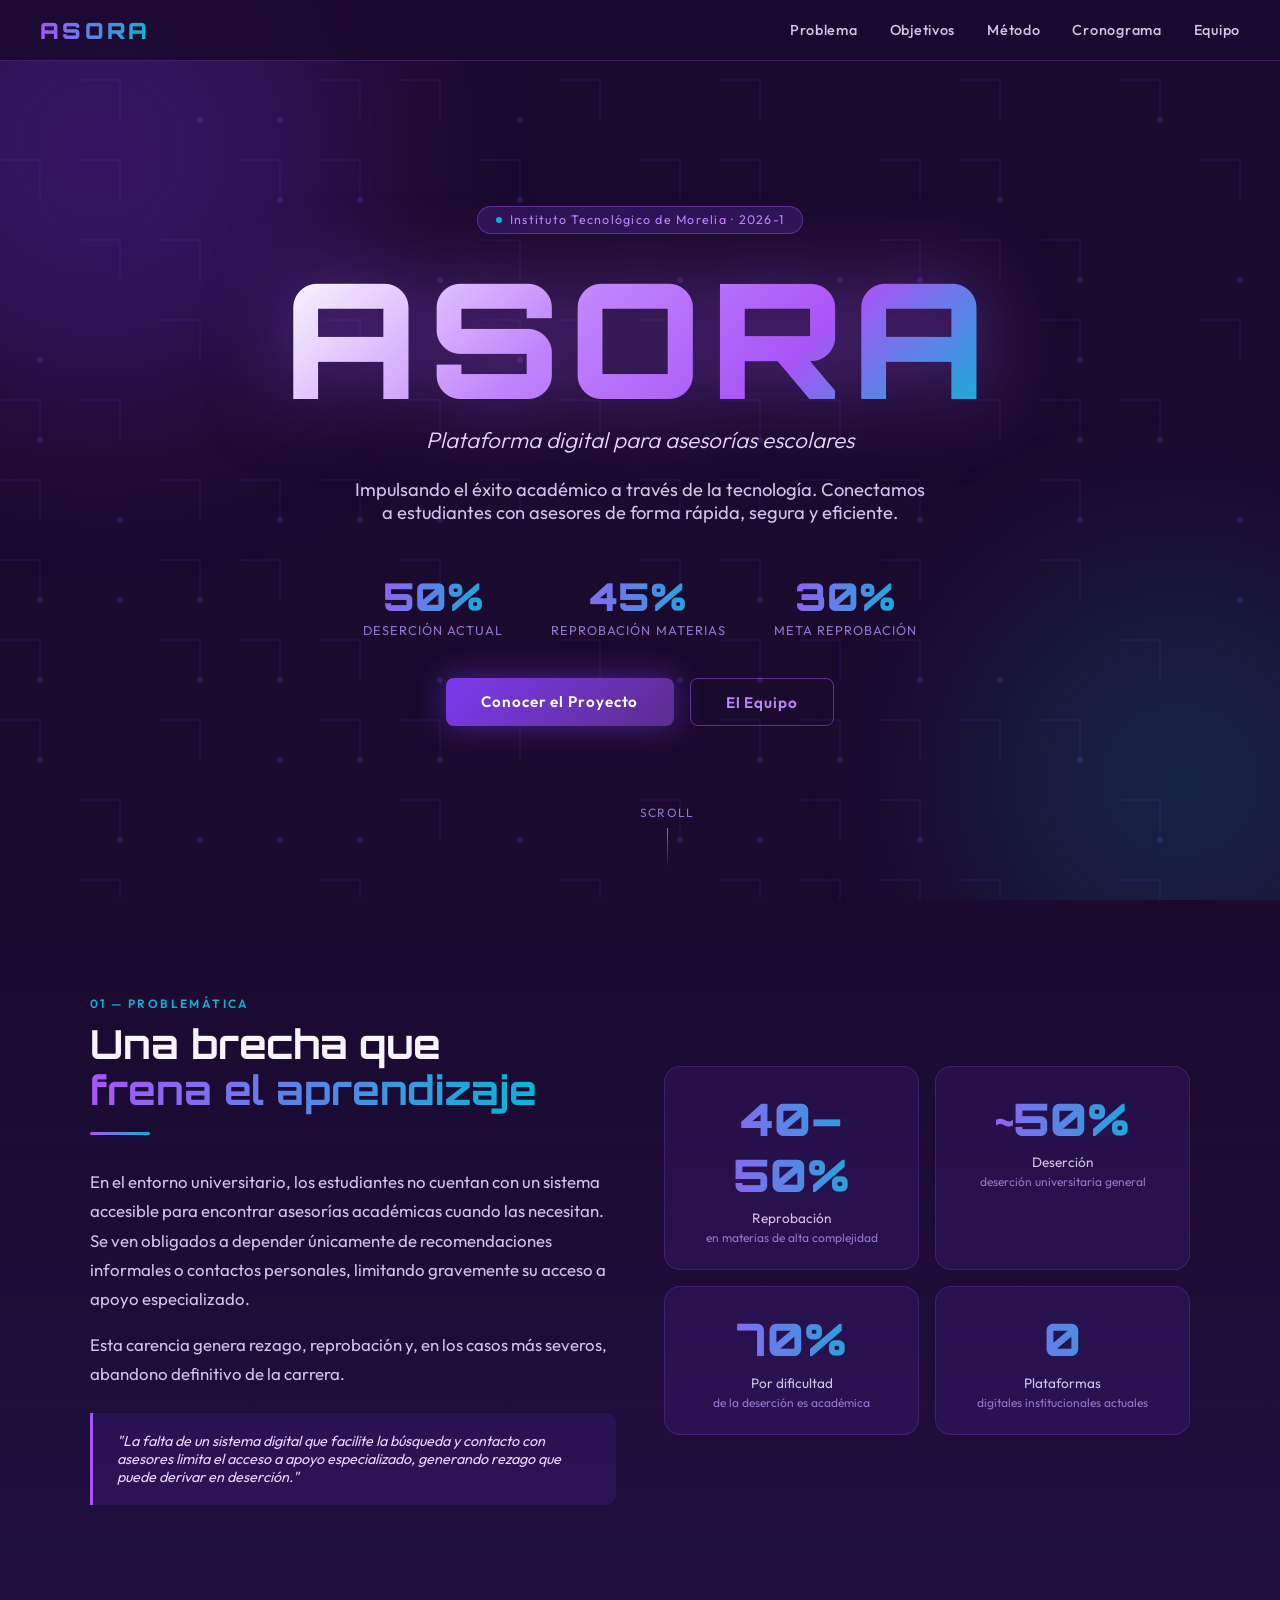
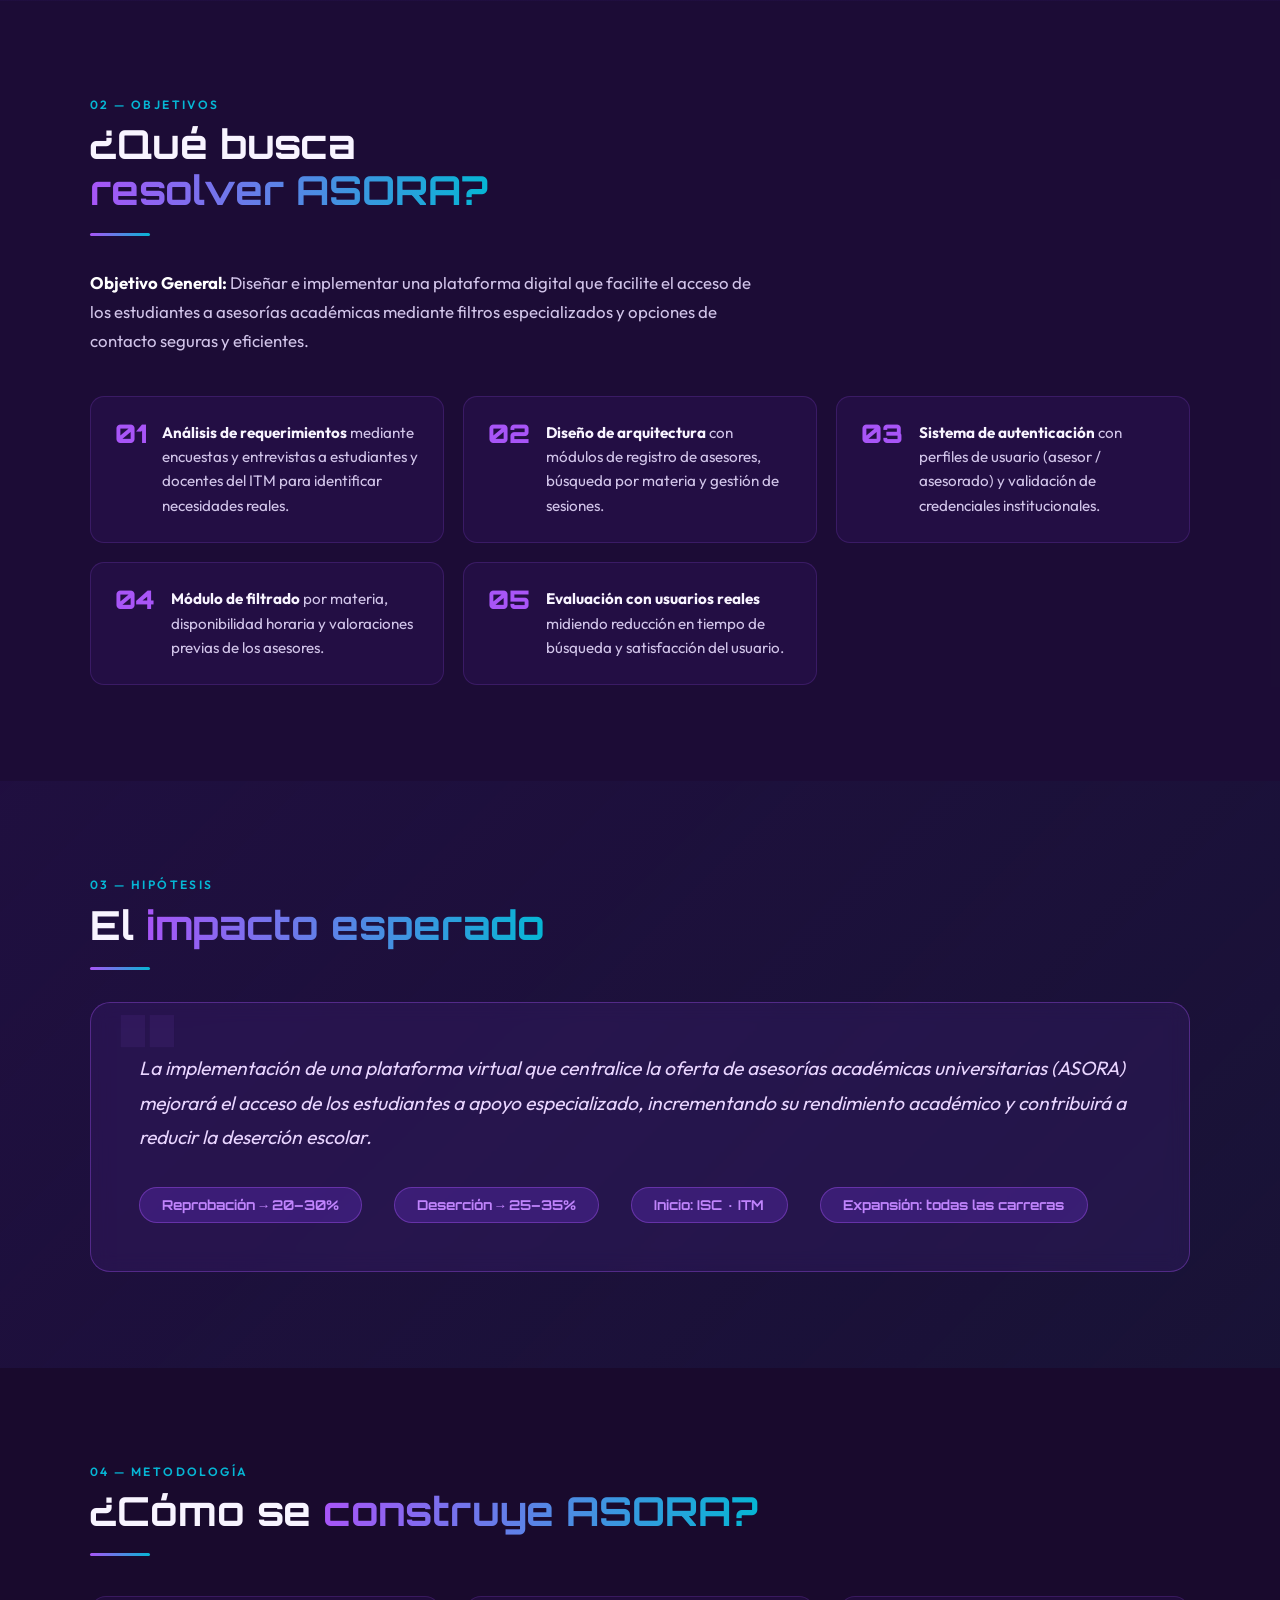
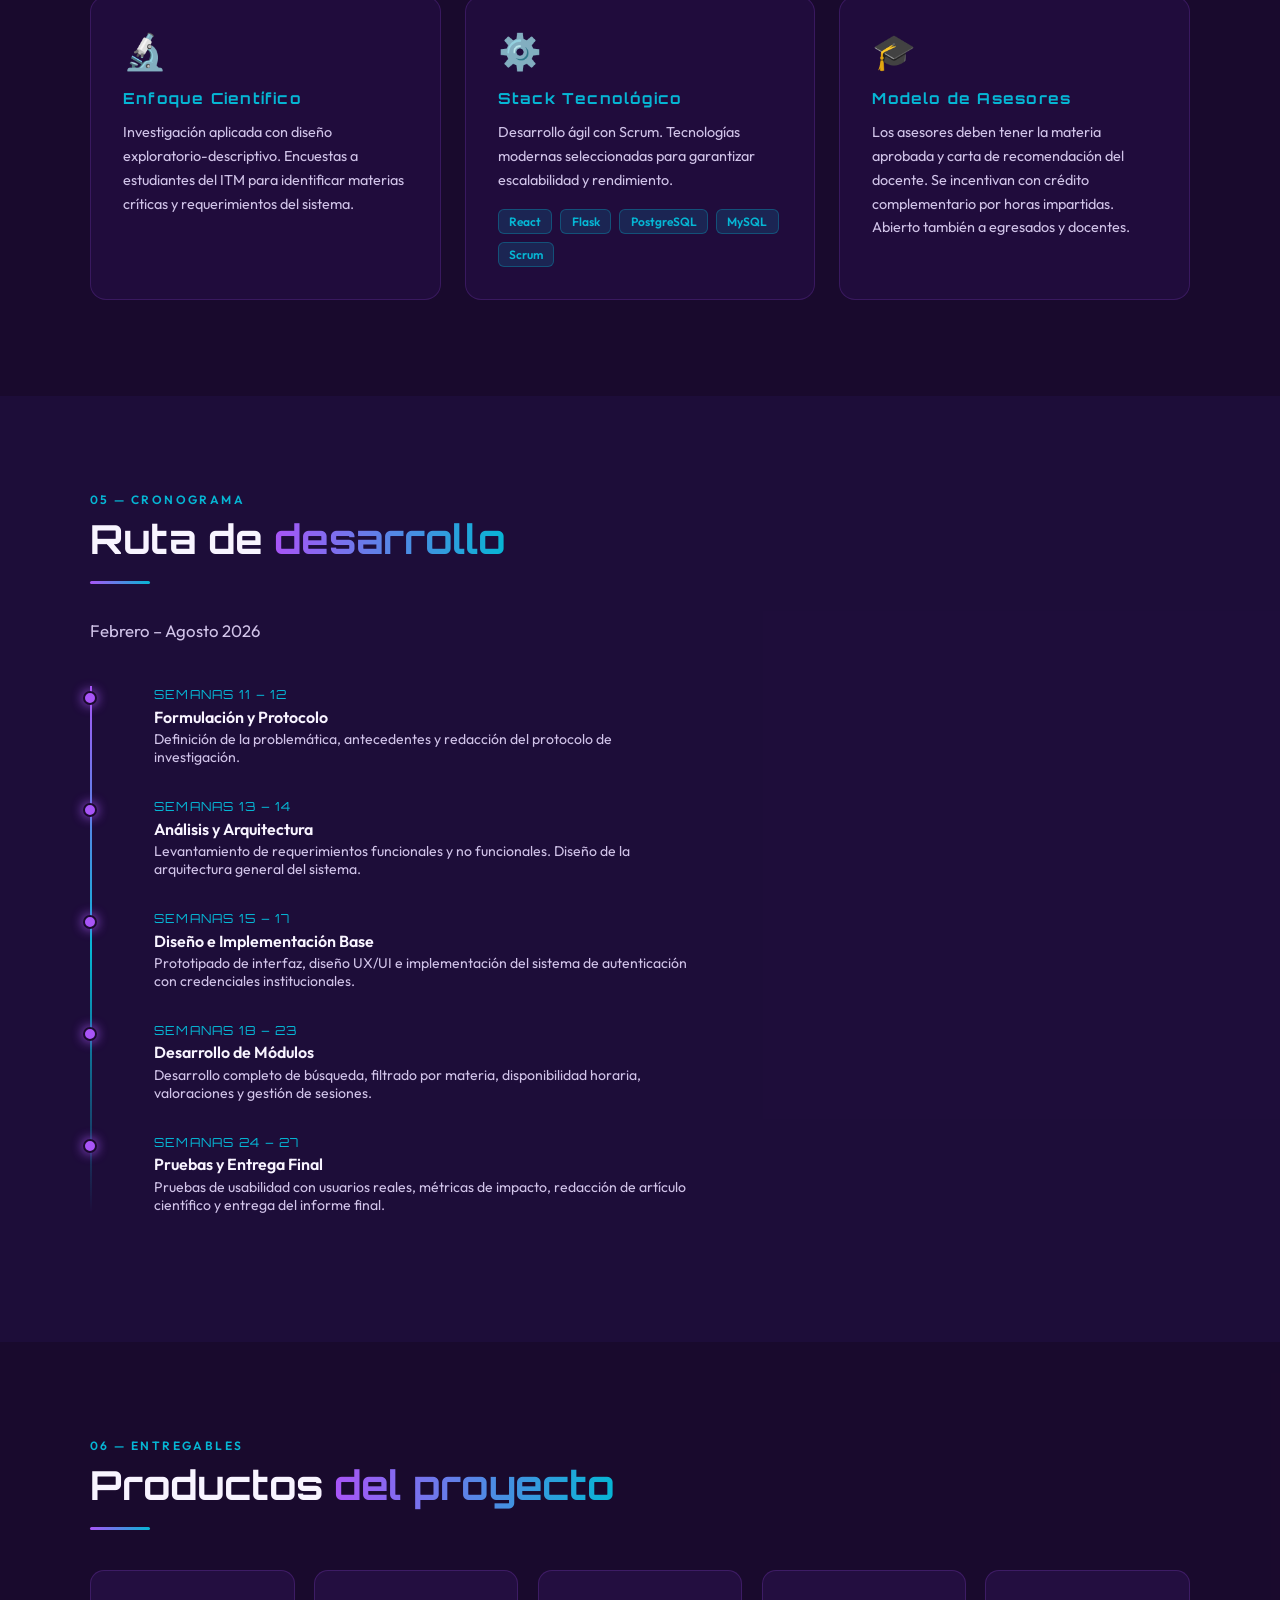
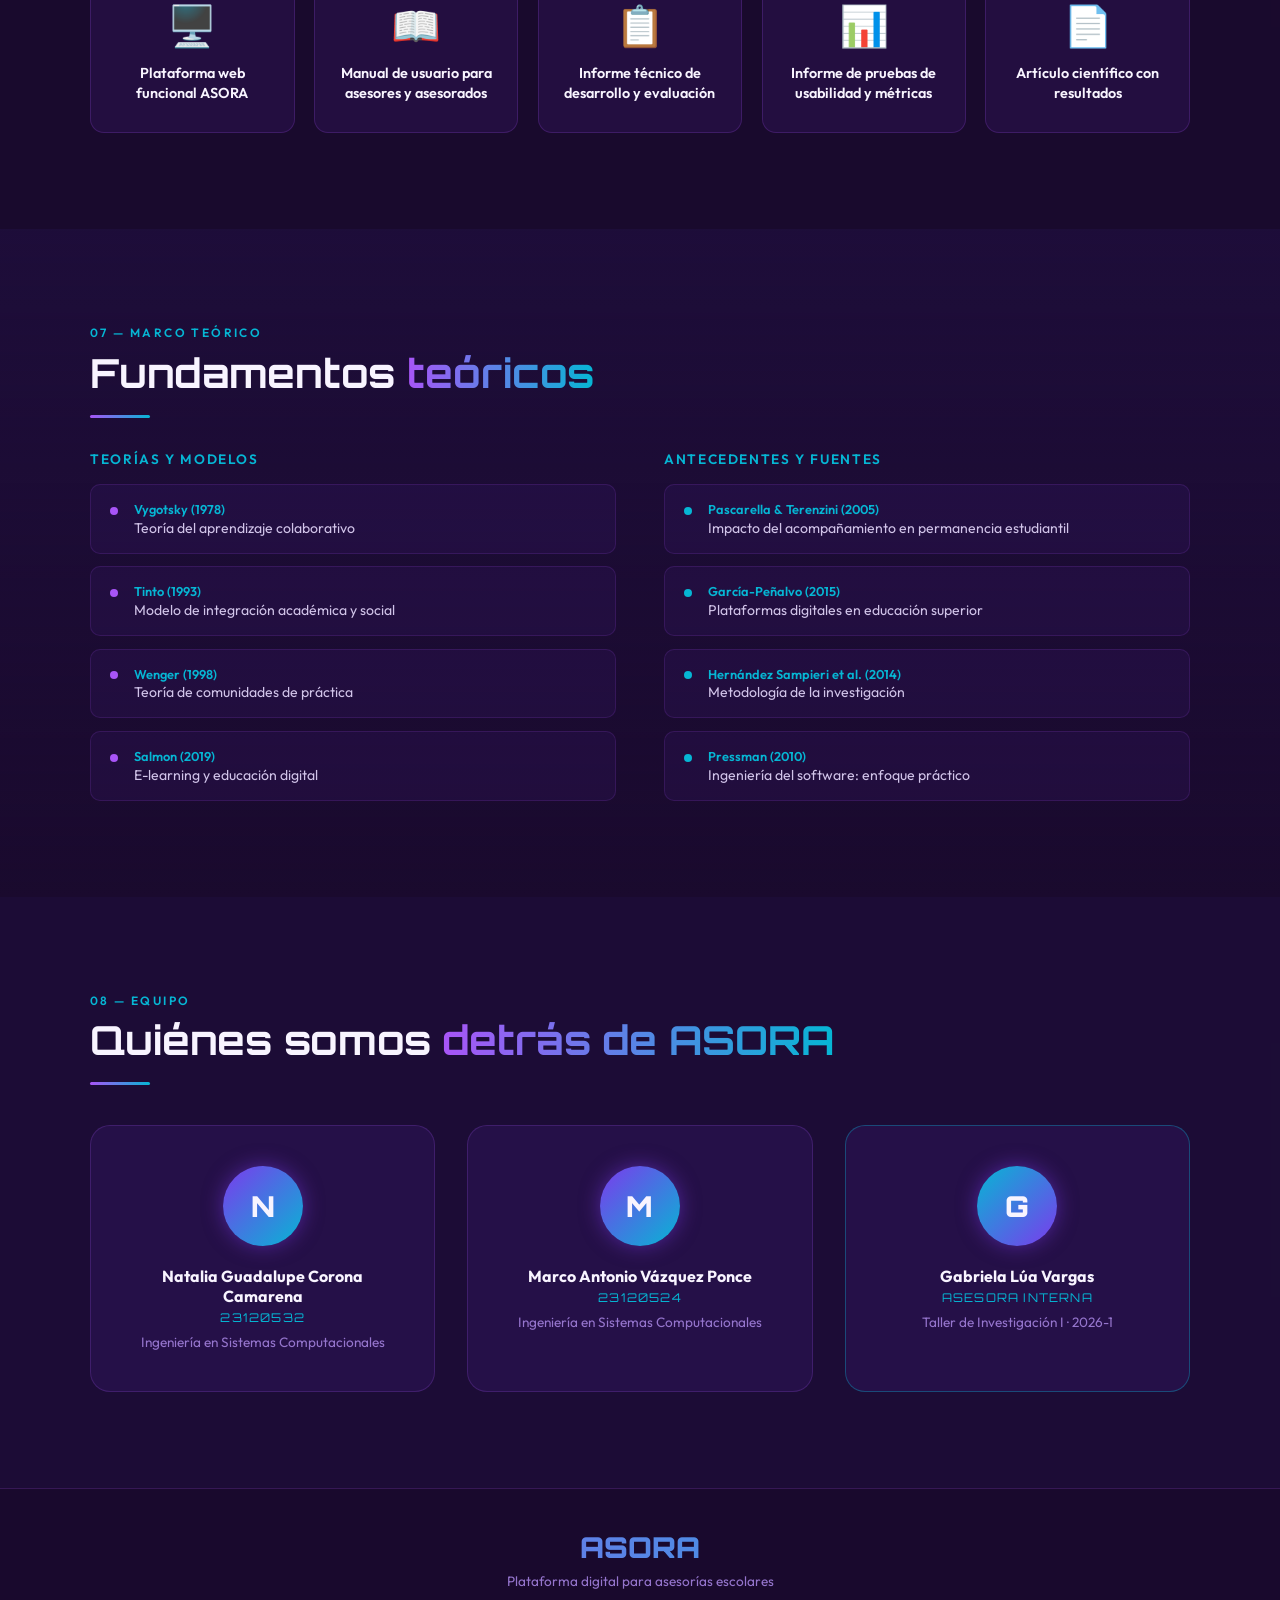
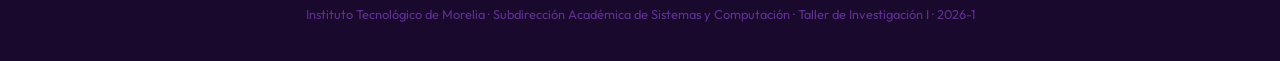
==== index.html @ 95b0fd41 "Add files via upload" ====
<!DOCTYPE html>
<html lang="es">
<head>
  <meta charset="UTF-8" />
  <meta name="viewport" content="width=device-width, initial-scale=1.0" />
  <title>ASORA – Plataforma digital para asesorías escolares</title>
  <link rel="preconnect" href="https://fonts.googleapis.com" />
  <link rel="preconnect" href="https://fonts.gstatic.com" crossorigin />
  <link href="https://fonts.googleapis.com/css2?family=Orbitron:wght@400;700;900&family=Outfit:wght@300;400;500;600;700&display=swap" rel="stylesheet" />
  <style>
    :root {
      --purple-deep:  #1a0a2e;
      --purple-mid:   #2d1b69;
      --purple-core:  #5b2d8e;
      --purple-bright:#7c3aed;
      --purple-glow:  #a855f7;
      --purple-light: #c084fc;
      --purple-pale:  #e9d5ff;
      --accent-cyan:  #06b6d4;
      --accent-white: #f8f4ff;
      --text-body:    #d1c4e9;
      --text-muted:   #9575cd;
    }

    *, *::before, *::after { box-sizing: border-box; margin: 0; padding: 0; }

    html { scroll-behavior: smooth; }

    body {
      font-family: 'Outfit', sans-serif;
      background: var(--purple-deep);
      color: var(--accent-white);
      overflow-x: hidden;
    }

    /* ── CIRCUIT CANVAS ── */
    #circuit-canvas {
      position: fixed; inset: 0;
      z-index: 0; pointer-events: none;
      opacity: .18;
    }

    /* ── PARTICLES ── */
    .particles { position: fixed; inset: 0; z-index: 0; pointer-events: none; }
    .particle {
      position: absolute; border-radius: 50%;
      background: var(--purple-glow);
      animation: floatUp linear infinite;
      opacity: 0;
    }
    @keyframes floatUp {
      0%   { transform: translateY(100vh) scale(0); opacity: 0; }
      10%  { opacity: .6; }
      90%  { opacity: .3; }
      100% { transform: translateY(-10vh) scale(1.5); opacity: 0; }
    }

    /* ── NAV ── */
    nav {
      position: fixed; top: 0; width: 100%; z-index: 100;
      display: flex; align-items: center; justify-content: space-between;
      padding: 1rem 2.5rem;
      background: rgba(26, 10, 46, .85);
      backdrop-filter: blur(16px);
      border-bottom: 1px solid rgba(168, 85, 247, .25);
    }
    .nav-logo {
      font-family: 'Orbitron', monospace;
      font-size: 1.4rem; font-weight: 900;
      letter-spacing: .15em;
      background: linear-gradient(90deg, var(--purple-glow), var(--accent-cyan));
      -webkit-background-clip: text; -webkit-text-fill-color: transparent;
    }
    .nav-links { display: flex; gap: 2rem; }
    .nav-links a {
      color: var(--text-body); text-decoration: none;
      font-size: .9rem; font-weight: 500; letter-spacing: .05em;
      transition: color .2s;
      position: relative;
    }
    .nav-links a::after {
      content: ''; position: absolute; left: 0; bottom: -4px;
      width: 0; height: 2px;
      background: var(--purple-glow);
      transition: width .3s;
    }
    .nav-links a:hover { color: var(--purple-light); }
    .nav-links a:hover::after { width: 100%; }

    /* ── HERO ── */
    #hero {
      min-height: 100vh; position: relative; z-index: 1;
      display: flex; flex-direction: column;
      align-items: center; justify-content: center;
      text-align: center; padding: 6rem 2rem 4rem;
      overflow: hidden;
    }

    .hero-glow {
      position: absolute; border-radius: 50%; filter: blur(90px);
      animation: pulse 4s ease-in-out infinite alternate;
      pointer-events: none;
    }
    .glow-1 { width: 500px; height: 500px; background: rgba(124,58,237,.25); top: -100px; left: -150px; }
    .glow-2 { width: 400px; height: 400px; background: rgba(6,182,212,.15); bottom: -80px; right: -100px; animation-delay: -2s; }
    @keyframes pulse { from { transform: scale(1); } to { transform: scale(1.15); } }

    .hero-badge {
      display: inline-flex; align-items: center; gap: .5rem;
      background: rgba(124,58,237,.2); border: 1px solid rgba(168,85,247,.4);
      border-radius: 99px; padding: .35rem 1.1rem;
      font-size: .78rem; letter-spacing: .1em; color: var(--purple-light);
      margin-bottom: 1.5rem;
      animation: fadeDown .7s ease both;
    }
    .hero-badge span { width: 6px; height: 6px; border-radius: 50%; background: var(--accent-cyan); animation: blink 1.5s infinite; }
    @keyframes blink { 0%,100% { opacity: 1; } 50% { opacity: .2; } }

    .hero-title {
      font-family: 'Orbitron', monospace;
      font-size: clamp(5rem, 16vw, 10rem);
      font-weight: 900; line-height: 1;
      letter-spacing: .06em;
      background: linear-gradient(135deg, #fff 0%, var(--purple-light) 40%, var(--purple-glow) 70%, var(--accent-cyan) 100%);
      -webkit-background-clip: text; -webkit-text-fill-color: transparent;
      animation: fadeDown .9s .1s ease both;
      filter: drop-shadow(0 0 40px rgba(168,85,247,.5));
    }

    .hero-subtitle {
      font-size: clamp(1rem, 2.5vw, 1.4rem);
      font-weight: 300; color: var(--purple-pale);
      font-style: italic; margin-top: .5rem;
      animation: fadeDown 1s .2s ease both;
    }

    .hero-tagline {
      margin-top: 1.5rem;
      font-size: clamp(.95rem, 2vw, 1.15rem);
      color: var(--text-body); font-weight: 400;
      max-width: 580px;
      animation: fadeDown 1s .35s ease both;
    }

    .hero-stats {
      display: flex; gap: 3rem; margin-top: 3rem;
      animation: fadeDown 1s .5s ease both;
    }
    .stat { text-align: center; }
    .stat-num {
      font-family: 'Orbitron', monospace;
      font-size: 2.4rem; font-weight: 900;
      background: linear-gradient(90deg, var(--purple-glow), var(--accent-cyan));
      -webkit-background-clip: text; -webkit-text-fill-color: transparent;
    }
    .stat-label { font-size: .8rem; color: var(--text-muted); margin-top: .15rem; letter-spacing: .08em; }

    .hero-cta {
      margin-top: 2.5rem; display: flex; gap: 1rem; flex-wrap: wrap; justify-content: center;
      animation: fadeDown 1s .65s ease both;
    }
    .btn-primary {
      padding: .85rem 2.2rem; border-radius: 8px;
      background: linear-gradient(135deg, var(--purple-bright), var(--purple-core));
      color: #fff; font-family: 'Outfit', sans-serif;
      font-size: .95rem; font-weight: 600; letter-spacing: .06em;
      border: none; cursor: pointer; text-decoration: none;
      box-shadow: 0 0 30px rgba(124,58,237,.5);
      transition: transform .2s, box-shadow .2s;
    }
    .btn-primary:hover { transform: translateY(-2px); box-shadow: 0 0 50px rgba(124,58,237,.8); }
    .btn-outline {
      padding: .85rem 2.2rem; border-radius: 8px;
      background: transparent;
      border: 1px solid rgba(168,85,247,.5);
      color: var(--purple-light); font-family: 'Outfit', sans-serif;
      font-size: .95rem; font-weight: 600; letter-spacing: .06em;
      cursor: pointer; text-decoration: none;
      transition: border-color .2s, color .2s, background .2s;
    }
    .btn-outline:hover { background: rgba(168,85,247,.1); border-color: var(--purple-glow); color: #fff; }

    /* ── SCROLL INDICATOR ── */
    .scroll-hint {
      position: absolute; bottom: 2rem; left: 50%; transform: translateX(-50%);
      display: flex; flex-direction: column; align-items: center; gap: .5rem;
      color: var(--text-muted); font-size: .75rem; letter-spacing: .1em;
      animation: fadeDown 1s 1s ease both;
    }
    .scroll-line { width: 1px; height: 40px; background: linear-gradient(to bottom, var(--purple-glow), transparent); animation: scrollLine 1.5s ease-in-out infinite; }
    @keyframes scrollLine { 0%,100% { opacity: .3; transform: scaleY(.5); } 50% { opacity: 1; transform: scaleY(1); } }

    /* ── SECTIONS ── */
    section { position: relative; z-index: 1; padding: 6rem 2rem; }
    .section-inner { max-width: 1100px; margin: 0 auto; }

    .section-label {
      font-size: .75rem; letter-spacing: .2em; color: var(--accent-cyan);
      font-weight: 600; margin-bottom: .6rem;
      text-transform: uppercase;
    }
    .section-title {
      font-family: 'Orbitron', monospace;
      font-size: clamp(1.6rem, 4vw, 2.5rem);
      font-weight: 700; line-height: 1.15;
      margin-bottom: 1.2rem;
    }
    .section-title span {
      background: linear-gradient(90deg, var(--purple-glow), var(--accent-cyan));
      -webkit-background-clip: text; -webkit-text-fill-color: transparent;
    }
    .section-text { color: var(--text-body); font-size: 1.05rem; line-height: 1.75; max-width: 680px; }

    /* divider */
    .divider { width: 60px; height: 3px; background: linear-gradient(90deg, var(--purple-glow), var(--accent-cyan)); border-radius: 2px; margin: 1.2rem 0 2rem; }

    /* ── PROBLEMA ── */
    #problema { background: linear-gradient(180deg, var(--purple-deep) 0%, rgba(45,27,105,.3) 100%); }
    .problema-grid { display: grid; grid-template-columns: 1fr 1fr; gap: 3rem; align-items: center; }
    .stat-cards { display: grid; grid-template-columns: 1fr 1fr; gap: 1rem; }
    .stat-card {
      background: rgba(124,58,237,.12);
      border: 1px solid rgba(168,85,247,.2);
      border-radius: 16px; padding: 1.5rem;
      text-align: center;
      transition: transform .3s, border-color .3s;
    }
    .stat-card:hover { transform: translateY(-4px); border-color: var(--purple-glow); }
    .stat-card-num {
      font-family: 'Orbitron', monospace; font-size: 2.8rem; font-weight: 900;
      background: linear-gradient(90deg, var(--purple-glow), var(--accent-cyan));
      -webkit-background-clip: text; -webkit-text-fill-color: transparent;
    }
    .stat-card-label { font-size: .85rem; color: var(--text-body); margin-top: .4rem; }
    .stat-card-sub { font-size: .75rem; color: var(--text-muted); margin-top: .2rem; }

    /* ── OBJETIVOS ── */
    #objetivos { background: rgba(45,27,105,.15); }
    .obj-list { display: grid; grid-template-columns: repeat(auto-fit, minmax(300px,1fr)); gap: 1.2rem; margin-top: 2.5rem; }
    .obj-card {
      background: rgba(124,58,237,.08);
      border: 1px solid rgba(168,85,247,.18);
      border-radius: 14px; padding: 1.5rem;
      display: flex; gap: 1rem; align-items: flex-start;
      transition: transform .3s, background .3s, border-color .3s;
    }
    .obj-card:hover { transform: translateY(-4px); background: rgba(124,58,237,.18); border-color: var(--purple-glow); }
    .obj-num {
      font-family: 'Orbitron', monospace; font-size: 1.6rem; font-weight: 900;
      color: var(--purple-glow); line-height: 1; flex-shrink: 0;
    }
    .obj-text { font-size: .95rem; color: var(--text-body); line-height: 1.6; }
    .obj-text strong { color: var(--accent-white); }

    /* ── HIPÓTESIS ── */
    #hipotesis {
      background: linear-gradient(135deg, rgba(45,27,105,.3) 0%, rgba(6,182,212,.05) 100%);
    }
    .hipotesis-box {
      border: 1px solid rgba(168,85,247,.35);
      border-radius: 20px; padding: 3rem;
      background: rgba(124,58,237,.1);
      backdrop-filter: blur(10px);
      position: relative; overflow: hidden;
    }
    .hipotesis-box::before {
      content: '"'; position: absolute; top: -1rem; left: 1.5rem;
      font-family: 'Orbitron', monospace; font-size: 10rem; font-weight: 900;
      color: rgba(168,85,247,.08); line-height: 1; pointer-events: none;
    }
    .hipotesis-quote { font-size: 1.2rem; line-height: 1.8; color: var(--purple-pale); font-style: italic; margin-bottom: 2rem; }
    .hipotesis-results { display: flex; gap: 2rem; flex-wrap: wrap; }
    .result-pill {
      background: rgba(124,58,237,.25); border: 1px solid rgba(168,85,247,.4);
      border-radius: 99px; padding: .5rem 1.4rem;
      font-family: 'Orbitron', monospace; font-size: .85rem; font-weight: 700;
      color: var(--purple-light);
    }

    /* ── MÉTODO ── */
    #metodo { background: rgba(26,10,46,.8); }
    .metodo-grid { display: grid; grid-template-columns: repeat(3,1fr); gap: 1.5rem; margin-top: 2.5rem; }
    .metodo-card {
      background: rgba(124,58,237,.08);
      border: 1px solid rgba(168,85,247,.18);
      border-radius: 16px; padding: 2rem;
      transition: transform .3s, border-color .3s;
    }
    .metodo-card:hover { transform: translateY(-5px); border-color: var(--accent-cyan); }
    .metodo-icon { font-size: 2.2rem; margin-bottom: 1rem; }
    .metodo-card h3 { font-family: 'Orbitron', monospace; font-size: .95rem; color: var(--accent-cyan); margin-bottom: .8rem; letter-spacing: .08em; }
    .metodo-card p { font-size: .9rem; color: var(--text-body); line-height: 1.65; }
    .tech-tags { display: flex; flex-wrap: wrap; gap: .5rem; margin-top: 1rem; }
    .tech-tag {
      background: rgba(6,182,212,.15); border: 1px solid rgba(6,182,212,.3);
      border-radius: 6px; padding: .25rem .65rem;
      font-size: .75rem; color: var(--accent-cyan); font-weight: 600;
    }

    /* ── CRONOGRAMA ── */
    #cronograma { background: rgba(45,27,105,.2); }
    .timeline { margin-top: 2.5rem; position: relative; padding-left: 2rem; }
    .timeline::before {
      content: ''; position: absolute; left: 0; top: 0; bottom: 0;
      width: 2px; background: linear-gradient(to bottom, var(--purple-glow), var(--accent-cyan), transparent);
    }
    .tl-item {
      position: relative; padding-left: 2rem; margin-bottom: 2rem;
      opacity: 0; transform: translateX(-20px);
      transition: opacity .5s, transform .5s;
    }
    .tl-item.visible { opacity: 1; transform: translateX(0); }
    .tl-dot {
      position: absolute; left: -2.45rem; top: .35rem;
      width: 14px; height: 14px; border-radius: 50%;
      background: var(--purple-glow); border: 2px solid var(--purple-deep);
      box-shadow: 0 0 12px var(--purple-glow);
    }
    .tl-weeks {
      font-family: 'Orbitron', monospace; font-size: .78rem;
      color: var(--accent-cyan); letter-spacing: .1em; margin-bottom: .3rem;
    }
    .tl-title { font-size: 1rem; font-weight: 600; color: var(--accent-white); margin-bottom: .2rem; }
    .tl-desc { font-size: .88rem; color: var(--text-body); }

    /* ── ENTREGABLES ── */
    #entregables { background: rgba(26,10,46,.9); }
    .entregables-grid { display: grid; grid-template-columns: repeat(auto-fit, minmax(200px,1fr)); gap: 1.2rem; margin-top: 2.5rem; }
    .entregable-card {
      background: rgba(124,58,237,.1);
      border: 1px solid rgba(168,85,247,.2);
      border-radius: 14px; padding: 1.8rem 1.4rem;
      text-align: center;
      transition: transform .3s, box-shadow .3s, border-color .3s;
    }
    .entregable-card:hover { transform: translateY(-5px); box-shadow: 0 0 30px rgba(124,58,237,.3); border-color: var(--purple-glow); }
    .entregable-icon { font-size: 2.5rem; margin-bottom: .8rem; }
    .entregable-title { font-size: .9rem; font-weight: 600; color: var(--accent-white); line-height: 1.4; }

    /* ── MARCO TEÓRICO ── */
    #marco { background: linear-gradient(180deg, rgba(45,27,105,.2) 0%, var(--purple-deep) 100%); }
    .marco-grid { display: grid; grid-template-columns: 1fr 1fr; gap: 3rem; }
    .teoria-list { display: flex; flex-direction: column; gap: .8rem; }
    .teoria-item {
      display: flex; gap: 1rem; align-items: flex-start;
      background: rgba(124,58,237,.07);
      border: 1px solid rgba(168,85,247,.15);
      border-radius: 10px; padding: 1rem 1.2rem;
      transition: border-color .3s;
    }
    .teoria-item:hover { border-color: var(--purple-glow); }
    .teoria-dot { width: 8px; height: 8px; border-radius: 50%; background: var(--purple-glow); flex-shrink: 0; margin-top: .35rem; }
    .teoria-author { font-size: .8rem; color: var(--accent-cyan); font-weight: 600; margin-bottom: .1rem; }
    .teoria-name { font-size: .88rem; color: var(--text-body); }

    /* ── EQUIPO ── */
    #equipo { background: rgba(45,27,105,.15); }
    .team-grid { display: grid; grid-template-columns: repeat(auto-fit, minmax(260px, 1fr)); gap: 2rem; margin-top: 2.5rem; }
    .team-card {
      background: rgba(124,58,237,.1);
      border: 1px solid rgba(168,85,247,.2);
      border-radius: 20px; padding: 2.5rem 2rem;
      text-align: center;
      transition: transform .3s, box-shadow .3s;
    }
    .team-card:hover { transform: translateY(-6px); box-shadow: 0 0 40px rgba(124,58,237,.3); }
    .team-avatar {
      width: 80px; height: 80px; border-radius: 50%; margin: 0 auto 1.2rem;
      display: flex; align-items: center; justify-content: center;
      font-family: 'Orbitron', monospace; font-size: 1.8rem; font-weight: 900;
      background: linear-gradient(135deg, var(--purple-bright), var(--accent-cyan));
      box-shadow: 0 0 20px rgba(124,58,237,.5);
    }
    .team-name { font-size: 1rem; font-weight: 700; color: var(--accent-white); margin-bottom: .3rem; }
    .team-id { font-family: 'Orbitron', monospace; font-size: .75rem; color: var(--accent-cyan); letter-spacing: .1em; margin-bottom: .5rem; }
    .team-role { font-size: .85rem; color: var(--text-muted); }
    .team-card.advisor { border-color: rgba(6,182,212,.35); }
    .team-card.advisor .team-avatar { background: linear-gradient(135deg, var(--accent-cyan), var(--purple-bright)); }

    /* ── FOOTER ── */
    footer {
      position: relative; z-index: 1;
      background: rgba(26,10,46,.95);
      border-top: 1px solid rgba(168,85,247,.2);
      padding: 2.5rem 2rem;
      text-align: center;
    }
    .footer-logo { font-family: 'Orbitron', monospace; font-size: 1.8rem; font-weight: 900; background: linear-gradient(90deg, var(--purple-glow), var(--accent-cyan)); -webkit-background-clip: text; -webkit-text-fill-color: transparent; margin-bottom: .4rem; }
    .footer-sub { font-size: .85rem; color: var(--text-muted); margin-bottom: 1rem; }
    .footer-inst { font-size: .8rem; color: rgba(168,85,247,.5); }

    /* ── ANIMATIONS ── */
    @keyframes fadeDown { from { opacity: 0; transform: translateY(-20px); } to { opacity: 1; transform: translateY(0); } }
    .reveal { opacity: 0; transform: translateY(30px); transition: opacity .6s ease, transform .6s ease; }
    .reveal.visible { opacity: 1; transform: translateY(0); }

    /* ── RESPONSIVE ── */
    @media (max-width: 768px) {
      nav { padding: 1rem 1.5rem; }
      .nav-links { display: none; }
      .hero-stats { gap: 1.5rem; }
      .problema-grid, .marco-grid { grid-template-columns: 1fr; }
      .metodo-grid { grid-template-columns: 1fr; }
    }
  </style>
</head>
<body>

  <canvas id="circuit-canvas"></canvas>
  <div class="particles" id="particles"></div>

  <!-- NAV -->
  <nav>
    <div class="nav-logo">ASORA</div>
    <div class="nav-links">
      <a href="#problema">Problema</a>
      <a href="#objetivos">Objetivos</a>
      <a href="#metodo">Método</a>
      <a href="#cronograma">Cronograma</a>
      <a href="#equipo">Equipo</a>
    </div>
  </nav>

  <!-- HERO -->
  <section id="hero">
    <div class="hero-glow glow-1"></div>
    <div class="hero-glow glow-2"></div>

    <div class="hero-badge"><span></span>Instituto Tecnológico de Morelia · 2026-1</div>
    <h1 class="hero-title">ASORA</h1>
    <p class="hero-subtitle">Plataforma digital para asesorías escolares</p>
    <p class="hero-tagline">Impulsando el éxito académico a través de la tecnología. Conectamos a estudiantes con asesores de forma rápida, segura y eficiente.</p>

    <div class="hero-stats">
      <div class="stat">
        <div class="stat-num" data-target="50">0%</div>
        <div class="stat-label">DESERCIÓN ACTUAL</div>
      </div>
      <div class="stat">
        <div class="stat-num" data-target="45">0%</div>
        <div class="stat-label">REPROBACIÓN MATERIAS</div>
      </div>
      <div class="stat">
        <div class="stat-num" data-target="30">0%</div>
        <div class="stat-label">META REPROBACIÓN</div>
      </div>
    </div>

    <div class="hero-cta">
      <a href="#problema" class="btn-primary">Conocer el Proyecto</a>
      <a href="#equipo" class="btn-outline">El Equipo</a>
    </div>

    <div class="scroll-hint">
      <span>SCROLL</span>
      <div class="scroll-line"></div>
    </div>
  </section>

  <!-- PROBLEMA -->
  <section id="problema">
    <div class="section-inner">
      <div class="problema-grid">
        <div class="reveal">
          <div class="section-label">01 — Problemática</div>
          <h2 class="section-title">Una brecha que<br/><span>frena el aprendizaje</span></h2>
          <div class="divider"></div>
          <p class="section-text">
            En el entorno universitario, los estudiantes no cuentan con un sistema accesible para encontrar asesorías académicas cuando las necesitan. Se ven obligados a depender únicamente de recomendaciones informales o contactos personales, limitando gravemente su acceso a apoyo especializado.
          </p>
          <p class="section-text" style="margin-top:1rem;">
            Esta carencia genera rezago, reprobación y, en los casos más severos, abandono definitivo de la carrera.
          </p>
          <div style="margin-top:1.5rem; padding:1.2rem 1.5rem; background:rgba(124,58,237,.12); border-left:3px solid var(--purple-glow); border-radius:0 10px 10px 0;">
            <p style="font-size:.9rem; color:var(--purple-pale); font-style:italic;">
              "La falta de un sistema digital que facilite la búsqueda y contacto con asesores limita el acceso a apoyo especializado, generando rezago que puede derivar en deserción."
            </p>
          </div>
        </div>
        <div class="stat-cards reveal" style="transition-delay:.15s">
          <div class="stat-card">
            <div class="stat-card-num">40–50%</div>
            <div class="stat-card-label">Reprobación</div>
            <div class="stat-card-sub">en materias de alta complejidad</div>
          </div>
          <div class="stat-card">
            <div class="stat-card-num">~50%</div>
            <div class="stat-card-label">Deserción</div>
            <div class="stat-card-sub">deserción universitaria general</div>
          </div>
          <div class="stat-card">
            <div class="stat-card-num">70%</div>
            <div class="stat-card-label">Por dificultad</div>
            <div class="stat-card-sub">de la deserción es académica</div>
          </div>
          <div class="stat-card">
            <div class="stat-card-num">0</div>
            <div class="stat-card-label">Plataformas</div>
            <div class="stat-card-sub">digitales institucionales actuales</div>
          </div>
        </div>
      </div>
    </div>
  </section>

  <!-- OBJETIVOS -->
  <section id="objetivos">
    <div class="section-inner">
      <div class="reveal">
        <div class="section-label">02 — Objetivos</div>
        <h2 class="section-title">¿Qué busca<br/><span>resolver ASORA?</span></h2>
        <div class="divider"></div>
        <p class="section-text"><strong style="color:#fff">Objetivo General:</strong> Diseñar e implementar una plataforma digital que facilite el acceso de los estudiantes a asesorías académicas mediante filtros especializados y opciones de contacto seguras y eficientes.</p>
      </div>
      <div class="obj-list">
        <div class="obj-card reveal" style="transition-delay:.1s">
          <div class="obj-num">01</div>
          <div class="obj-text"><strong>Análisis de requerimientos</strong> mediante encuestas y entrevistas a estudiantes y docentes del ITM para identificar necesidades reales.</div>
        </div>
        <div class="obj-card reveal" style="transition-delay:.2s">
          <div class="obj-num">02</div>
          <div class="obj-text"><strong>Diseño de arquitectura</strong> con módulos de registro de asesores, búsqueda por materia y gestión de sesiones.</div>
        </div>
        <div class="obj-card reveal" style="transition-delay:.3s">
          <div class="obj-num">03</div>
          <div class="obj-text"><strong>Sistema de autenticación</strong> con perfiles de usuario (asesor / asesorado) y validación de credenciales institucionales.</div>
        </div>
        <div class="obj-card reveal" style="transition-delay:.4s">
          <div class="obj-num">04</div>
          <div class="obj-text"><strong>Módulo de filtrado</strong> por materia, disponibilidad horaria y valoraciones previas de los asesores.</div>
        </div>
        <div class="obj-card reveal" style="transition-delay:.5s">
          <div class="obj-num">05</div>
          <div class="obj-text"><strong>Evaluación con usuarios reales</strong> midiendo reducción en tiempo de búsqueda y satisfacción del usuario.</div>
        </div>
      </div>
    </div>
  </section>

  <!-- HIPÓTESIS -->
  <section id="hipotesis">
    <div class="section-inner">
      <div class="reveal">
        <div class="section-label">03 — Hipótesis</div>
        <h2 class="section-title">El <span>impacto esperado</span></h2>
        <div class="divider"></div>
      </div>
      <div class="hipotesis-box reveal" style="transition-delay:.15s">
        <p class="hipotesis-quote">
          La implementación de una plataforma virtual que centralice la oferta de asesorías académicas universitarias (ASORA) mejorará el acceso de los estudiantes a apoyo especializado, incrementando su rendimiento académico y contribuirá a reducir la deserción escolar.
        </p>
        <div class="hipotesis-results">
          <div class="result-pill">Reprobación → 20–30%</div>
          <div class="result-pill">Deserción → 25–35%</div>
          <div class="result-pill">Inicio: ISC · ITM</div>
          <div class="result-pill">Expansión: todas las carreras</div>
        </div>
      </div>
    </div>
  </section>

  <!-- MÉTODO -->
  <section id="metodo">
    <div class="section-inner">
      <div class="reveal">
        <div class="section-label">04 — Metodología</div>
        <h2 class="section-title">¿Cómo se <span>construye ASORA?</span></h2>
        <div class="divider"></div>
      </div>
      <div class="metodo-grid">
        <div class="metodo-card reveal" style="transition-delay:.1s">
          <div class="metodo-icon">🔬</div>
          <h3>Enfoque Científico</h3>
          <p>Investigación aplicada con diseño exploratorio-descriptivo. Encuestas a estudiantes del ITM para identificar materias críticas y requerimientos del sistema.</p>
        </div>
        <div class="metodo-card reveal" style="transition-delay:.2s">
          <div class="metodo-icon">⚙️</div>
          <h3>Stack Tecnológico</h3>
          <p>Desarrollo ágil con Scrum. Tecnologías modernas seleccionadas para garantizar escalabilidad y rendimiento.</p>
          <div class="tech-tags">
            <span class="tech-tag">React</span>
            <span class="tech-tag">Flask</span>
            <span class="tech-tag">PostgreSQL</span>
            <span class="tech-tag">MySQL</span>
            <span class="tech-tag">Scrum</span>
          </div>
        </div>
        <div class="metodo-card reveal" style="transition-delay:.3s">
          <div class="metodo-icon">🎓</div>
          <h3>Modelo de Asesores</h3>
          <p>Los asesores deben tener la materia aprobada y carta de recomendación del docente. Se incentivan con crédito complementario por horas impartidas. Abierto también a egresados y docentes.</p>
        </div>
      </div>
    </div>
  </section>

  <!-- CRONOGRAMA -->
  <section id="cronograma">
    <div class="section-inner">
      <div class="reveal">
        <div class="section-label">05 — Cronograma</div>
        <h2 class="section-title">Ruta de <span>desarrollo</span></h2>
        <div class="divider"></div>
        <p class="section-text">Febrero – Agosto 2026</p>
      </div>
      <div class="timeline" style="margin-top:2.5rem; max-width:600px">
        <div class="tl-item">
          <div class="tl-dot"></div>
          <div class="tl-weeks">SEMANAS 11 – 12</div>
          <div class="tl-title">Formulación y Protocolo</div>
          <div class="tl-desc">Definición de la problemática, antecedentes y redacción del protocolo de investigación.</div>
        </div>
        <div class="tl-item">
          <div class="tl-dot"></div>
          <div class="tl-weeks">SEMANAS 13 – 14</div>
          <div class="tl-title">Análisis y Arquitectura</div>
          <div class="tl-desc">Levantamiento de requerimientos funcionales y no funcionales. Diseño de la arquitectura general del sistema.</div>
        </div>
        <div class="tl-item">
          <div class="tl-dot"></div>
          <div class="tl-weeks">SEMANAS 15 – 17</div>
          <div class="tl-title">Diseño e Implementación Base</div>
          <div class="tl-desc">Prototipado de interfaz, diseño UX/UI e implementación del sistema de autenticación con credenciales institucionales.</div>
        </div>
        <div class="tl-item">
          <div class="tl-dot"></div>
          <div class="tl-weeks">SEMANAS 18 – 23</div>
          <div class="tl-title">Desarrollo de Módulos</div>
          <div class="tl-desc">Desarrollo completo de búsqueda, filtrado por materia, disponibilidad horaria, valoraciones y gestión de sesiones.</div>
        </div>
        <div class="tl-item">
          <div class="tl-dot"></div>
          <div class="tl-weeks">SEMANAS 24 – 27</div>
          <div class="tl-title">Pruebas y Entrega Final</div>
          <div class="tl-desc">Pruebas de usabilidad con usuarios reales, métricas de impacto, redacción de artículo científico y entrega del informe final.</div>
        </div>
      </div>
    </div>
  </section>

  <!-- ENTREGABLES -->
  <section id="entregables">
    <div class="section-inner">
      <div class="reveal">
        <div class="section-label">06 — Entregables</div>
        <h2 class="section-title">Productos <span>del proyecto</span></h2>
        <div class="divider"></div>
      </div>
      <div class="entregables-grid">
        <div class="entregable-card reveal" style="transition-delay:.1s">
          <div class="entregable-icon">🖥️</div>
          <div class="entregable-title">Plataforma web funcional ASORA</div>
        </div>
        <div class="entregable-card reveal" style="transition-delay:.2s">
          <div class="entregable-icon">📖</div>
          <div class="entregable-title">Manual de usuario para asesores y asesorados</div>
        </div>
        <div class="entregable-card reveal" style="transition-delay:.3s">
          <div class="entregable-icon">📋</div>
          <div class="entregable-title">Informe técnico de desarrollo y evaluación</div>
        </div>
        <div class="entregable-card reveal" style="transition-delay:.4s">
          <div class="entregable-icon">📊</div>
          <div class="entregable-title">Informe de pruebas de usabilidad y métricas</div>
        </div>
        <div class="entregable-card reveal" style="transition-delay:.5s">
          <div class="entregable-icon">📄</div>
          <div class="entregable-title">Artículo científico con resultados</div>
        </div>
      </div>
    </div>
  </section>

  <!-- MARCO TEÓRICO -->
  <section id="marco">
    <div class="section-inner">
      <div class="reveal">
        <div class="section-label">07 — Marco Teórico</div>
        <h2 class="section-title">Fundamentos <span>teóricos</span></h2>
        <div class="divider"></div>
      </div>
      <div class="marco-grid">
        <div class="reveal" style="transition-delay:.1s">
          <h3 style="font-size:.85rem; color:var(--accent-cyan); letter-spacing:.12em; margin-bottom:1rem; font-weight:600;">TEORÍAS Y MODELOS</h3>
          <div class="teoria-list">
            <div class="teoria-item"><div class="teoria-dot"></div><div><div class="teoria-author">Vygotsky (1978)</div><div class="teoria-name">Teoría del aprendizaje colaborativo</div></div></div>
            <div class="teoria-item"><div class="teoria-dot"></div><div><div class="teoria-author">Tinto (1993)</div><div class="teoria-name">Modelo de integración académica y social</div></div></div>
            <div class="teoria-item"><div class="teoria-dot"></div><div><div class="teoria-author">Wenger (1998)</div><div class="teoria-name">Teoría de comunidades de práctica</div></div></div>
            <div class="teoria-item"><div class="teoria-dot"></div><div><div class="teoria-author">Salmon (2019)</div><div class="teoria-name">E-learning y educación digital</div></div></div>
          </div>
        </div>
        <div class="reveal" style="transition-delay:.2s">
          <h3 style="font-size:.85rem; color:var(--accent-cyan); letter-spacing:.12em; margin-bottom:1rem; font-weight:600;">ANTECEDENTES Y FUENTES</h3>
          <div class="teoria-list">
            <div class="teoria-item"><div class="teoria-dot" style="background:var(--accent-cyan)"></div><div><div class="teoria-author">Pascarella & Terenzini (2005)</div><div class="teoria-name">Impacto del acompañamiento en permanencia estudiantil</div></div></div>
            <div class="teoria-item"><div class="teoria-dot" style="background:var(--accent-cyan)"></div><div><div class="teoria-author">García-Peñalvo (2015)</div><div class="teoria-name">Plataformas digitales en educación superior</div></div></div>
            <div class="teoria-item"><div class="teoria-dot" style="background:var(--accent-cyan)"></div><div><div class="teoria-author">Hernández Sampieri et al. (2014)</div><div class="teoria-name">Metodología de la investigación</div></div></div>
            <div class="teoria-item"><div class="teoria-dot" style="background:var(--accent-cyan)"></div><div><div class="teoria-author">Pressman (2010)</div><div class="teoria-name">Ingeniería del software: enfoque práctico</div></div></div>
          </div>
        </div>
      </div>
    </div>
  </section>

  <!-- EQUIPO -->
  <section id="equipo">
    <div class="section-inner">
      <div class="reveal">
        <div class="section-label">08 — Equipo</div>
        <h2 class="section-title">Quiénes somos <span>detrás de ASORA</span></h2>
        <div class="divider"></div>
      </div>
      <div class="team-grid">
        <div class="team-card reveal" style="transition-delay:.1s">
          <div class="team-avatar">N</div>
          <div class="team-name">Natalia Guadalupe Corona Camarena</div>
          <div class="team-id">23120532</div>
          <div class="team-role">Ingeniería en Sistemas Computacionales</div>
        </div>
        <div class="team-card reveal" style="transition-delay:.2s">
          <div class="team-avatar">M</div>
          <div class="team-name">Marco Antonio Vázquez Ponce</div>
          <div class="team-id">23120524</div>
          <div class="team-role">Ingeniería en Sistemas Computacionales</div>
        </div>
        <div class="team-card advisor reveal" style="transition-delay:.3s">
          <div class="team-avatar">G</div>
          <div class="team-name">Gabriela Lúa Vargas</div>
          <div class="team-id">ASESORA INTERNA</div>
          <div class="team-role">Taller de Investigación I · 2026-1</div>
        </div>
      </div>
    </div>
  </section>

  <!-- FOOTER -->
  <footer>
    <div class="footer-logo">ASORA</div>
    <div class="footer-sub">Plataforma digital para asesorías escolares</div>
    <div class="footer-inst">Instituto Tecnológico de Morelia · Subdirección Académica de Sistemas y Computación · Taller de Investigación I · 2026-1</div>
  </footer>

  <script>
    // ── CIRCUIT BOARD CANVAS ──
    const canvas = document.getElementById('circuit-canvas');
    const ctx = canvas.getContext('2d');
    canvas.width = window.innerWidth;
    canvas.height = window.innerHeight;

    function drawCircuits() {
      ctx.clearRect(0, 0, canvas.width, canvas.height);
      ctx.strokeStyle = '#7c3aed';
      ctx.lineWidth = 1;
      const cols = Math.ceil(canvas.width / 80);
      const rows = Math.ceil(canvas.height / 80);
      for (let i = 0; i < cols; i++) {
        for (let j = 0; j < rows; j++) {
          const x = i * 80, y = j * 80;
          if (Math.random() > .5) {
            ctx.beginPath();
            ctx.moveTo(x, y);
            ctx.lineTo(x + 40, y);
            ctx.lineTo(x + 40, y + 40);
            ctx.stroke();
          }
          if (Math.random() > .6) {
            ctx.beginPath();
            ctx.arc(x + 40, y + 40, 3, 0, Math.PI * 2);
            ctx.fillStyle = '#a855f7';
            ctx.fill();
          }
        }
      }
    }
    drawCircuits();
    window.addEventListener('resize', () => {
      canvas.width = window.innerWidth;
      canvas.height = window.innerHeight;
      drawCircuits();
    });

    // ── PARTICLES ──
    const pContainer = document.getElementById('particles');
    for (let i = 0; i < 25; i++) {
      const p = document.createElement('div');
      p.className = 'particle';
      const size = Math.random() * 4 + 2;
      p.style.cssText = `
        width:${size}px; height:${size}px;
        left:${Math.random()*100}%;
        animation-duration:${8 + Math.random()*12}s;
        animation-delay:${-Math.random()*20}s;
      `;
      pContainer.appendChild(p);
    }

    // ── COUNTER ANIMATION ──
    function animateCounters() {
      document.querySelectorAll('[data-target]').forEach(el => {
        const target = parseInt(el.dataset.target);
        let count = 0;
        const step = target / 60;
        const timer = setInterval(() => {
          count = Math.min(count + step, target);
          el.textContent = Math.floor(count) + '%';
          if (count >= target) clearInterval(timer);
        }, 25);
      });
    }
    setTimeout(animateCounters, 800);

    // ── SCROLL REVEAL ──
    const observer = new IntersectionObserver((entries) => {
      entries.forEach(e => {
        if (e.isIntersecting) {
          e.target.classList.add('visible');
        }
      });
    }, { threshold: 0.12 });

    document.querySelectorAll('.reveal, .tl-item').forEach(el => observer.observe(el));
  </script>
</body>
</html>
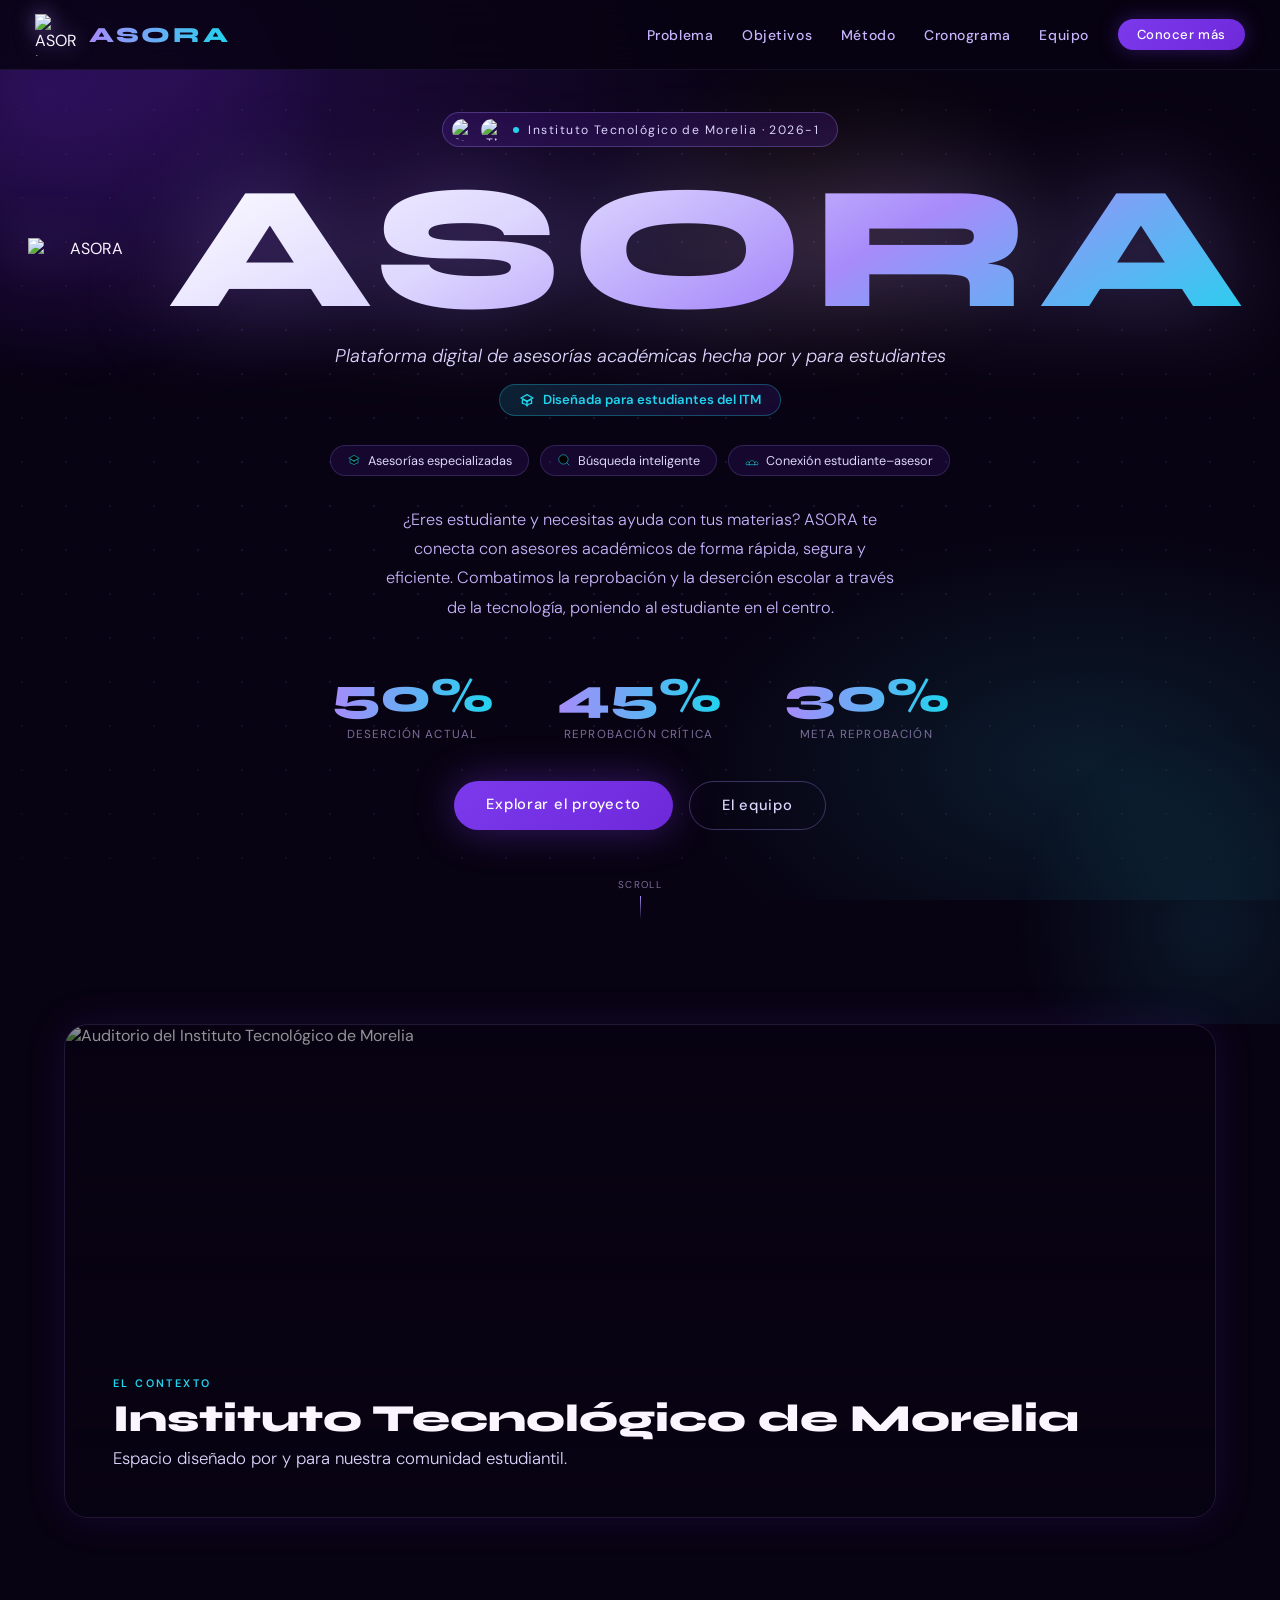
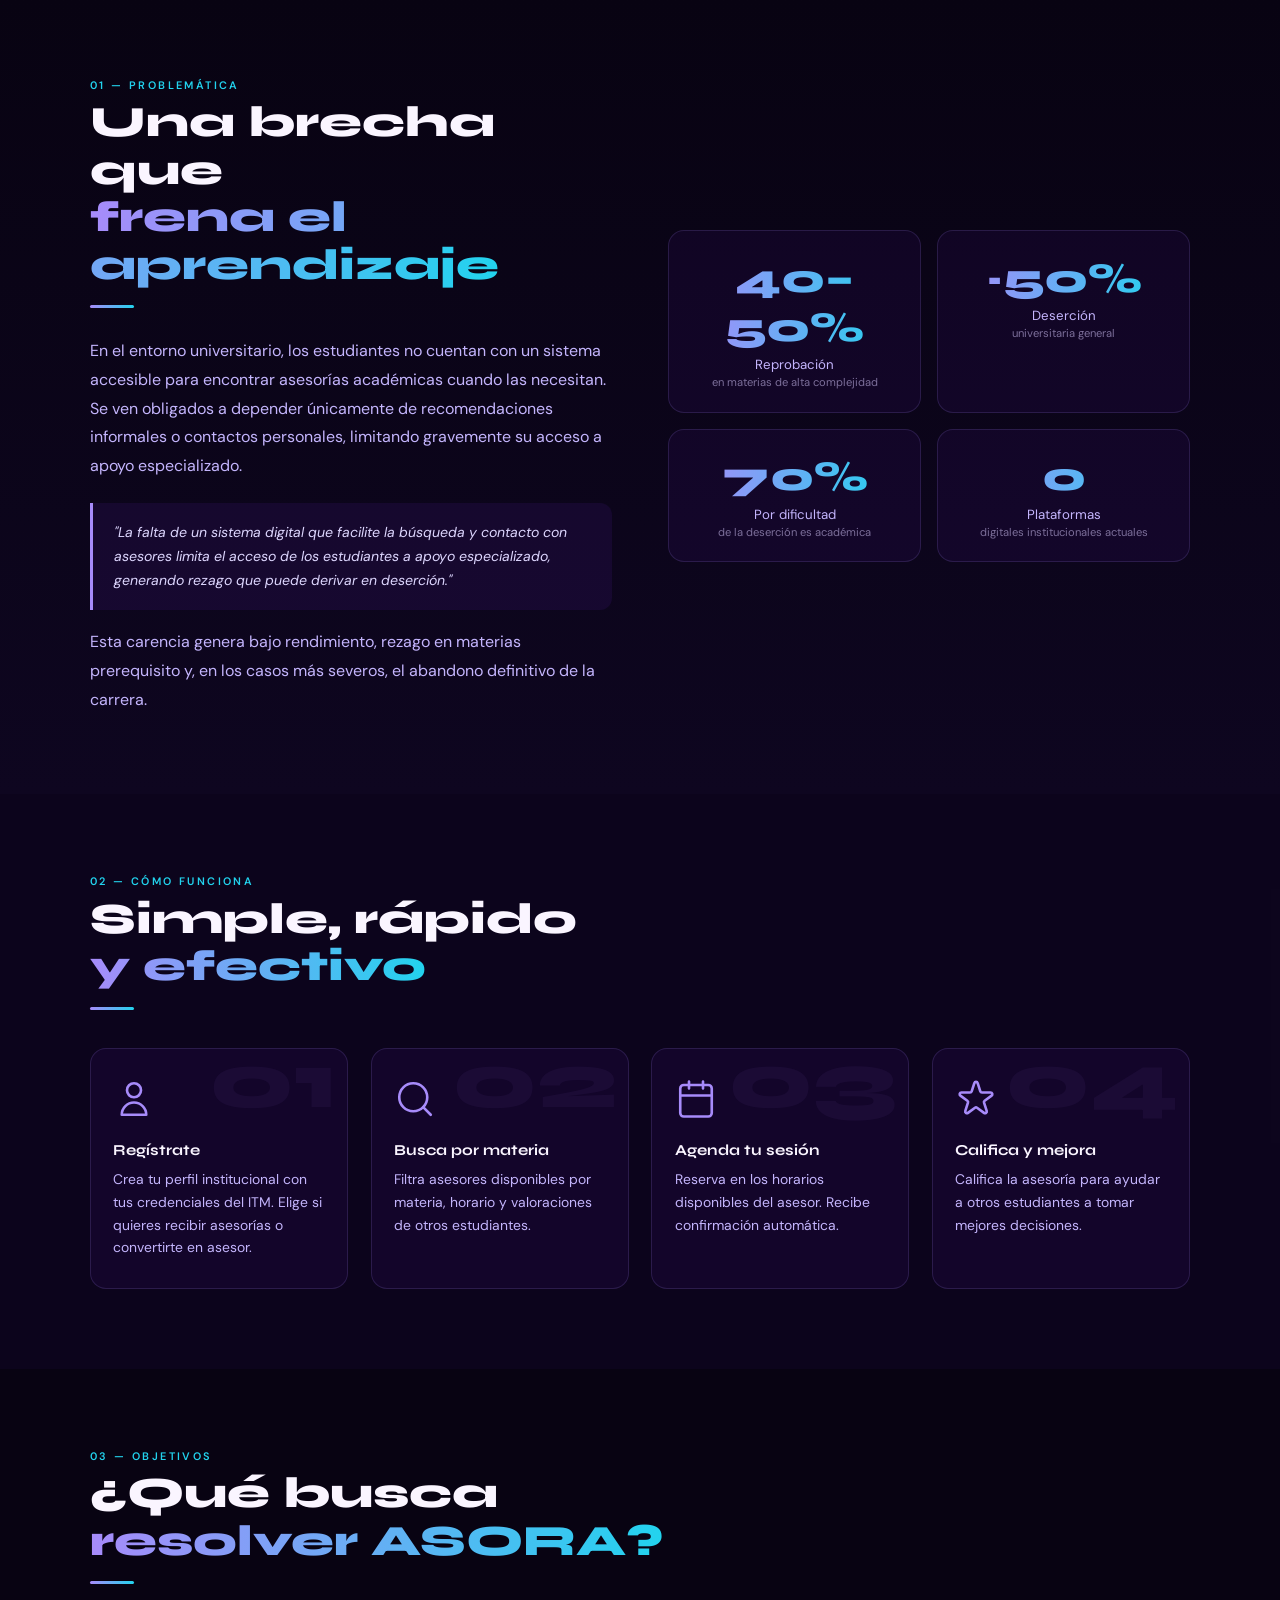
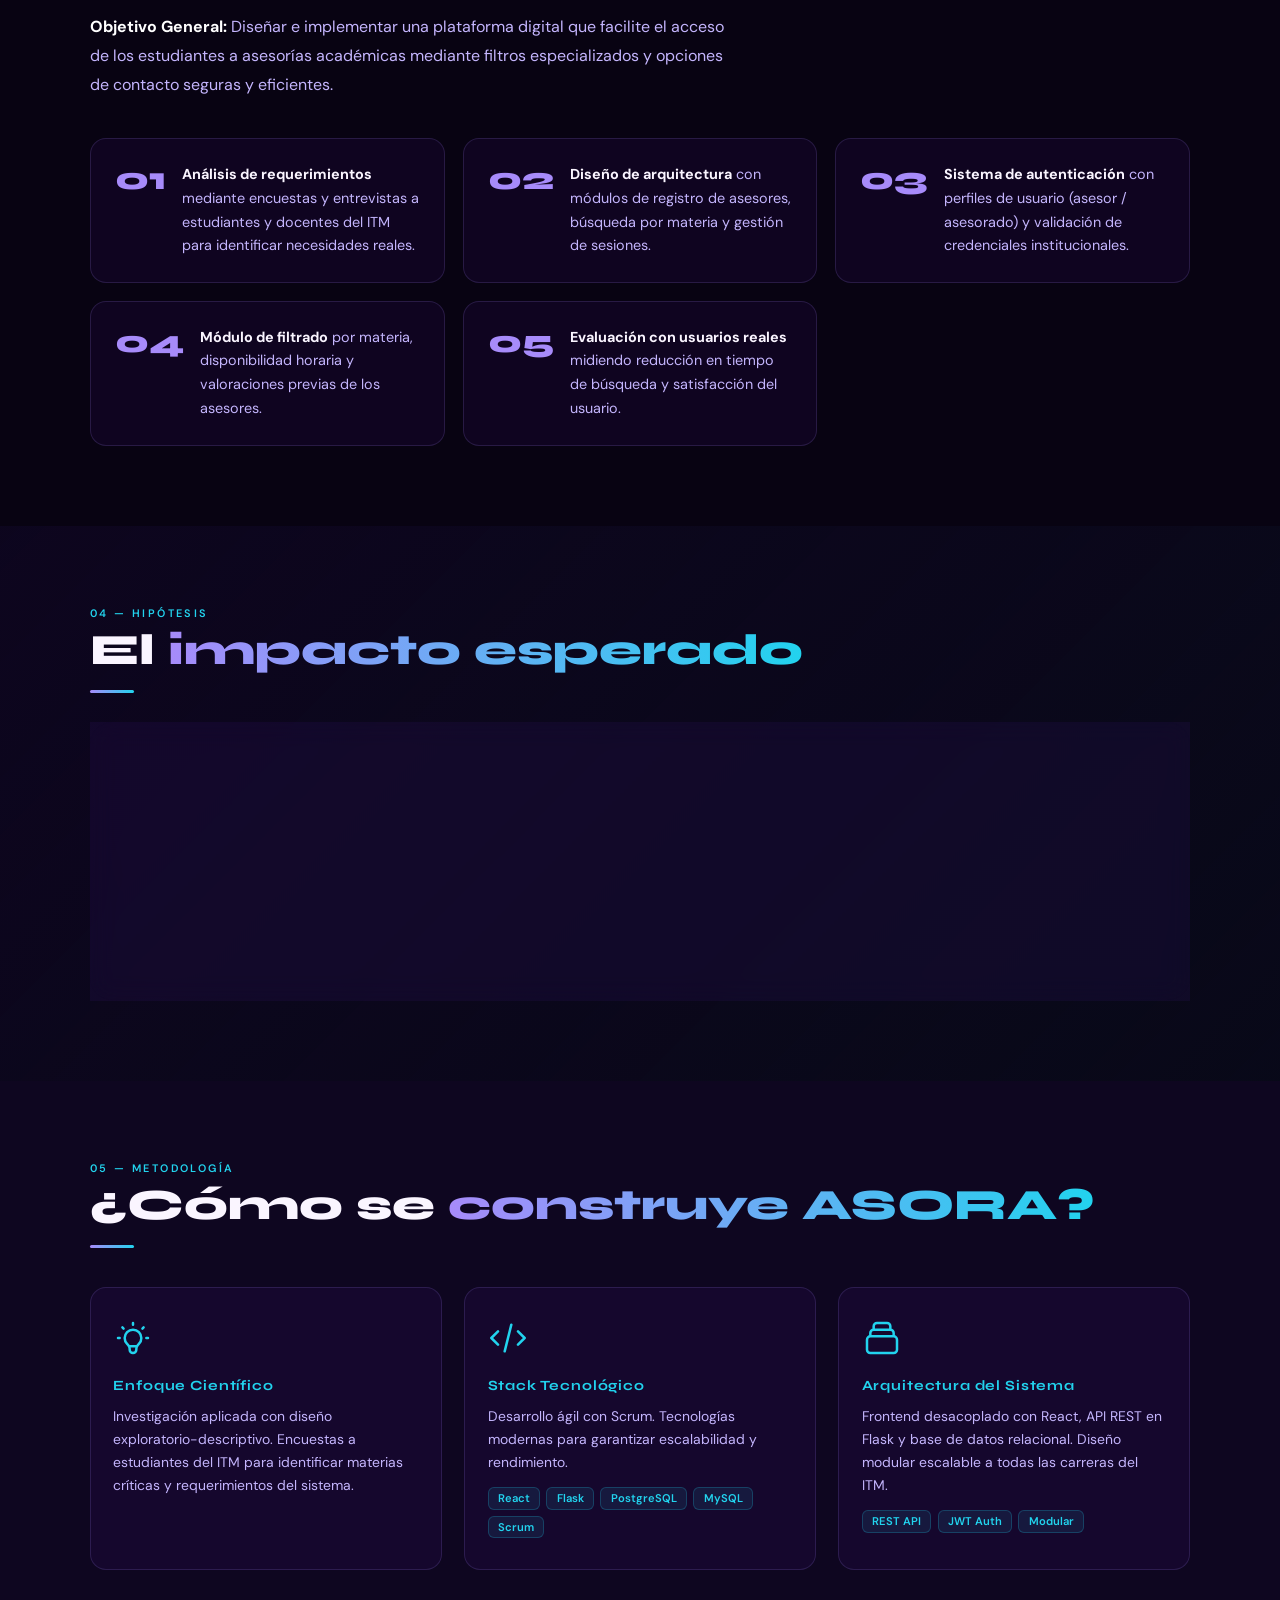
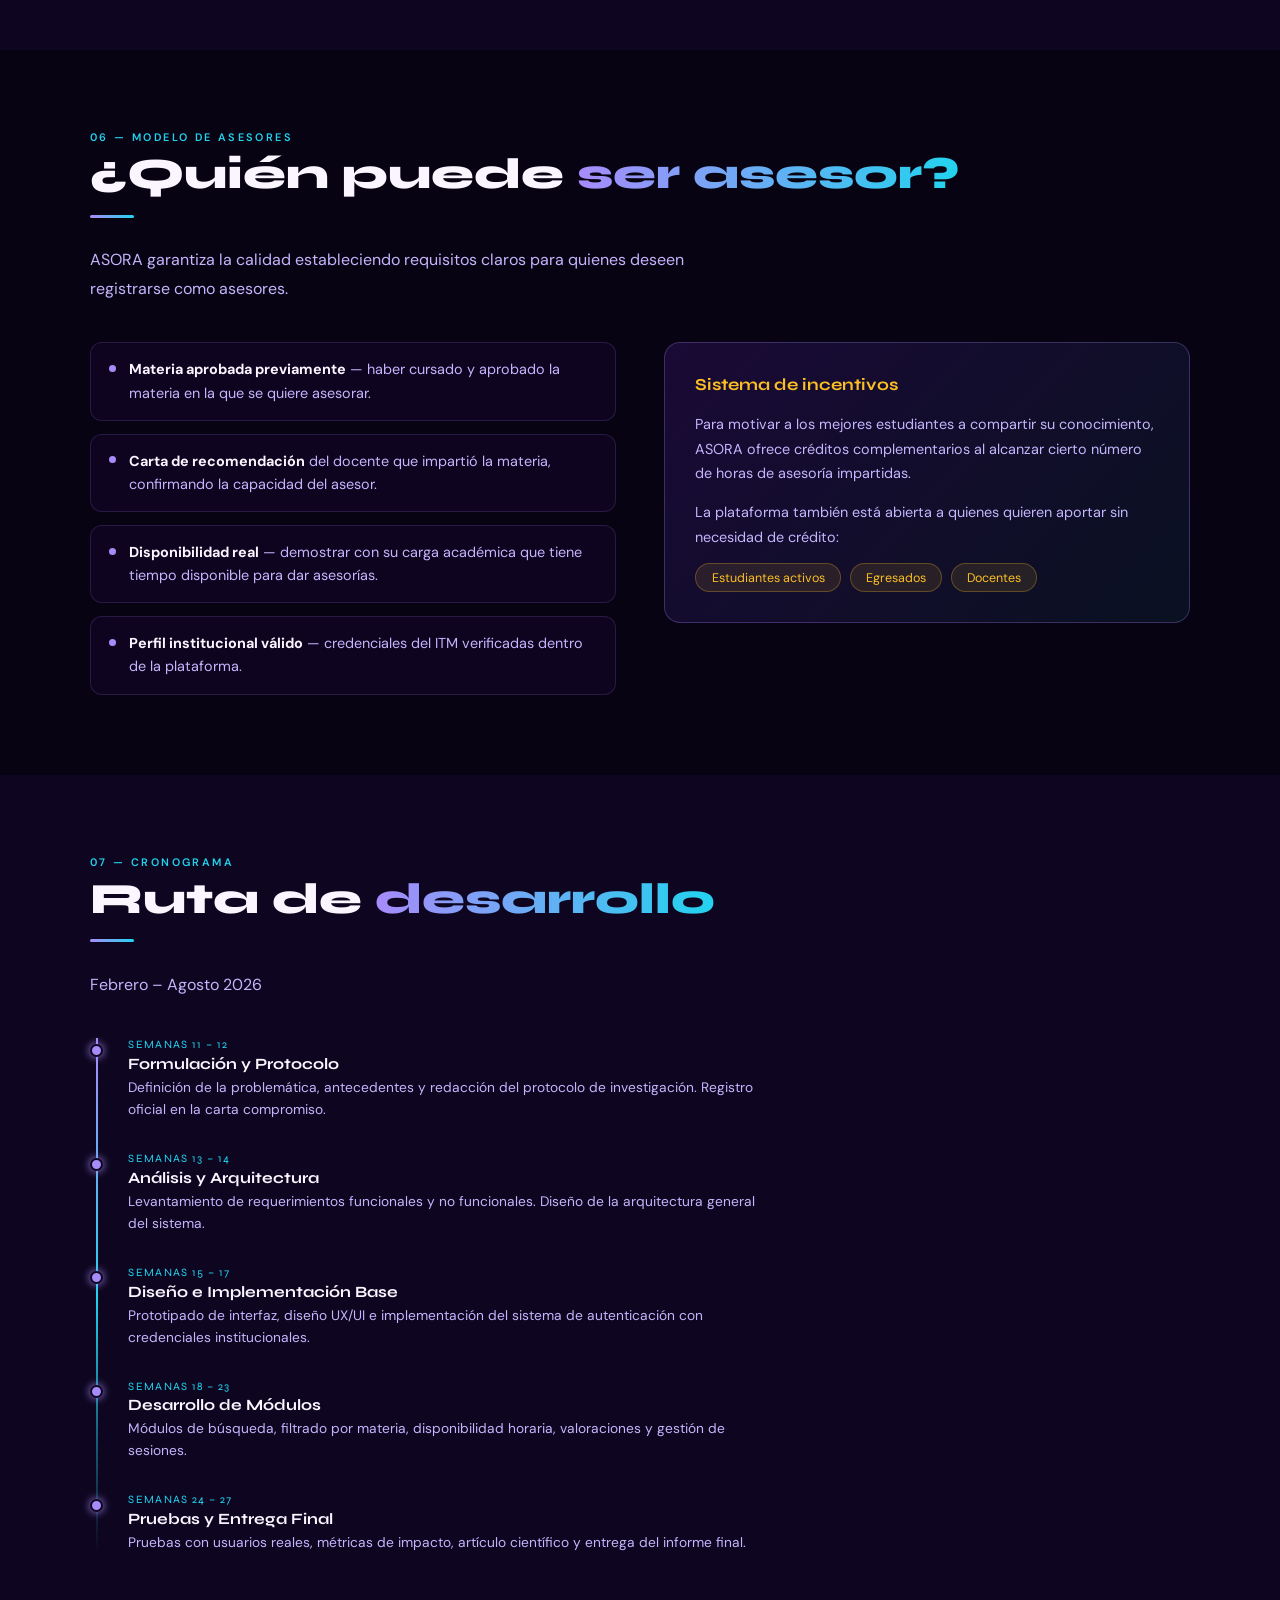
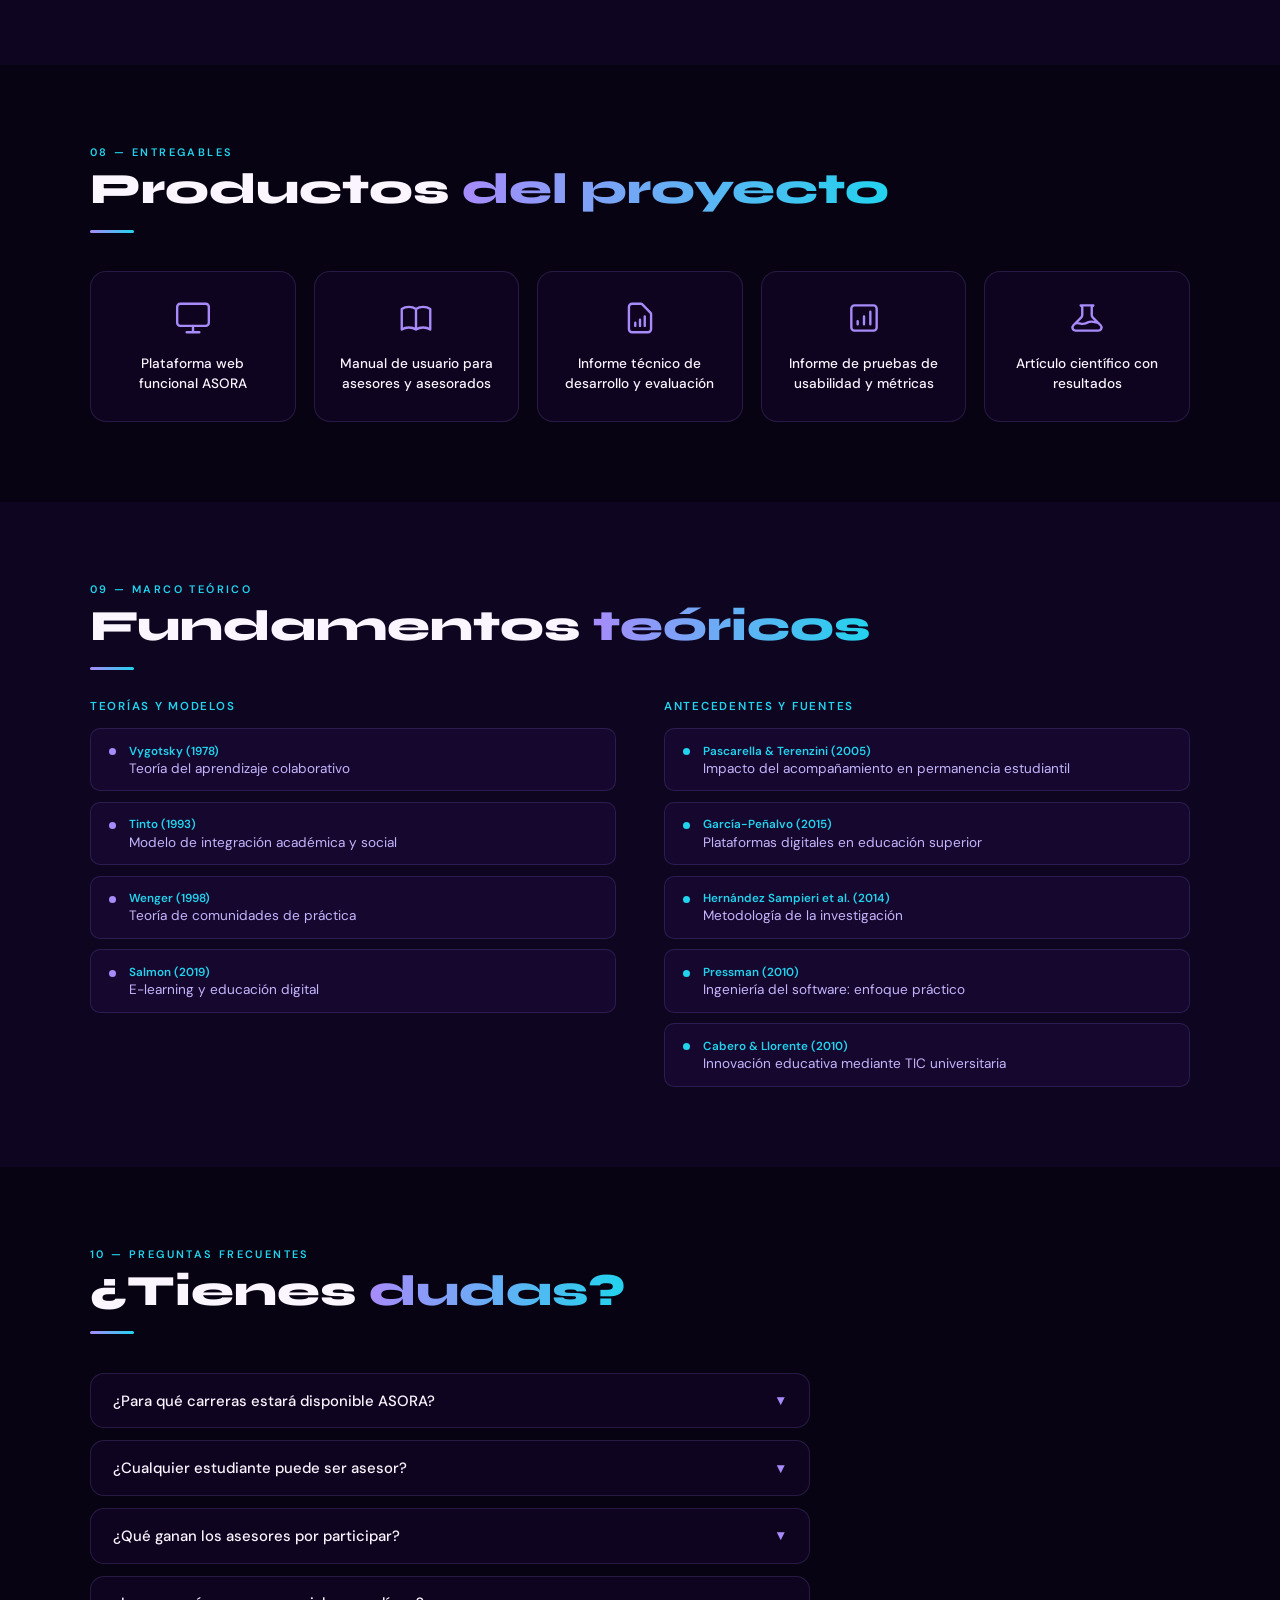
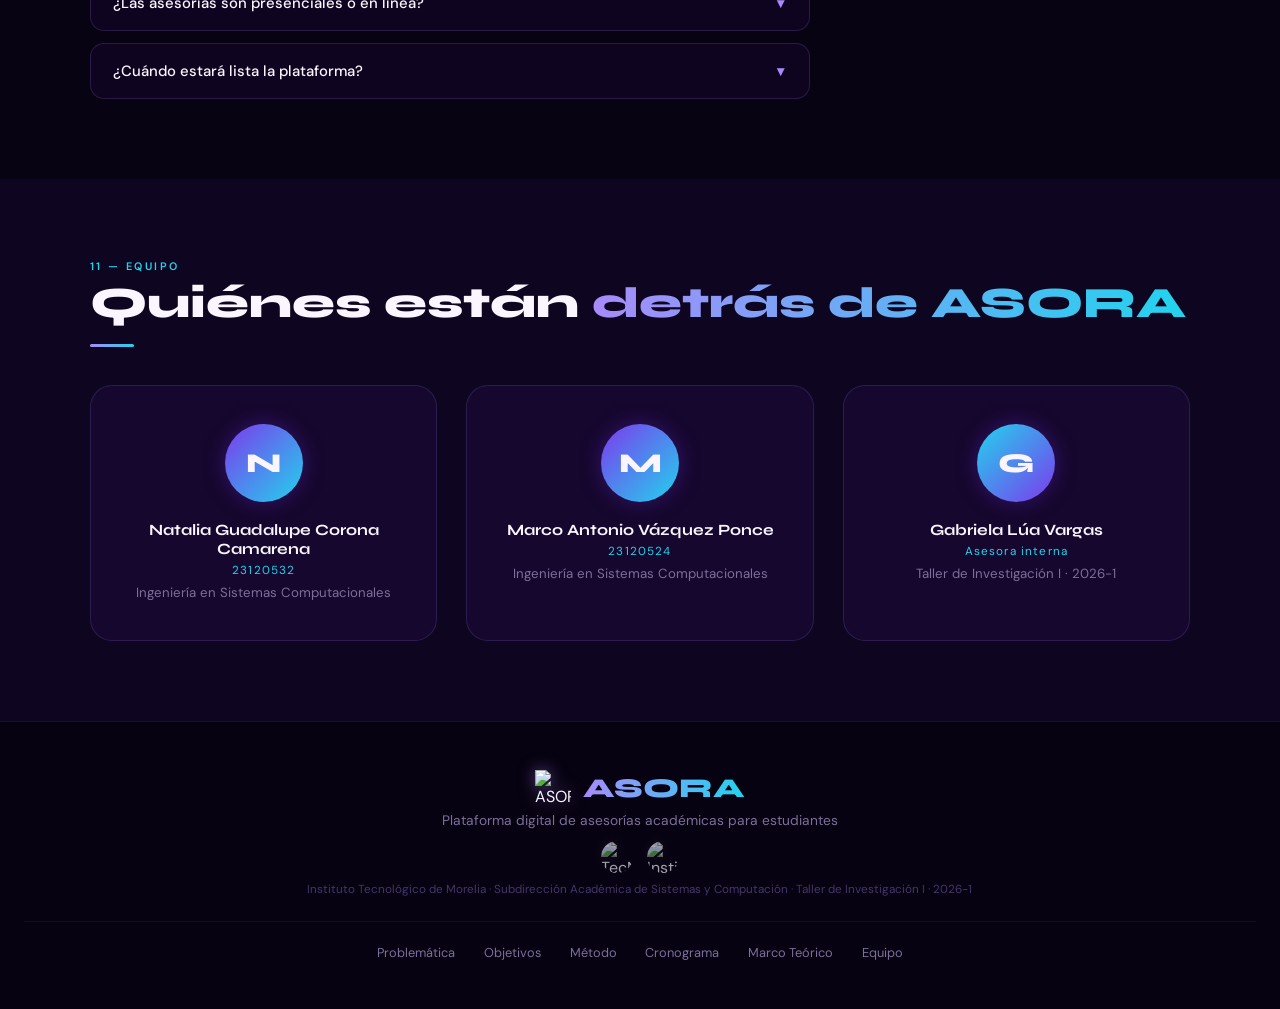
==== commit cc2f568d: "v2" ====
--- a/index.html
+++ b/index.html
@@ -6,819 +6,803 @@
   <title>ASORA – Plataforma digital para asesorías escolares</title>
   <link rel="preconnect" href="https://fonts.googleapis.com" />
   <link rel="preconnect" href="https://fonts.gstatic.com" crossorigin />
-  <link href="https://fonts.googleapis.com/css2?family=Orbitron:wght@400;700;900&family=Outfit:wght@300;400;500;600;700&display=swap" rel="stylesheet" />
+  <link href="https://fonts.googleapis.com/css2?family=Syne:wght@400;600;700;800&family=DM+Sans:ital,opsz,wght@0,9..40,300;0,9..40,400;0,9..40,500;1,9..40,300&display=swap" rel="stylesheet" />
   <style>
     :root {
-      --purple-deep:  #1a0a2e;
-      --purple-mid:   #2d1b69;
-      --purple-core:  #5b2d8e;
-      --purple-bright:#7c3aed;
-      --purple-glow:  #a855f7;
-      --purple-light: #c084fc;
-      --purple-pale:  #e9d5ff;
-      --accent-cyan:  #06b6d4;
-      --accent-white: #f8f4ff;
-      --text-body:    #d1c4e9;
-      --text-muted:   #9575cd;
-    }
-
-    *, *::before, *::after { box-sizing: border-box; margin: 0; padding: 0; }
-
-    html { scroll-behavior: smooth; }
-
-    body {
-      font-family: 'Outfit', sans-serif;
-      background: var(--purple-deep);
-      color: var(--accent-white);
-      overflow-x: hidden;
-    }
-
-    /* ── CIRCUIT CANVAS ── */
-    #circuit-canvas {
-      position: fixed; inset: 0;
-      z-index: 0; pointer-events: none;
-      opacity: .18;
-    }
-
-    /* ── PARTICLES ── */
-    .particles { position: fixed; inset: 0; z-index: 0; pointer-events: none; }
-    .particle {
-      position: absolute; border-radius: 50%;
-      background: var(--purple-glow);
-      animation: floatUp linear infinite;
-      opacity: 0;
-    }
-    @keyframes floatUp {
-      0%   { transform: translateY(100vh) scale(0); opacity: 0; }
-      10%  { opacity: .6; }
-      90%  { opacity: .3; }
-      100% { transform: translateY(-10vh) scale(1.5); opacity: 0; }
+      --bg:           #080312;
+      --bg2:          #0e0620;
+      --purple:       #6d28d9;
+      --purple-mid:   #7c3aed;
+      --purple-hi:    #a78bfa;
+      --purple-pale:  #ddd6fe;
+      --cyan:         #22d3ee;
+      --gold:         #fbbf24;
+      --white:        #faf5ff;
+      --body:         #c4b5fd;
+      --muted:        #7c6f9a;
+      --card-bg:      rgba(109,40,217,.07);
+      --card-border:  rgba(167,139,250,.16);
+      --r:            16px;
+    }
+    *,*::before,*::after{box-sizing:border-box;margin:0;padding:0}
+    html{scroll-behavior:smooth}
+    body{font-family:"DM Sans",sans-serif;background:var(--bg);color:var(--white);overflow-x:hidden}
+
+    /* ── BUBBLE CANVAS ── */
+    #bubbles{position:fixed;inset:0;z-index:0;pointer-events:none;overflow:hidden}
+    .bubble{
+      position:absolute;bottom:-120px;border-radius:50%;
+      background:radial-gradient(circle at 35% 35%, rgba(167,139,250,.35), rgba(109,40,217,.08));
+      border:1px solid rgba(167,139,250,.2);
+      animation:riseUp linear infinite;
+      backdrop-filter:blur(2px);
+    }
+    @keyframes riseUp{
+      0%  {transform:translateY(0) translateX(0) scale(1);   opacity:0}
+      5%  {opacity:1}
+      90% {opacity:.4}
+      100%{transform:translateY(-110vh) translateX(var(--drift,30px)) scale(1.2);opacity:0}
+    }
+
+    /* ── MESH ── */
+    body::before{
+      content:"";position:fixed;inset:0;z-index:0;pointer-events:none;
+      background:
+        radial-gradient(ellipse 70% 55% at 15% 8%,  rgba(109,40,217,.25) 0%,transparent 65%),
+        radial-gradient(ellipse 55% 45% at 85% 85%, rgba(34,211,238,.12)  0%,transparent 60%),
+        radial-gradient(ellipse 35% 35% at 65% 25%, rgba(251,191,36,.07)  0%,transparent 55%);
+    }
+
+    /* ── DOT GRID ── */
+    body::after{
+      content:"";position:fixed;inset:0;z-index:0;pointer-events:none;
+      background-image:radial-gradient(rgba(167,139,250,.12) 1px, transparent 1px);
+      background-size:44px 44px;
+      mask-image:radial-gradient(ellipse 90% 90% at 50% 50%,black 30%,transparent 100%);
     }
 
     /* ── NAV ── */
-    nav {
-      position: fixed; top: 0; width: 100%; z-index: 100;
-      display: flex; align-items: center; justify-content: space-between;
-      padding: 1rem 2.5rem;
-      background: rgba(26, 10, 46, .85);
-      backdrop-filter: blur(16px);
-      border-bottom: 1px solid rgba(168, 85, 247, .25);
-    }
-    .nav-logo {
-      font-family: 'Orbitron', monospace;
-      font-size: 1.4rem; font-weight: 900;
-      letter-spacing: .15em;
-      background: linear-gradient(90deg, var(--purple-glow), var(--accent-cyan));
-      -webkit-background-clip: text; -webkit-text-fill-color: transparent;
-    }
-    .nav-links { display: flex; gap: 2rem; }
-    .nav-links a {
-      color: var(--text-body); text-decoration: none;
-      font-size: .9rem; font-weight: 500; letter-spacing: .05em;
-      transition: color .2s;
-      position: relative;
-    }
-    .nav-links a::after {
-      content: ''; position: absolute; left: 0; bottom: -4px;
-      width: 0; height: 2px;
-      background: var(--purple-glow);
-      transition: width .3s;
-    }
-    .nav-links a:hover { color: var(--purple-light); }
-    .nav-links a:hover::after { width: 100%; }
+    nav{
+      position:fixed;top:0;width:100%;z-index:200;
+      display:flex;align-items:center;justify-content:space-between;
+      padding:.85rem 2.2rem;
+      background:rgba(8,3,18,.85);
+      backdrop-filter:blur(22px);
+      border-bottom:1px solid rgba(167,139,250,.1);
+    }
+    .nav-brand{display:flex;align-items:center;gap:.75rem}
+    .nav-logo-img{width:42px;height:42px;object-fit:contain;filter:drop-shadow(0 0 10px rgba(167,139,250,.6))}
+    .nav-wordmark{
+      font-family:"Syne",sans-serif;font-size:1.35rem;font-weight:800;letter-spacing:.12em;
+      background:linear-gradient(90deg,var(--purple-hi),var(--cyan));
+      -webkit-background-clip:text;-webkit-text-fill-color:transparent;
+    }
+    .nav-links{display:flex;gap:1.8rem;align-items:center}
+    .nav-links a{color:var(--body);text-decoration:none;font-size:.875rem;font-weight:500;letter-spacing:.04em;transition:color .2s}
+    .nav-links a:hover{color:var(--white)}
+    .nav-btn{
+      background:linear-gradient(135deg,var(--purple-mid),var(--purple)) !important;
+      color:#fff !important;padding:.42rem 1.2rem;border-radius:99px;
+      font-size:.82rem !important;box-shadow:0 0 20px rgba(124,58,237,.35);
+      transition:box-shadow .2s;
+    }
+    .nav-btn:hover{box-shadow:0 0 35px rgba(124,58,237,.6) !important}
+    .hamburger{display:none;flex-direction:column;gap:5px;cursor:pointer;background:none;border:none;padding:4px}
+    .hamburger span{display:block;width:24px;height:2px;background:var(--purple-hi);border-radius:2px;transition:all .3s}
+    .hamburger.open span:nth-child(1){transform:translateY(7px) rotate(45deg)}
+    .hamburger.open span:nth-child(2){opacity:0}
+    .hamburger.open span:nth-child(3){transform:translateY(-7px) rotate(-45deg)}
+    .mobile-menu{display:none;flex-direction:column;position:fixed;top:57px;left:0;right:0;z-index:199;background:rgba(8,3,18,.97);backdrop-filter:blur(20px);border-bottom:1px solid rgba(167,139,250,.1);padding:1rem 2rem 1.5rem}
+    .mobile-menu.open{display:flex}
+    .mobile-menu a{color:var(--body);text-decoration:none;font-size:1rem;font-weight:500;padding:.8rem 0;border-bottom:1px solid rgba(167,139,250,.08);transition:color .2s}
+    .mobile-menu a:last-child{border:none;color:var(--purple-hi)}
+    .mobile-menu a:hover{color:var(--white)}
 
     /* ── HERO ── */
-    #hero {
-      min-height: 100vh; position: relative; z-index: 1;
-      display: flex; flex-direction: column;
-      align-items: center; justify-content: center;
-      text-align: center; padding: 6rem 2rem 4rem;
-      overflow: hidden;
-    }
-
-    .hero-glow {
-      position: absolute; border-radius: 50%; filter: blur(90px);
-      animation: pulse 4s ease-in-out infinite alternate;
-      pointer-events: none;
-    }
-    .glow-1 { width: 500px; height: 500px; background: rgba(124,58,237,.25); top: -100px; left: -150px; }
-    .glow-2 { width: 400px; height: 400px; background: rgba(6,182,212,.15); bottom: -80px; right: -100px; animation-delay: -2s; }
-    @keyframes pulse { from { transform: scale(1); } to { transform: scale(1.15); } }
-
-    .hero-badge {
-      display: inline-flex; align-items: center; gap: .5rem;
-      background: rgba(124,58,237,.2); border: 1px solid rgba(168,85,247,.4);
-      border-radius: 99px; padding: .35rem 1.1rem;
-      font-size: .78rem; letter-spacing: .1em; color: var(--purple-light);
-      margin-bottom: 1.5rem;
-      animation: fadeDown .7s ease both;
-    }
-    .hero-badge span { width: 6px; height: 6px; border-radius: 50%; background: var(--accent-cyan); animation: blink 1.5s infinite; }
-    @keyframes blink { 0%,100% { opacity: 1; } 50% { opacity: .2; } }
-
-    .hero-title {
-      font-family: 'Orbitron', monospace;
-      font-size: clamp(5rem, 16vw, 10rem);
-      font-weight: 900; line-height: 1;
-      letter-spacing: .06em;
-      background: linear-gradient(135deg, #fff 0%, var(--purple-light) 40%, var(--purple-glow) 70%, var(--accent-cyan) 100%);
-      -webkit-background-clip: text; -webkit-text-fill-color: transparent;
-      animation: fadeDown .9s .1s ease both;
-      filter: drop-shadow(0 0 40px rgba(168,85,247,.5));
-    }
-
-    .hero-subtitle {
-      font-size: clamp(1rem, 2.5vw, 1.4rem);
-      font-weight: 300; color: var(--purple-pale);
-      font-style: italic; margin-top: .5rem;
-      animation: fadeDown 1s .2s ease both;
-    }
-
-    .hero-tagline {
-      margin-top: 1.5rem;
-      font-size: clamp(.95rem, 2vw, 1.15rem);
-      color: var(--text-body); font-weight: 400;
-      max-width: 580px;
-      animation: fadeDown 1s .35s ease both;
-    }
-
-    .hero-stats {
-      display: flex; gap: 3rem; margin-top: 3rem;
-      animation: fadeDown 1s .5s ease both;
-    }
-    .stat { text-align: center; }
-    .stat-num {
-      font-family: 'Orbitron', monospace;
-      font-size: 2.4rem; font-weight: 900;
-      background: linear-gradient(90deg, var(--purple-glow), var(--accent-cyan));
-      -webkit-background-clip: text; -webkit-text-fill-color: transparent;
-    }
-    .stat-label { font-size: .8rem; color: var(--text-muted); margin-top: .15rem; letter-spacing: .08em; }
-
-    .hero-cta {
-      margin-top: 2.5rem; display: flex; gap: 1rem; flex-wrap: wrap; justify-content: center;
-      animation: fadeDown 1s .65s ease both;
-    }
-    .btn-primary {
-      padding: .85rem 2.2rem; border-radius: 8px;
-      background: linear-gradient(135deg, var(--purple-bright), var(--purple-core));
-      color: #fff; font-family: 'Outfit', sans-serif;
-      font-size: .95rem; font-weight: 600; letter-spacing: .06em;
-      border: none; cursor: pointer; text-decoration: none;
-      box-shadow: 0 0 30px rgba(124,58,237,.5);
-      transition: transform .2s, box-shadow .2s;
-    }
-    .btn-primary:hover { transform: translateY(-2px); box-shadow: 0 0 50px rgba(124,58,237,.8); }
-    .btn-outline {
-      padding: .85rem 2.2rem; border-radius: 8px;
-      background: transparent;
-      border: 1px solid rgba(168,85,247,.5);
-      color: var(--purple-light); font-family: 'Outfit', sans-serif;
-      font-size: .95rem; font-weight: 600; letter-spacing: .06em;
-      cursor: pointer; text-decoration: none;
-      transition: border-color .2s, color .2s, background .2s;
-    }
-    .btn-outline:hover { background: rgba(168,85,247,.1); border-color: var(--purple-glow); color: #fff; }
-
-    /* ── SCROLL INDICATOR ── */
-    .scroll-hint {
-      position: absolute; bottom: 2rem; left: 50%; transform: translateX(-50%);
-      display: flex; flex-direction: column; align-items: center; gap: .5rem;
-      color: var(--text-muted); font-size: .75rem; letter-spacing: .1em;
-      animation: fadeDown 1s 1s ease both;
-    }
-    .scroll-line { width: 1px; height: 40px; background: linear-gradient(to bottom, var(--purple-glow), transparent); animation: scrollLine 1.5s ease-in-out infinite; }
-    @keyframes scrollLine { 0%,100% { opacity: .3; transform: scaleY(.5); } 50% { opacity: 1; transform: scaleY(1); } }
+    #hero{
+      position:relative;z-index:1;
+      min-height:100svh;display:flex;flex-direction:column;align-items:center;justify-content:center;
+      text-align:center;padding:7rem 1.5rem 6.5rem;overflow:hidden
+    }
+    .hero-orb{position:absolute;border-radius:50%;pointer-events:none;animation:orbFloat 9s ease-in-out infinite alternate}
+    .orb-a{width:min(600px,95vw);height:min(600px,95vw);background:radial-gradient(circle,rgba(109,40,217,.22) 0%,transparent 70%);top:-20%;left:-20%;animation-duration:10s}
+    .orb-b{width:min(400px,70vw);height:min(400px,70vw);background:radial-gradient(circle,rgba(34,211,238,.1) 0%,transparent 70%);bottom:-10%;right:-10%;animation-duration:12s;animation-delay:-4s}
+    @keyframes orbFloat{from{transform:translate(0,0) scale(1)}to{transform:translate(25px,20px) scale(1.08)}}
+
+    .hero-badge{
+      display:inline-flex;align-items:center;gap:.6rem;
+      background:rgba(109,40,217,.18);border:1px solid rgba(167,139,250,.3);
+      border-radius:99px;padding:.35rem 1.1rem .35rem .55rem;
+      font-size:.76rem;letter-spacing:.12em;color:var(--purple-pale);margin-bottom:1.4rem;
+      animation:fadeUp .7s ease both;
+    }
+    .hero-badge .badge-inst{display:flex;align-items:center;gap:.45rem}
+    .hero-badge .badge-inst img{height:22px;width:22px;object-fit:contain;border-radius:50%;flex-shrink:0}
+    .badge-dot{width:6px;height:6px;border-radius:50%;background:var(--cyan);animation:blink 1.5s infinite}
+    @keyframes blink{0%,100%{opacity:1}50%{opacity:.15}}
+
+    .hero-logo-wrap{display:flex;align-items:center;justify-content:center;gap:1.2rem;margin-bottom:.5rem;animation:fadeUp .9s .05s ease both}
+    .hero-logo-img{width:clamp(70px,14vw,120px);filter:drop-shadow(0 0 24px rgba(167,139,250,.55))}
+    .hero-title{
+      font-family:"Syne",sans-serif;
+      font-size:clamp(5rem,17vw,11rem);font-weight:800;line-height:.9;letter-spacing:.05em;
+      background:linear-gradient(150deg,#fff 0%,var(--purple-pale) 32%,var(--purple-hi) 62%,var(--cyan) 100%);
+      -webkit-background-clip:text;-webkit-text-fill-color:transparent;
+      filter:drop-shadow(0 0 50px rgba(167,139,250,.38));
+    }
+    .hero-sub{font-size:clamp(.95rem,2.5vw,1.15rem);color:var(--purple-pale);font-style:italic;font-weight:300;margin-top:.5rem;animation:fadeUp 1s .2s ease both}
+    .hero-desc{max-width:520px;margin:1.8rem auto 0;font-size:clamp(.88rem,2vw,1.02rem);color:var(--body);line-height:1.8;font-weight:300;animation:fadeUp 1s .35s ease both}
+
+    .hero-pills{display:flex;gap:.7rem;flex-wrap:wrap;justify-content:center;margin-top:1.8rem;animation:fadeUp 1s .45s ease both}
+    .pill{display:flex;align-items:center;gap:.45rem;background:rgba(109,40,217,.14);border:1px solid rgba(167,139,250,.2);border-radius:99px;padding:.38rem 1rem;font-size:.79rem;color:var(--purple-pale)}
+    .pill svg{width:14px;height:14px;flex-shrink:0;stroke:var(--cyan)}
+
+    .hero-stats{display:flex;gap:clamp(1.5rem,5vw,4rem);margin-top:2.8rem;flex-wrap:wrap;justify-content:center;animation:fadeUp 1s .55s ease both}
+    .stat{text-align:center}
+    .stat-num{font-family:"Syne",sans-serif;font-size:clamp(1.9rem,5.5vw,3rem);font-weight:800;background:linear-gradient(90deg,var(--purple-hi),var(--cyan));-webkit-background-clip:text;-webkit-text-fill-color:transparent}
+    .stat-label{font-size:.73rem;color:var(--muted);letter-spacing:.1em;margin-top:.15rem;text-transform:uppercase}
+
+    .hero-cta{display:flex;gap:1rem;flex-wrap:wrap;justify-content:center;margin-top:2.4rem;animation:fadeUp 1s .65s ease both}
+    .btn-primary{padding:.85rem 2rem;border-radius:99px;background:linear-gradient(135deg,var(--purple-mid),var(--purple));color:#fff;font-family:"DM Sans",sans-serif;font-size:.92rem;font-weight:500;letter-spacing:.05em;border:none;cursor:pointer;text-decoration:none;box-shadow:0 0 40px rgba(124,58,237,.4);transition:transform .2s,box-shadow .2s}
+    .btn-primary:hover{transform:translateY(-2px);box-shadow:0 0 60px rgba(124,58,237,.7)}
+    .btn-ghost{padding:.85rem 2rem;border-radius:99px;background:transparent;border:1px solid rgba(167,139,250,.33);color:var(--purple-pale);font-family:"DM Sans",sans-serif;font-size:.92rem;font-weight:500;letter-spacing:.05em;cursor:pointer;text-decoration:none;transition:border-color .2s,background .2s,color .2s}
+    .btn-ghost:hover{background:rgba(167,139,250,.09);border-color:var(--purple-hi);color:#fff}
+
+    .scroll-cue{position:relative;margin-top:3rem;display:flex;flex-direction:column;align-items:center;gap:.35rem;color:var(--muted);font-size:.62rem;letter-spacing:.15em;animation:fadeUp 1s 1.2s ease both}
+    .scroll-cue .sline{width:1px;height:24px;background:linear-gradient(var(--purple-hi),transparent);animation:pulseLine 2s ease-in-out infinite}
+    @keyframes pulseLine{0%,100%{opacity:.2;transform:scaleY(.5)}50%{opacity:1;transform:scaleY(1)}}
+
+    /* ── CONTEXT BANNER ── */
+    #context-banner{position:relative;z-index:1;padding:0 1.5rem 5rem;max-width:1200px;margin:0 auto}
+    .banner-wrap{position:relative;border-radius:24px;overflow:hidden;aspect-ratio:21/9;min-height:300px;border:1px solid var(--card-border);box-shadow:0 0 40px rgba(109,40,217,.15)}
+    .banner-img{width:100%;height:100%;object-fit:cover;filter:saturate(.7) brightness(.6);transition:transform 1s ease,filter 1s ease}
+    .banner-wrap:hover .banner-img{transform:scale(1.03);filter:saturate(.9) brightness(.85)}
+    .banner-overlay{position:absolute;inset:0;background:linear-gradient(to top, rgba(8,3,18,.95) 0%, rgba(8,3,18,.3) 60%, transparent 100%);display:flex;flex-direction:column;justify-content:flex-end;padding:clamp(1.5rem,4vw,3rem)}
+    .banner-label{font-size:.68rem;letter-spacing:.22em;color:var(--cyan);font-weight:600;text-transform:uppercase;margin-bottom:.5rem}
+    .banner-title{font-family:"Syne",sans-serif;font-size:clamp(1.4rem,4vw,2.4rem);font-weight:800;color:var(--white);margin-bottom:.4rem;line-height:1.1}
+    .banner-sub{font-size:clamp(.85rem,2vw,1.05rem);color:var(--purple-pale);font-weight:300}
 
     /* ── SECTIONS ── */
-    section { position: relative; z-index: 1; padding: 6rem 2rem; }
-    .section-inner { max-width: 1100px; margin: 0 auto; }
-
-    .section-label {
-      font-size: .75rem; letter-spacing: .2em; color: var(--accent-cyan);
-      font-weight: 600; margin-bottom: .6rem;
-      text-transform: uppercase;
-    }
-    .section-title {
-      font-family: 'Orbitron', monospace;
-      font-size: clamp(1.6rem, 4vw, 2.5rem);
-      font-weight: 700; line-height: 1.15;
-      margin-bottom: 1.2rem;
-    }
-    .section-title span {
-      background: linear-gradient(90deg, var(--purple-glow), var(--accent-cyan));
-      -webkit-background-clip: text; -webkit-text-fill-color: transparent;
-    }
-    .section-text { color: var(--text-body); font-size: 1.05rem; line-height: 1.75; max-width: 680px; }
-
-    /* divider */
-    .divider { width: 60px; height: 3px; background: linear-gradient(90deg, var(--purple-glow), var(--accent-cyan)); border-radius: 2px; margin: 1.2rem 0 2rem; }
-
-    /* ── PROBLEMA ── */
-    #problema { background: linear-gradient(180deg, var(--purple-deep) 0%, rgba(45,27,105,.3) 100%); }
-    .problema-grid { display: grid; grid-template-columns: 1fr 1fr; gap: 3rem; align-items: center; }
-    .stat-cards { display: grid; grid-template-columns: 1fr 1fr; gap: 1rem; }
-    .stat-card {
-      background: rgba(124,58,237,.12);
-      border: 1px solid rgba(168,85,247,.2);
-      border-radius: 16px; padding: 1.5rem;
-      text-align: center;
-      transition: transform .3s, border-color .3s;
-    }
-    .stat-card:hover { transform: translateY(-4px); border-color: var(--purple-glow); }
-    .stat-card-num {
-      font-family: 'Orbitron', monospace; font-size: 2.8rem; font-weight: 900;
-      background: linear-gradient(90deg, var(--purple-glow), var(--accent-cyan));
-      -webkit-background-clip: text; -webkit-text-fill-color: transparent;
-    }
-    .stat-card-label { font-size: .85rem; color: var(--text-body); margin-top: .4rem; }
-    .stat-card-sub { font-size: .75rem; color: var(--text-muted); margin-top: .2rem; }
+    section{position:relative;z-index:1;padding:5rem 1.5rem}
+    .inner{max-width:1100px;margin:0 auto}
+    .s-label{font-size:.68rem;letter-spacing:.22em;color:var(--cyan);font-weight:600;text-transform:uppercase;margin-bottom:.45rem}
+    .s-title{font-family:"Syne",sans-serif;font-size:clamp(1.6rem,4vw,2.7rem);font-weight:800;line-height:1.1;margin-bottom:1rem}
+    .s-title em{font-style:normal;background:linear-gradient(90deg,var(--purple-hi),var(--cyan));-webkit-background-clip:text;-webkit-text-fill-color:transparent}
+    .s-text{color:var(--body);font-size:1rem;line-height:1.8;max-width:640px}
+    .divider{width:44px;height:3px;background:linear-gradient(90deg,var(--purple-hi),var(--cyan));border-radius:2px;margin:.9rem 0 1.8rem}
+
+    /* ── PROBLEM ── */
+    #problema{background:linear-gradient(180deg,var(--bg) 0%,var(--bg2) 100%)}
+    .problem-grid{display:grid;grid-template-columns:1fr 1fr;gap:3.5rem;align-items:center}
+    .stat-grid{display:grid;grid-template-columns:1fr 1fr;gap:1rem}
+    .s-card{background:var(--card-bg);border:1px solid var(--card-border);border-radius:var(--r);padding:1.4rem;text-align:center;transition:transform .3s,border-color .3s}
+    .s-card:hover{transform:translateY(-4px);border-color:var(--purple-hi)}
+    .s-card-num{font-family:"Syne",sans-serif;font-size:clamp(1.7rem,4vw,2.6rem);font-weight:800;background:linear-gradient(90deg,var(--purple-hi),var(--cyan));-webkit-background-clip:text;-webkit-text-fill-color:transparent}
+    .s-card-label{font-size:.83rem;color:var(--body);margin-top:.3rem}
+    .s-card-sub{font-size:.7rem;color:var(--muted);margin-top:.12rem}
+    .quote-block{margin-top:1.4rem;padding:1.1rem 1.3rem;background:rgba(109,40,217,.1);border-left:3px solid var(--purple-hi);border-radius:0 12px 12px 0}
+    .quote-block p{font-size:.88rem;color:var(--purple-pale);font-style:italic;line-height:1.7}
+
+    /* ── HOW ── */
+    #how{background:rgba(14,6,32,.8)}
+    .how-grid{display:grid;grid-template-columns:repeat(auto-fit,minmax(220px,1fr));gap:1.4rem;margin-top:2.4rem}
+    .how-card{background:var(--card-bg);border:1px solid var(--card-border);border-radius:var(--r);padding:1.8rem 1.4rem;position:relative;overflow:hidden;transition:transform .3s,border-color .3s}
+    .how-card:hover{transform:translateY(-5px);border-color:var(--cyan)}
+    .how-card::before{content:attr(data-n);position:absolute;top:-.5rem;right:.7rem;font-family:"Syne",sans-serif;font-size:5rem;font-weight:800;color:rgba(167,139,250,.05);line-height:1;pointer-events:none}
+    .how-icon{width:42px;height:42px;margin-bottom:1rem;stroke:var(--purple-hi);fill:none;stroke-width:1.5}
+    .how-card h3{font-family:"Syne",sans-serif;font-size:.95rem;font-weight:700;color:var(--white);margin-bottom:.55rem}
+    .how-card p{font-size:.87rem;color:var(--body);line-height:1.65}
 
     /* ── OBJETIVOS ── */
-    #objetivos { background: rgba(45,27,105,.15); }
-    .obj-list { display: grid; grid-template-columns: repeat(auto-fit, minmax(300px,1fr)); gap: 1.2rem; margin-top: 2.5rem; }
-    .obj-card {
-      background: rgba(124,58,237,.08);
-      border: 1px solid rgba(168,85,247,.18);
-      border-radius: 14px; padding: 1.5rem;
-      display: flex; gap: 1rem; align-items: flex-start;
-      transition: transform .3s, background .3s, border-color .3s;
-    }
-    .obj-card:hover { transform: translateY(-4px); background: rgba(124,58,237,.18); border-color: var(--purple-glow); }
-    .obj-num {
-      font-family: 'Orbitron', monospace; font-size: 1.6rem; font-weight: 900;
-      color: var(--purple-glow); line-height: 1; flex-shrink: 0;
-    }
-    .obj-text { font-size: .95rem; color: var(--text-body); line-height: 1.6; }
-    .obj-text strong { color: var(--accent-white); }
+    #objetivos{background:var(--bg)}
+    .obj-grid{display:grid;grid-template-columns:repeat(auto-fit,minmax(280px,1fr));gap:1.1rem;margin-top:2.4rem}
+    .obj-card{background:var(--card-bg);border:1px solid var(--card-border);border-radius:var(--r);padding:1.5rem;display:flex;gap:1rem;transition:transform .3s,background .3s,border-color .3s}
+    .obj-card:hover{transform:translateY(-4px);background:rgba(109,40,217,.14);border-color:var(--purple-hi)}
+    .obj-num{font-family:"Syne",sans-serif;font-size:2rem;font-weight:800;color:var(--purple-hi);flex-shrink:0;line-height:1}
+    .obj-text{font-size:.9rem;color:var(--body);line-height:1.65}
+    .obj-text strong{color:var(--white)}
 
     /* ── HIPÓTESIS ── */
-    #hipotesis {
-      background: linear-gradient(135deg, rgba(45,27,105,.3) 0%, rgba(6,182,212,.05) 100%);
-    }
-    .hipotesis-box {
-      border: 1px solid rgba(168,85,247,.35);
-      border-radius: 20px; padding: 3rem;
-      background: rgba(124,58,237,.1);
-      backdrop-filter: blur(10px);
-      position: relative; overflow: hidden;
-    }
-    .hipotesis-box::before {
-      content: '"'; position: absolute; top: -1rem; left: 1.5rem;
-      font-family: 'Orbitron', monospace; font-size: 10rem; font-weight: 900;
-      color: rgba(168,85,247,.08); line-height: 1; pointer-events: none;
-    }
-    .hipotesis-quote { font-size: 1.2rem; line-height: 1.8; color: var(--purple-pale); font-style: italic; margin-bottom: 2rem; }
-    .hipotesis-results { display: flex; gap: 2rem; flex-wrap: wrap; }
-    .result-pill {
-      background: rgba(124,58,237,.25); border: 1px solid rgba(168,85,247,.4);
-      border-radius: 99px; padding: .5rem 1.4rem;
-      font-family: 'Orbitron', monospace; font-size: .85rem; font-weight: 700;
-      color: var(--purple-light);
-    }
+    #hipotesis{background:linear-gradient(135deg,rgba(14,6,32,.9) 0%,rgba(34,211,238,.03) 100%)}
+    .hipo-box{border:1px solid rgba(167,139,250,.28);border-radius:22px;padding:clamp(2rem,5vw,3.5rem);background:rgba(109,40,217,.08);backdrop-filter:blur(12px);position:relative;overflow:hidden;margin-top:1.8rem}
+    .hipo-box::before{content:'\201C';position:absolute;top:-1.5rem;left:1.5rem;font-family:"Syne",sans-serif;font-size:12rem;font-weight:800;color:rgba(167,139,250,.055);line-height:1;pointer-events:none}
+    .hipo-quote{font-size:clamp(1rem,2.5vw,1.18rem);line-height:1.85;color:var(--purple-pale);font-style:italic;margin-bottom:1.8rem}
+    .hipo-tags{display:flex;gap:.75rem;flex-wrap:wrap}
+    .hipo-tag{background:rgba(109,40,217,.2);border:1px solid rgba(167,139,250,.33);border-radius:99px;padding:.43rem 1.15rem;font-family:"Syne",sans-serif;font-size:.78rem;font-weight:700;color:var(--purple-pale)}
 
     /* ── MÉTODO ── */
-    #metodo { background: rgba(26,10,46,.8); }
-    .metodo-grid { display: grid; grid-template-columns: repeat(3,1fr); gap: 1.5rem; margin-top: 2.5rem; }
-    .metodo-card {
-      background: rgba(124,58,237,.08);
-      border: 1px solid rgba(168,85,247,.18);
-      border-radius: 16px; padding: 2rem;
-      transition: transform .3s, border-color .3s;
-    }
-    .metodo-card:hover { transform: translateY(-5px); border-color: var(--accent-cyan); }
-    .metodo-icon { font-size: 2.2rem; margin-bottom: 1rem; }
-    .metodo-card h3 { font-family: 'Orbitron', monospace; font-size: .95rem; color: var(--accent-cyan); margin-bottom: .8rem; letter-spacing: .08em; }
-    .metodo-card p { font-size: .9rem; color: var(--text-body); line-height: 1.65; }
-    .tech-tags { display: flex; flex-wrap: wrap; gap: .5rem; margin-top: 1rem; }
-    .tech-tag {
-      background: rgba(6,182,212,.15); border: 1px solid rgba(6,182,212,.3);
-      border-radius: 6px; padding: .25rem .65rem;
-      font-size: .75rem; color: var(--accent-cyan); font-weight: 600;
-    }
-
-    /* ── CRONOGRAMA ── */
-    #cronograma { background: rgba(45,27,105,.2); }
-    .timeline { margin-top: 2.5rem; position: relative; padding-left: 2rem; }
-    .timeline::before {
-      content: ''; position: absolute; left: 0; top: 0; bottom: 0;
-      width: 2px; background: linear-gradient(to bottom, var(--purple-glow), var(--accent-cyan), transparent);
-    }
-    .tl-item {
-      position: relative; padding-left: 2rem; margin-bottom: 2rem;
-      opacity: 0; transform: translateX(-20px);
-      transition: opacity .5s, transform .5s;
-    }
-    .tl-item.visible { opacity: 1; transform: translateX(0); }
-    .tl-dot {
-      position: absolute; left: -2.45rem; top: .35rem;
-      width: 14px; height: 14px; border-radius: 50%;
-      background: var(--purple-glow); border: 2px solid var(--purple-deep);
-      box-shadow: 0 0 12px var(--purple-glow);
-    }
-    .tl-weeks {
-      font-family: 'Orbitron', monospace; font-size: .78rem;
-      color: var(--accent-cyan); letter-spacing: .1em; margin-bottom: .3rem;
-    }
-    .tl-title { font-size: 1rem; font-weight: 600; color: var(--accent-white); margin-bottom: .2rem; }
-    .tl-desc { font-size: .88rem; color: var(--text-body); }
+    #metodo{background:var(--bg2)}
+    .metodo-cols{display:grid;grid-template-columns:repeat(3,1fr);gap:1.4rem;margin-top:2.4rem}
+    .metodo-card{background:var(--card-bg);border:1px solid var(--card-border);border-radius:var(--r);padding:1.9rem 1.4rem;transition:transform .3s,border-color .3s}
+    .metodo-card:hover{transform:translateY(-5px);border-color:var(--cyan)}
+    .metodo-icon{width:40px;height:40px;margin-bottom:.9rem;stroke:var(--cyan);fill:none;stroke-width:1.5}
+    .metodo-card h3{font-family:"Syne",sans-serif;font-size:.88rem;font-weight:700;color:var(--cyan);margin-bottom:.65rem;letter-spacing:.06em}
+    .metodo-card p{font-size:.87rem;color:var(--body);line-height:1.65}
+    .tag-row{display:flex;flex-wrap:wrap;gap:.4rem;margin-top:.85rem}
+    .tag{background:rgba(34,211,238,.09);border:1px solid rgba(34,211,238,.22);border-radius:6px;padding:.2rem .58rem;font-size:.7rem;color:var(--cyan);font-weight:600}
+
+    /* ── MODELO ── */
+    #modelo{background:var(--bg)}
+    .modelo-wrap{display:grid;grid-template-columns:1fr 1fr;gap:3rem;align-items:start;margin-top:2.4rem}
+    .req-list{display:flex;flex-direction:column;gap:.8rem}
+    .req-item{display:flex;gap:.85rem;align-items:flex-start;background:var(--card-bg);border:1px solid var(--card-border);border-radius:12px;padding:.95rem 1.1rem;transition:border-color .3s}
+    .req-item:hover{border-color:var(--purple-hi)}
+    .req-dot{width:7px;height:7px;border-radius:50%;background:var(--purple-hi);flex-shrink:0;margin-top:.42rem}
+    .req-item div{font-size:.9rem;color:var(--body);line-height:1.6}
+    .req-item div strong{color:var(--white)}
+    .incentive-box{background:linear-gradient(135deg,rgba(109,40,217,.18),rgba(34,211,238,.07));border:1px solid rgba(167,139,250,.28);border-radius:var(--r);padding:1.9rem}
+    .incentive-box h3{font-family:"Syne",sans-serif;font-size:1.05rem;font-weight:700;margin-bottom:1.1rem;color:var(--gold)}
+    .incentive-box p{font-size:.9rem;color:var(--body);line-height:1.7;margin-bottom:.9rem}
+    .type-chips{display:flex;flex-wrap:wrap;gap:.55rem;margin-top:.9rem}
+    .type-chip{background:rgba(251,191,36,.1);border:1px solid rgba(251,191,36,.28);border-radius:99px;padding:.33rem .95rem;font-size:.78rem;color:var(--gold)}
+
+    /* ── TIMELINE ── */
+    #cronograma{background:var(--bg2)}
+    .timeline{margin-top:2.4rem;position:relative;max-width:680px}
+    .timeline::before{content:"";position:absolute;left:6px;top:0;bottom:0;width:2px;background:linear-gradient(to bottom,var(--purple-hi),var(--cyan),transparent)}
+    .tl-item{position:relative;padding-left:2.4rem;margin-bottom:2rem;opacity:0;transform:translateX(-14px);transition:opacity .5s,transform .5s}
+    .tl-item.visible{opacity:1;transform:translateX(0)}
+    .tl-dot{position:absolute;left:0;top:.35rem;width:13px;height:13px;border-radius:50%;background:var(--purple-hi);border:2px solid var(--bg2);box-shadow:0 0 9px var(--purple-hi)}
+    .tl-week{font-family:"Syne",sans-serif;font-size:.7rem;color:var(--cyan);letter-spacing:.12em;margin-bottom:.18rem}
+    .tl-title{font-family:"Syne",sans-serif;font-size:.98rem;font-weight:700;color:var(--white);margin-bottom:.18rem}
+    .tl-desc{font-size:.86rem;color:var(--body);line-height:1.6}
 
     /* ── ENTREGABLES ── */
-    #entregables { background: rgba(26,10,46,.9); }
-    .entregables-grid { display: grid; grid-template-columns: repeat(auto-fit, minmax(200px,1fr)); gap: 1.2rem; margin-top: 2.5rem; }
-    .entregable-card {
-      background: rgba(124,58,237,.1);
-      border: 1px solid rgba(168,85,247,.2);
-      border-radius: 14px; padding: 1.8rem 1.4rem;
-      text-align: center;
-      transition: transform .3s, box-shadow .3s, border-color .3s;
-    }
-    .entregable-card:hover { transform: translateY(-5px); box-shadow: 0 0 30px rgba(124,58,237,.3); border-color: var(--purple-glow); }
-    .entregable-icon { font-size: 2.5rem; margin-bottom: .8rem; }
-    .entregable-title { font-size: .9rem; font-weight: 600; color: var(--accent-white); line-height: 1.4; }
-
-    /* ── MARCO TEÓRICO ── */
-    #marco { background: linear-gradient(180deg, rgba(45,27,105,.2) 0%, var(--purple-deep) 100%); }
-    .marco-grid { display: grid; grid-template-columns: 1fr 1fr; gap: 3rem; }
-    .teoria-list { display: flex; flex-direction: column; gap: .8rem; }
-    .teoria-item {
-      display: flex; gap: 1rem; align-items: flex-start;
-      background: rgba(124,58,237,.07);
-      border: 1px solid rgba(168,85,247,.15);
-      border-radius: 10px; padding: 1rem 1.2rem;
-      transition: border-color .3s;
-    }
-    .teoria-item:hover { border-color: var(--purple-glow); }
-    .teoria-dot { width: 8px; height: 8px; border-radius: 50%; background: var(--purple-glow); flex-shrink: 0; margin-top: .35rem; }
-    .teoria-author { font-size: .8rem; color: var(--accent-cyan); font-weight: 600; margin-bottom: .1rem; }
-    .teoria-name { font-size: .88rem; color: var(--text-body); }
+    #entregables{background:var(--bg)}
+    .ent-grid{display:grid;grid-template-columns:repeat(auto-fit,minmax(175px,1fr));gap:1.1rem;margin-top:2.4rem}
+    .ent-card{background:var(--card-bg);border:1px solid var(--card-border);border-radius:var(--r);padding:1.7rem 1.2rem;text-align:center;transition:transform .3s,box-shadow .3s,border-color .3s}
+    .ent-card:hover{transform:translateY(-5px);box-shadow:0 0 28px rgba(109,40,217,.28);border-color:var(--purple-hi)}
+    .ent-icon{width:38px;height:38px;margin:0 auto .75rem;stroke:var(--purple-hi);fill:none;stroke-width:1.5}
+    .ent-title{font-size:.85rem;font-weight:500;color:var(--white);line-height:1.45}
+
+    /* ── MARCO ── */
+    #marco{background:var(--bg2)}
+    .marco-grid{display:grid;grid-template-columns:1fr 1fr;gap:3rem}
+    .teoria-list{display:flex;flex-direction:column;gap:.65rem}
+    .teoria-item{display:flex;gap:.85rem;background:var(--card-bg);border:1px solid var(--card-border);border-radius:10px;padding:.85rem 1.1rem;transition:border-color .3s}
+    .teoria-item:hover{border-color:var(--purple-hi)}
+    .tdot{width:7px;height:7px;border-radius:50%;background:var(--purple-hi);flex-shrink:0;margin-top:.35rem}
+    .t-author{font-size:.73rem;color:var(--cyan);font-weight:600;margin-bottom:.08rem}
+    .t-name{font-size:.85rem;color:var(--body)}
+
+    /* ── FAQ ── */
+    #faq{background:var(--bg)}
+    .faq-list{margin-top:2.4rem;display:flex;flex-direction:column;gap:.75rem;max-width:720px}
+    .faq-item{background:var(--card-bg);border:1px solid var(--card-border);border-radius:14px;overflow:hidden}
+    .faq-q{width:100%;display:flex;justify-content:space-between;align-items:center;padding:1.05rem 1.35rem;background:none;border:none;cursor:pointer;color:var(--white);font-family:"DM Sans",sans-serif;font-size:.93rem;font-weight:500;text-align:left;gap:1rem}
+    .faq-arr{font-size:.85rem;color:var(--purple-hi);flex-shrink:0;transition:transform .3s}
+    .faq-item.open .faq-arr{transform:rotate(180deg)}
+    .faq-a{max-height:0;overflow:hidden;padding:0 1.35rem;font-size:.88rem;color:var(--body);line-height:1.7;transition:max-height .4s ease,padding .3s}
+    .faq-item.open .faq-a{max-height:300px;padding:0 1.35rem 1.15rem}
 
     /* ── EQUIPO ── */
-    #equipo { background: rgba(45,27,105,.15); }
-    .team-grid { display: grid; grid-template-columns: repeat(auto-fit, minmax(260px, 1fr)); gap: 2rem; margin-top: 2.5rem; }
-    .team-card {
-      background: rgba(124,58,237,.1);
-      border: 1px solid rgba(168,85,247,.2);
-      border-radius: 20px; padding: 2.5rem 2rem;
-      text-align: center;
-      transition: transform .3s, box-shadow .3s;
-    }
-    .team-card:hover { transform: translateY(-6px); box-shadow: 0 0 40px rgba(124,58,237,.3); }
-    .team-avatar {
-      width: 80px; height: 80px; border-radius: 50%; margin: 0 auto 1.2rem;
-      display: flex; align-items: center; justify-content: center;
-      font-family: 'Orbitron', monospace; font-size: 1.8rem; font-weight: 900;
-      background: linear-gradient(135deg, var(--purple-bright), var(--accent-cyan));
-      box-shadow: 0 0 20px rgba(124,58,237,.5);
-    }
-    .team-name { font-size: 1rem; font-weight: 700; color: var(--accent-white); margin-bottom: .3rem; }
-    .team-id { font-family: 'Orbitron', monospace; font-size: .75rem; color: var(--accent-cyan); letter-spacing: .1em; margin-bottom: .5rem; }
-    .team-role { font-size: .85rem; color: var(--text-muted); }
-    .team-card.advisor { border-color: rgba(6,182,212,.35); }
-    .team-card.advisor .team-avatar { background: linear-gradient(135deg, var(--accent-cyan), var(--purple-bright)); }
+    #equipo{background:var(--bg2)}
+    .team-grid{display:grid;grid-template-columns:repeat(auto-fit,minmax(260px,1fr));gap:1.8rem;margin-top:2.4rem}
+    .team-card{background:var(--card-bg);border:1px solid var(--card-border);border-radius:22px;padding:2.4rem 1.8rem;text-align:center;transition:transform .3s,box-shadow .3s}
+    .team-card:hover{transform:translateY(-6px);box-shadow:0 0 38px rgba(109,40,217,.23)}
+    .team-avatar{width:78px;height:78px;border-radius:50%;margin:0 auto 1.1rem;display:flex;align-items:center;justify-content:center;font-family:"Syne",sans-serif;font-size:1.7rem;font-weight:800;background:linear-gradient(135deg,var(--purple-mid),var(--cyan));box-shadow:0 0 22px rgba(109,40,217,.38)}
+    .team-card.advisor .team-avatar{background:linear-gradient(135deg,var(--cyan),var(--purple-mid))}
+    .team-name{font-family:"Syne",sans-serif;font-size:.98rem;font-weight:700;margin-bottom:.28rem}
+    .team-id{font-size:.73rem;color:var(--cyan);letter-spacing:.1em;margin-bottom:.38rem}
+    .team-role{font-size:.83rem;color:var(--muted)}
+
+    /* ── INST LOGOS ── */
+    .student-tag{display:inline-flex;align-items:center;gap:.45rem;background:linear-gradient(135deg,rgba(34,211,238,.15),rgba(109,40,217,.15));border:1px solid rgba(34,211,238,.3);border-radius:99px;padding:.4rem 1.2rem;font-size:.82rem;font-weight:600;color:var(--cyan);margin-top:1rem;animation:fadeUp 1s .12s ease both}
+    .student-tag svg{width:16px;height:16px;stroke:var(--cyan);fill:none;stroke-width:2}
+    .footer-inst-logos{display:flex;align-items:center;justify-content:center;gap:.9rem;margin-top:.8rem;margin-bottom:.4rem}
+    .footer-inst-logos img{height:32px;width:32px;object-fit:contain;border-radius:50%;filter:drop-shadow(0 0 6px rgba(255,255,255,.1));opacity:.65;transition:opacity .3s,transform .3s}
+    .footer-inst-logos img:hover{opacity:1;transform:scale(1.08)}
 
     /* ── FOOTER ── */
-    footer {
-      position: relative; z-index: 1;
-      background: rgba(26,10,46,.95);
-      border-top: 1px solid rgba(168,85,247,.2);
-      padding: 2.5rem 2rem;
-      text-align: center;
-    }
-    .footer-logo { font-family: 'Orbitron', monospace; font-size: 1.8rem; font-weight: 900; background: linear-gradient(90deg, var(--purple-glow), var(--accent-cyan)); -webkit-background-clip: text; -webkit-text-fill-color: transparent; margin-bottom: .4rem; }
-    .footer-sub { font-size: .85rem; color: var(--text-muted); margin-bottom: 1rem; }
-    .footer-inst { font-size: .8rem; color: rgba(168,85,247,.5); }
-
-    /* ── ANIMATIONS ── */
-    @keyframes fadeDown { from { opacity: 0; transform: translateY(-20px); } to { opacity: 1; transform: translateY(0); } }
-    .reveal { opacity: 0; transform: translateY(30px); transition: opacity .6s ease, transform .6s ease; }
-    .reveal.visible { opacity: 1; transform: translateY(0); }
+    footer{position:relative;z-index:1;background:rgba(8,3,18,.98);border-top:1px solid rgba(167,139,250,.1);padding:3rem 1.5rem;text-align:center}
+    .footer-brand{display:flex;align-items:center;justify-content:center;gap:.7rem;margin-bottom:.3rem}
+    .footer-logo-img{width:36px;height:36px;object-fit:contain;filter:drop-shadow(0 0 8px rgba(167,139,250,.5))}
+    .footer-wordmark{font-family:"Syne",sans-serif;font-size:1.7rem;font-weight:800;background:linear-gradient(90deg,var(--purple-hi),var(--cyan));-webkit-background-clip:text;-webkit-text-fill-color:transparent}
+    .footer-sub{font-size:.86rem;color:var(--muted);margin-bottom:.55rem}
+    .footer-inst{font-size:.73rem;color:rgba(167,139,250,.38);line-height:1.6;max-width:90%;margin:0 auto}
+    .footer-links{display:flex;gap:1.8rem;justify-content:center;flex-wrap:wrap;margin-top:1.4rem;padding-top:1.4rem;border-top:1px solid rgba(167,139,250,.07)}
+    .footer-links a{color:var(--muted);font-size:.8rem;text-decoration:none;transition:color .2s}
+    .footer-links a:hover{color:var(--purple-pale)}
+
+    /* ── ANIMS ── */
+    @keyframes fadeUp{from{opacity:0;transform:translateY(22px)}to{opacity:1;transform:translateY(0)}}
+    .reveal{opacity:0;transform:translateY(26px);transition:opacity .6s ease,transform .6s ease}
+    .reveal.visible{opacity:1;transform:translateY(0)}
 
     /* ── RESPONSIVE ── */
-    @media (max-width: 768px) {
-      nav { padding: 1rem 1.5rem; }
-      .nav-links { display: none; }
-      .hero-stats { gap: 1.5rem; }
-      .problema-grid, .marco-grid { grid-template-columns: 1fr; }
-      .metodo-grid { grid-template-columns: 1fr; }
+    @media(max-width:900px){
+      .problem-grid,.modelo-wrap,.marco-grid{grid-template-columns:1fr;gap:2rem}
+      .metodo-cols{grid-template-columns:1fr 1fr}
+      .team-grid{grid-template-columns:repeat(auto-fit,minmax(220px,1fr));gap:1.2rem}
+    }
+    @media(max-width:640px){
+      nav{padding:.7rem 1rem}
+      .nav-links{display:none}
+      .hamburger{display:flex}
+      .nav-logo-img{width:34px;height:34px}
+      .nav-wordmark{font-size:1.15rem}
+      section{padding:3rem 1rem}
+      .inner{padding:0}
+      .metodo-cols{grid-template-columns:1fr}
+      .hero-stats{gap:1.2rem}
+      .hero-cta{flex-direction:column;align-items:center}
+      .btn-primary,.btn-ghost{width:100%;max-width:280px;text-align:center}
+      .stat-grid{grid-template-columns:1fr 1fr}
+      .s-title{font-size:clamp(1.35rem,5vw,2.2rem)}
+      .s-text{font-size:.92rem}
+      .hero-logo-img{width:clamp(56px,16vw,80px)}
+      .hero-title{font-size:clamp(3.5rem,14vw,6rem)}
+      .hero-sub{font-size:.88rem}
+      .hero-desc{font-size:.86rem;padding:0 .3rem}
+      .hero-pills{gap:.5rem}
+      .pill{font-size:.72rem;padding:.3rem .75rem}
+      .hero-badge{font-size:.68rem;padding:.28rem .85rem}
+      .how-grid{grid-template-columns:1fr;gap:1rem}
+      .how-card{padding:1.4rem 1.1rem}
+      .obj-grid{grid-template-columns:1fr;gap:.85rem}
+      .obj-card{padding:1.2rem}
+      .ent-grid{grid-template-columns:repeat(auto-fit,minmax(140px,1fr));gap:.8rem}
+      .ent-card{padding:1.3rem .9rem}
+      .hipo-box{padding:1.5rem 1.2rem}
+      .hipo-quote{font-size:.92rem}
+      .hipo-tags{gap:.45rem}
+      .hipo-tag{font-size:.72rem;padding:.32rem .85rem}
+      .team-grid{grid-template-columns:1fr;gap:1rem}
+      .team-card{padding:1.8rem 1.3rem;border-radius:16px}
+      .team-avatar{width:64px;height:64px;font-size:1.4rem}
+      .team-name{font-size:.9rem}
+      .faq-q{font-size:.86rem;padding:.9rem 1.1rem}
+      .faq-a{font-size:.82rem}
+      .footer-brand{gap:.5rem}
+      .footer-logo-img{width:28px;height:28px}
+      .footer-wordmark{font-size:1.35rem}
+      .footer-sub{font-size:.78rem}
+      .footer-inst{font-size:.66rem;line-height:1.5;max-width:100%}
+      .footer-links{gap:1rem}
+      .footer-links a{font-size:.74rem}
+      .student-tag{font-size:.74rem;padding:.32rem .9rem}
+      .footer-inst-logos img{height:26px;width:26px}
+      .footer-inst-logos{gap:.7rem}
+      .hero-badge .badge-inst img{height:18px;width:18px}
+      .banner-wrap{border-radius:16px;min-height:260px}
+      .banner-overlay{background:linear-gradient(to top, rgba(8,3,18,.98) 0%, rgba(8,3,18,.4) 70%, transparent 100%)}
+      .quote-block{padding:.9rem 1rem}
+      .quote-block p{font-size:.82rem}
+      .metodo-card{padding:1.4rem 1.1rem}
+      .req-item{padding:.8rem .9rem}
+      .incentive-box{padding:1.4rem 1.1rem}
+      .marco-grid{gap:1.5rem}
+      .teoria-item{padding:.7rem .9rem}
+      .scroll-cue{display:none}
+      .mobile-menu{padding:1.2rem 1.5rem 1.8rem}
+      .mobile-menu a{font-size:1.05rem;padding:.85rem 0}
+    }
+    @media(max-width:380px){
+      .hero-title{font-size:3.2rem}
+      .hero-logo-img{width:48px}
+      .stat-grid{grid-template-columns:1fr}
+      .s-card{padding:1.1rem}
+      .s-card-num{font-size:clamp(1.4rem,5vw,2rem)}
+      .stat-num{font-size:clamp(1.5rem,6vw,2.2rem)}
+      .hero-stats{gap:1rem}
+      .ent-grid{grid-template-columns:1fr 1fr}
+      .pill{font-size:.68rem;padding:.25rem .6rem}
+      .pill svg{width:12px;height:12px}
     }
   </style>
 </head>
 <body>
 
-  <canvas id="circuit-canvas"></canvas>
-  <div class="particles" id="particles"></div>
-
-  <!-- NAV -->
-  <nav>
-    <div class="nav-logo">ASORA</div>
-    <div class="nav-links">
-      <a href="#problema">Problema</a>
-      <a href="#objetivos">Objetivos</a>
-      <a href="#metodo">Método</a>
-      <a href="#cronograma">Cronograma</a>
-      <a href="#equipo">Equipo</a>
-    </div>
-  </nav>
-
-  <!-- HERO -->
-  <section id="hero">
-    <div class="hero-glow glow-1"></div>
-    <div class="hero-glow glow-2"></div>
-
-    <div class="hero-badge"><span></span>Instituto Tecnológico de Morelia · 2026-1</div>
+<div id="bubbles"></div>
+
+<!-- NAV -->
+<nav>
+  <div class="nav-brand">
+    <img class="nav-logo-img" src="logo.png" alt="ASORA logo" />
+    <span class="nav-wordmark">ASORA</span>
+  </div>
+  <div class="nav-links">
+    <a href="#problema">Problema</a>
+    <a href="#objetivos">Objetivos</a>
+    <a href="#metodo">Método</a>
+    <a href="#cronograma">Cronograma</a>
+    <a href="#equipo">Equipo</a>
+    <a href="#equipo" class="nav-btn">Conocer más</a>
+  </div>
+  <button class="hamburger" id="ham" aria-label="Menú">
+    <span></span><span></span><span></span>
+  </button>
+</nav>
+
+<div class="mobile-menu" id="mobileMenu">
+  <a href="#problema" onclick="closeMobile()">Problema</a>
+  <a href="#objetivos" onclick="closeMobile()">Objetivos</a>
+  <a href="#how" onclick="closeMobile()">Cómo funciona</a>
+  <a href="#metodo" onclick="closeMobile()">Método</a>
+  <a href="#cronograma" onclick="closeMobile()">Cronograma</a>
+  <a href="#equipo" onclick="closeMobile()">Equipo</a>
+  <a href="#faq" onclick="closeMobile()">FAQ</a>
+</div>
+
+<!-- HERO -->
+<section id="hero">
+  <div class="hero-orb orb-a"></div>
+  <div class="hero-orb orb-b"></div>
+  <div class="hero-badge">
+    <div class="badge-inst">
+      <img src="tecnm_logo.png" alt="TecNM" />
+      <img src="tecnmmorelia_logo.png" alt="ITM" />
+    </div>
+    <span class="badge-dot"></span>Instituto Tecnológico de Morelia &middot; 2026-1
+  </div>
+  <div class="hero-logo-wrap">
+    <img class="hero-logo-img" src="logo.png" alt="ASORA" />
     <h1 class="hero-title">ASORA</h1>
-    <p class="hero-subtitle">Plataforma digital para asesorías escolares</p>
-    <p class="hero-tagline">Impulsando el éxito académico a través de la tecnología. Conectamos a estudiantes con asesores de forma rápida, segura y eficiente.</p>
-
-    <div class="hero-stats">
-      <div class="stat">
-        <div class="stat-num" data-target="50">0%</div>
-        <div class="stat-label">DESERCIÓN ACTUAL</div>
-      </div>
-      <div class="stat">
-        <div class="stat-num" data-target="45">0%</div>
-        <div class="stat-label">REPROBACIÓN MATERIAS</div>
-      </div>
-      <div class="stat">
-        <div class="stat-num" data-target="30">0%</div>
-        <div class="stat-label">META REPROBACIÓN</div>
-      </div>
-    </div>
-
-    <div class="hero-cta">
-      <a href="#problema" class="btn-primary">Conocer el Proyecto</a>
-      <a href="#equipo" class="btn-outline">El Equipo</a>
-    </div>
-
-    <div class="scroll-hint">
-      <span>SCROLL</span>
-      <div class="scroll-line"></div>
-    </div>
-  </section>
-
-  <!-- PROBLEMA -->
-  <section id="problema">
-    <div class="section-inner">
-      <div class="problema-grid">
-        <div class="reveal">
-          <div class="section-label">01 — Problemática</div>
-          <h2 class="section-title">Una brecha que<br/><span>frena el aprendizaje</span></h2>
-          <div class="divider"></div>
-          <p class="section-text">
-            En el entorno universitario, los estudiantes no cuentan con un sistema accesible para encontrar asesorías académicas cuando las necesitan. Se ven obligados a depender únicamente de recomendaciones informales o contactos personales, limitando gravemente su acceso a apoyo especializado.
-          </p>
-          <p class="section-text" style="margin-top:1rem;">
-            Esta carencia genera rezago, reprobación y, en los casos más severos, abandono definitivo de la carrera.
-          </p>
-          <div style="margin-top:1.5rem; padding:1.2rem 1.5rem; background:rgba(124,58,237,.12); border-left:3px solid var(--purple-glow); border-radius:0 10px 10px 0;">
-            <p style="font-size:.9rem; color:var(--purple-pale); font-style:italic;">
-              "La falta de un sistema digital que facilite la búsqueda y contacto con asesores limita el acceso a apoyo especializado, generando rezago que puede derivar en deserción."
-            </p>
-          </div>
+  </div>
+  <p class="hero-sub">Plataforma digital de asesorías académicas hecha por y para estudiantes</p>
+  <div class="student-tag">
+    <svg viewBox="0 0 24 24"><path stroke-linecap="round" stroke-linejoin="round" d="M12 14l9-5-9-5-9 5 9 5z"/><path stroke-linecap="round" stroke-linejoin="round" d="M12 14l6.16-3.422a12.083 12.083 0 01.665 6.479A11.952 11.952 0 0012 20.055a11.952 11.952 0 00-6.824-2.998 12.078 12.078 0 01.665-6.479L12 14z"/><path stroke-linecap="round" stroke-linejoin="round" d="M12 14v7"/></svg>
+    Diseñada para estudiantes del ITM
+  </div>
+  <div class="hero-pills">
+    <span class="pill">
+      <svg viewBox="0 0 24 24"><path stroke-linecap="round" stroke-linejoin="round" d="M12 14l9-5-9-5-9 5 9 5z"/><path stroke-linecap="round" stroke-linejoin="round" d="M12 14l6.16-3.422a12.083 12.083 0 01.665 6.479A11.952 11.952 0 0012 20.055a11.952 11.952 0 00-6.824-2.998 12.078 12.078 0 01.665-6.479L12 14z"/></svg>
+      Asesorías especializadas
+    </span>
+    <span class="pill">
+      <svg viewBox="0 0 24 24"><circle cx="11" cy="11" r="8"/><path stroke-linecap="round" d="M21 21l-4.35-4.35"/></svg>
+      Búsqueda inteligente
+    </span>
+    <span class="pill">
+      <svg viewBox="0 0 24 24"><path stroke-linecap="round" stroke-linejoin="round" d="M17 20h5v-2a3 3 0 00-5.356-1.857M17 20H7m10 0v-2c0-.656-.126-1.283-.356-1.857M7 20H2v-2a3 3 0 015.356-1.857M7 20v-2c0-.656.126-1.283.356-1.857m0 0a5.002 5.002 0 019.288 0"/></svg>
+      Conexión estudiante&ndash;asesor
+    </span>
+  </div>
+  <p class="hero-desc">¿Eres estudiante y necesitas ayuda con tus materias? ASORA te conecta con asesores académicos de forma rápida, segura y eficiente. Combatimos la reprobación y la deserción escolar a través de la tecnología, poniendo al estudiante en el centro.</p>
+  <div class="hero-stats">
+    <div class="stat"><div class="stat-num" data-target="50">0%</div><div class="stat-label">Deserción actual</div></div>
+    <div class="stat"><div class="stat-num" data-target="45">0%</div><div class="stat-label">Reprobación crítica</div></div>
+    <div class="stat"><div class="stat-num" data-target="30">0%</div><div class="stat-label">Meta reprobación</div></div>
+  </div>
+  <div class="hero-cta">
+    <a href="#problema" class="btn-primary">Explorar el proyecto</a>
+    <a href="#equipo" class="btn-ghost">El equipo</a>
+  </div>
+  <div class="scroll-cue"><span>SCROLL</span><div class="sline"></div></div>
+</section>
+
+<!-- CONTEXT BANNER -->
+<section id="context-banner">
+  <div class="banner-wrap reveal">
+    <img src="Auditoria_tec.jpeg" alt="Auditorio del Instituto Tecnológico de Morelia" class="banner-img" loading="lazy" />
+    <div class="banner-overlay">
+      <div class="banner-label">El contexto</div>
+      <h2 class="banner-title">Instituto Tecnológico de Morelia</h2>
+      <p class="banner-sub">Espacio diseñado por y para nuestra comunidad estudiantil.</p>
+    </div>
+  </div>
+</section>
+
+<!-- PROBLEMA -->
+<section id="problema">
+  <div class="inner">
+    <div class="problem-grid">
+      <div class="reveal">
+        <div class="s-label">01 &mdash; Problemática</div>
+        <h2 class="s-title">Una brecha que<br/><em>frena el aprendizaje</em></h2>
+        <div class="divider"></div>
+        <p class="s-text">En el entorno universitario, los estudiantes no cuentan con un sistema accesible para encontrar asesorías académicas cuando las necesitan. Se ven obligados a depender únicamente de recomendaciones informales o contactos personales, limitando gravemente su acceso a apoyo especializado.</p>
+        <div class="quote-block" style="margin-top:1.4rem"><p>"La falta de un sistema digital que facilite la búsqueda y contacto con asesores limita el acceso de los estudiantes a apoyo especializado, generando rezago que puede derivar en deserción."</p></div>
+        <p class="s-text" style="margin-top:1.1rem">Esta carencia genera bajo rendimiento, rezago en materias prerequisito y, en los casos más severos, el abandono definitivo de la carrera.</p>
+      </div>
+      <div class="stat-grid reveal" style="transition-delay:.15s">
+        <div class="s-card"><div class="s-card-num">40–50%</div><div class="s-card-label">Reprobación</div><div class="s-card-sub">en materias de alta complejidad</div></div>
+        <div class="s-card"><div class="s-card-num">~50%</div><div class="s-card-label">Deserción</div><div class="s-card-sub">universitaria general</div></div>
+        <div class="s-card"><div class="s-card-num">70%</div><div class="s-card-label">Por dificultad</div><div class="s-card-sub">de la deserción es académica</div></div>
+        <div class="s-card"><div class="s-card-num">0</div><div class="s-card-label">Plataformas</div><div class="s-card-sub">digitales institucionales actuales</div></div>
+      </div>
+    </div>
+  </div>
+</section>
+
+<!-- HOW IT WORKS -->
+<section id="how">
+  <div class="inner">
+    <div class="reveal">
+      <div class="s-label">02 &mdash; Cómo funciona</div>
+      <h2 class="s-title">Simple, rápido<br/><em>y efectivo</em></h2>
+      <div class="divider"></div>
+    </div>
+    <div class="how-grid">
+      <div class="how-card reveal" data-n="01" style="transition-delay:.1s">
+        <svg class="how-icon" viewBox="0 0 24 24"><path stroke-linecap="round" stroke-linejoin="round" d="M16 7a4 4 0 11-8 0 4 4 0 018 0zM12 14a7 7 0 00-7 7h14a7 7 0 00-7-7z"/></svg>
+        <h3>Regístrate</h3>
+        <p>Crea tu perfil institucional con tus credenciales del ITM. Elige si quieres recibir asesorías o convertirte en asesor.</p>
+      </div>
+      <div class="how-card reveal" data-n="02" style="transition-delay:.2s">
+        <svg class="how-icon" viewBox="0 0 24 24"><circle cx="11" cy="11" r="8"/><path stroke-linecap="round" d="M21 21l-4.35-4.35"/></svg>
+        <h3>Busca por materia</h3>
+        <p>Filtra asesores disponibles por materia, horario y valoraciones de otros estudiantes.</p>
+      </div>
+      <div class="how-card reveal" data-n="03" style="transition-delay:.3s">
+        <svg class="how-icon" viewBox="0 0 24 24"><rect x="3" y="4" width="18" height="18" rx="2"/><path stroke-linecap="round" d="M16 2v4M8 2v4M3 10h18"/></svg>
+        <h3>Agenda tu sesión</h3>
+        <p>Reserva en los horarios disponibles del asesor. Recibe confirmación automática.</p>
+      </div>
+      <div class="how-card reveal" data-n="04" style="transition-delay:.4s">
+        <svg class="how-icon" viewBox="0 0 24 24"><path stroke-linecap="round" stroke-linejoin="round" d="M11.049 2.927c.3-.921 1.603-.921 1.902 0l1.519 4.674a1 1 0 00.95.69h4.915c.969 0 1.371 1.24.588 1.81l-3.976 2.888a1 1 0 00-.363 1.118l1.518 4.674c.3.922-.755 1.688-1.538 1.118l-3.976-2.888a1 1 0 00-1.176 0l-3.976 2.888c-.783.57-1.838-.197-1.538-1.118l1.518-4.674a1 1 0 00-.363-1.118l-3.976-2.888c-.784-.57-.38-1.81.588-1.81h4.914a1 1 0 00.951-.69l1.519-4.674z"/></svg>
+        <h3>Califica y mejora</h3>
+        <p>Califica la asesoría para ayudar a otros estudiantes a tomar mejores decisiones.</p>
+      </div>
+    </div>
+  </div>
+</section>
+
+<!-- OBJETIVOS -->
+<section id="objetivos">
+  <div class="inner">
+    <div class="reveal">
+      <div class="s-label">03 &mdash; Objetivos</div>
+      <h2 class="s-title">¿Qué busca<br/><em>resolver ASORA?</em></h2>
+      <div class="divider"></div>
+      <p class="s-text"><strong style="color:#fff">Objetivo General:</strong> Diseñar e implementar una plataforma digital que facilite el acceso de los estudiantes a asesorías académicas mediante filtros especializados y opciones de contacto seguras y eficientes.</p>
+    </div>
+    <div class="obj-grid">
+      <div class="obj-card reveal" style="transition-delay:.1s"><div class="obj-num">01</div><div class="obj-text"><strong>Análisis de requerimientos</strong> mediante encuestas y entrevistas a estudiantes y docentes del ITM para identificar necesidades reales.</div></div>
+      <div class="obj-card reveal" style="transition-delay:.2s"><div class="obj-num">02</div><div class="obj-text"><strong>Diseño de arquitectura</strong> con módulos de registro de asesores, búsqueda por materia y gestión de sesiones.</div></div>
+      <div class="obj-card reveal" style="transition-delay:.3s"><div class="obj-num">03</div><div class="obj-text"><strong>Sistema de autenticación</strong> con perfiles de usuario (asesor / asesorado) y validación de credenciales institucionales.</div></div>
+      <div class="obj-card reveal" style="transition-delay:.4s"><div class="obj-num">04</div><div class="obj-text"><strong>Módulo de filtrado</strong> por materia, disponibilidad horaria y valoraciones previas de los asesores.</div></div>
+      <div class="obj-card reveal" style="transition-delay:.5s"><div class="obj-num">05</div><div class="obj-text"><strong>Evaluación con usuarios reales</strong> midiendo reducción en tiempo de búsqueda y satisfacción del usuario.</div></div>
+    </div>
+  </div>
+</section>
+
+<!-- HIPÓTESIS -->
+<section id="hipotesis">
+  <div class="inner">
+    <div class="reveal"><div class="s-label">04 &mdash; Hipótesis</div><h2 class="s-title">El <em>impacto esperado</em></h2><div class="divider"></div></div>
+    <div class="hipo-box reveal" style="transition-delay:.15s">
+      <p class="hipo-quote">La implementación de una plataforma virtual que centralice la oferta de asesorías académicas universitarias (ASORA) mejorará el acceso de los estudiantes a apoyo especializado, incrementando su rendimiento académico y contribuirá a reducir la deserción escolar.</p>
+      <div class="hipo-tags">
+        <span class="hipo-tag">Reprobación &rarr; 20–30%</span>
+        <span class="hipo-tag">Deserción &rarr; 25–35%</span>
+        <span class="hipo-tag">Inicio: ISC &middot; ITM</span>
+        <span class="hipo-tag">Expansión: todas las carreras</span>
+      </div>
+    </div>
+  </div>
+</section>
+
+<!-- MÉTODO -->
+<section id="metodo">
+  <div class="inner">
+    <div class="reveal"><div class="s-label">05 &mdash; Metodología</div><h2 class="s-title">¿Cómo se <em>construye ASORA?</em></h2><div class="divider"></div></div>
+    <div class="metodo-cols">
+      <div class="metodo-card reveal" style="transition-delay:.1s">
+        <svg class="metodo-icon" viewBox="0 0 24 24"><path stroke-linecap="round" stroke-linejoin="round" d="M9.663 17h4.673M12 3v1m6.364 1.636l-.707.707M21 12h-1M4 12H3m3.343-5.657l-.707-.707m2.828 9.9a5 5 0 117.072 0l-.548.547A3.374 3.374 0 0014 18.469V19a2 2 0 11-4 0v-.531c0-.895-.356-1.754-.988-2.386l-.548-.547z"/></svg>
+        <h3>Enfoque Científico</h3>
+        <p>Investigación aplicada con diseño exploratorio-descriptivo. Encuestas a estudiantes del ITM para identificar materias críticas y requerimientos del sistema.</p>
+      </div>
+      <div class="metodo-card reveal" style="transition-delay:.2s">
+        <svg class="metodo-icon" viewBox="0 0 24 24"><path stroke-linecap="round" stroke-linejoin="round" d="M10 20l4-16m4 4l4 4-4 4M6 16l-4-4 4-4"/></svg>
+        <h3>Stack Tecnológico</h3>
+        <p>Desarrollo ágil con Scrum. Tecnologías modernas para garantizar escalabilidad y rendimiento.</p>
+        <div class="tag-row"><span class="tag">React</span><span class="tag">Flask</span><span class="tag">PostgreSQL</span><span class="tag">MySQL</span><span class="tag">Scrum</span></div>
+      </div>
+      <div class="metodo-card reveal" style="transition-delay:.3s">
+        <svg class="metodo-icon" viewBox="0 0 24 24"><path stroke-linecap="round" stroke-linejoin="round" d="M19 11H5m14 0a2 2 0 012 2v6a2 2 0 01-2 2H5a2 2 0 01-2-2v-6a2 2 0 012-2m14 0V9a2 2 0 00-2-2M5 11V9a2 2 0 012-2m0 0V5a2 2 0 012-2h6a2 2 0 012 2v2M7 7h10"/></svg>
+        <h3>Arquitectura del Sistema</h3>
+        <p>Frontend desacoplado con React, API REST en Flask y base de datos relacional. Diseño modular escalable a todas las carreras del ITM.</p>
+        <div class="tag-row"><span class="tag">REST API</span><span class="tag">JWT Auth</span><span class="tag">Modular</span></div>
+      </div>
+    </div>
+  </div>
+</section>
+
+<!-- MODELO ASESOR -->
+<section id="modelo">
+  <div class="inner">
+    <div class="reveal"><div class="s-label">06 &mdash; Modelo de asesores</div><h2 class="s-title">¿Quién puede <em>ser asesor?</em></h2><div class="divider"></div><p class="s-text">ASORA garantiza la calidad estableciendo requisitos claros para quienes deseen registrarse como asesores.</p></div>
+    <div class="modelo-wrap">
+      <div class="req-list reveal" style="transition-delay:.1s">
+        <div class="req-item"><div class="req-dot"></div><div><strong>Materia aprobada previamente</strong> — haber cursado y aprobado la materia en la que se quiere asesorar.</div></div>
+        <div class="req-item"><div class="req-dot"></div><div><strong>Carta de recomendación</strong> del docente que impartió la materia, confirmando la capacidad del asesor.</div></div>
+        <div class="req-item"><div class="req-dot"></div><div><strong>Disponibilidad real</strong> — demostrar con su carga académica que tiene tiempo disponible para dar asesorías.</div></div>
+        <div class="req-item"><div class="req-dot"></div><div><strong>Perfil institucional válido</strong> — credenciales del ITM verificadas dentro de la plataforma.</div></div>
+      </div>
+      <div class="incentive-box reveal" style="transition-delay:.2s">
+        <h3>Sistema de incentivos</h3>
+        <p>Para motivar a los mejores estudiantes a compartir su conocimiento, ASORA ofrece créditos complementarios al alcanzar cierto número de horas de asesoría impartidas.</p>
+        <p>La plataforma también está abierta a quienes quieren aportar sin necesidad de crédito:</p>
+        <div class="type-chips">
+          <span class="type-chip">Estudiantes activos</span>
+          <span class="type-chip">Egresados</span>
+          <span class="type-chip">Docentes</span>
         </div>
-        <div class="stat-cards reveal" style="transition-delay:.15s">
-          <div class="stat-card">
-            <div class="stat-card-num">40–50%</div>
-            <div class="stat-card-label">Reprobación</div>
-            <div class="stat-card-sub">en materias de alta complejidad</div>
-          </div>
-          <div class="stat-card">
-            <div class="stat-card-num">~50%</div>
-            <div class="stat-card-label">Deserción</div>
-            <div class="stat-card-sub">deserción universitaria general</div>
-          </div>
-          <div class="stat-card">
-            <div class="stat-card-num">70%</div>
-            <div class="stat-card-label">Por dificultad</div>
-            <div class="stat-card-sub">de la deserción es académica</div>
-          </div>
-          <div class="stat-card">
-            <div class="stat-card-num">0</div>
-            <div class="stat-card-label">Plataformas</div>
-            <div class="stat-card-sub">digitales institucionales actuales</div>
-          </div>
+      </div>
+    </div>
+  </div>
+</section>
+
+<!-- CRONOGRAMA -->
+<section id="cronograma">
+  <div class="inner">
+    <div class="reveal"><div class="s-label">07 &mdash; Cronograma</div><h2 class="s-title">Ruta de <em>desarrollo</em></h2><div class="divider"></div><p class="s-text">Febrero &ndash; Agosto 2026</p></div>
+    <div class="timeline">
+      <div class="tl-item"><div class="tl-dot"></div><div class="tl-week">SEMANAS 11 &ndash; 12</div><div class="tl-title">Formulación y Protocolo</div><div class="tl-desc">Definición de la problemática, antecedentes y redacción del protocolo de investigación. Registro oficial en la carta compromiso.</div></div>
+      <div class="tl-item"><div class="tl-dot"></div><div class="tl-week">SEMANAS 13 &ndash; 14</div><div class="tl-title">Análisis y Arquitectura</div><div class="tl-desc">Levantamiento de requerimientos funcionales y no funcionales. Diseño de la arquitectura general del sistema.</div></div>
+      <div class="tl-item"><div class="tl-dot"></div><div class="tl-week">SEMANAS 15 &ndash; 17</div><div class="tl-title">Diseño e Implementación Base</div><div class="tl-desc">Prototipado de interfaz, diseño UX/UI e implementación del sistema de autenticación con credenciales institucionales.</div></div>
+      <div class="tl-item"><div class="tl-dot"></div><div class="tl-week">SEMANAS 18 &ndash; 23</div><div class="tl-title">Desarrollo de Módulos</div><div class="tl-desc">Módulos de búsqueda, filtrado por materia, disponibilidad horaria, valoraciones y gestión de sesiones.</div></div>
+      <div class="tl-item"><div class="tl-dot"></div><div class="tl-week">SEMANAS 24 &ndash; 27</div><div class="tl-title">Pruebas y Entrega Final</div><div class="tl-desc">Pruebas con usuarios reales, métricas de impacto, artículo científico y entrega del informe final.</div></div>
+    </div>
+  </div>
+</section>
+
+<!-- ENTREGABLES -->
+<section id="entregables">
+  <div class="inner">
+    <div class="reveal"><div class="s-label">08 &mdash; Entregables</div><h2 class="s-title">Productos <em>del proyecto</em></h2><div class="divider"></div></div>
+    <div class="ent-grid">
+      <div class="ent-card reveal" style="transition-delay:.1s">
+        <svg class="ent-icon" viewBox="0 0 24 24"><rect x="2" y="3" width="20" height="14" rx="2"/><path stroke-linecap="round" d="M8 21h8M12 17v4"/></svg>
+        <div class="ent-title">Plataforma web funcional ASORA</div>
+      </div>
+      <div class="ent-card reveal" style="transition-delay:.2s">
+        <svg class="ent-icon" viewBox="0 0 24 24"><path stroke-linecap="round" stroke-linejoin="round" d="M12 6.253v13m0-13C10.832 5.477 9.246 5 7.5 5S4.168 5.477 3 6.253v13C4.168 18.477 5.754 18 7.5 18s3.332.477 4.5 1.253m0-13C13.168 5.477 14.754 5 16.5 5c1.747 0 3.332.477 4.5 1.253v13C19.832 18.477 18.247 18 16.5 18c-1.746 0-3.332.477-4.5 1.253"/></svg>
+        <div class="ent-title">Manual de usuario para asesores y asesorados</div>
+      </div>
+      <div class="ent-card reveal" style="transition-delay:.3s">
+        <svg class="ent-icon" viewBox="0 0 24 24"><path stroke-linecap="round" stroke-linejoin="round" d="M9 17v-2m3 2v-4m3 4v-6m2 10H7a2 2 0 01-2-2V5a2 2 0 012-2h5.586a1 1 0 01.707.293l5.414 5.414a1 1 0 01.293.707V19a2 2 0 01-2 2z"/></svg>
+        <div class="ent-title">Informe técnico de desarrollo y evaluación</div>
+      </div>
+      <div class="ent-card reveal" style="transition-delay:.4s">
+        <svg class="ent-icon" viewBox="0 0 24 24"><path stroke-linecap="round" stroke-linejoin="round" d="M16 8v8m-4-5v5m-4-2v2m-2 4h12a2 2 0 002-2V6a2 2 0 00-2-2H6a2 2 0 00-2 2v12a2 2 0 002 2z"/></svg>
+        <div class="ent-title">Informe de pruebas de usabilidad y métricas</div>
+      </div>
+      <div class="ent-card reveal" style="transition-delay:.5s">
+        <svg class="ent-icon" viewBox="0 0 24 24"><path stroke-linecap="round" stroke-linejoin="round" d="M19.428 15.428a2 2 0 00-1.022-.547l-2.387-.477a6 6 0 00-3.86.517l-.318.158a6 6 0 01-3.86.517L6.05 15.21a2 2 0 00-1.806.547M8 4h8l-1 1v5.172a2 2 0 00.586 1.414l5 5c1.26 1.26.367 3.414-1.415 3.414H4.828c-1.782 0-2.674-2.154-1.414-3.414l5-5A2 2 0 009 10.172V5L8 4z"/></svg>
+        <div class="ent-title">Artículo científico con resultados</div>
+      </div>
+    </div>
+  </div>
+</section>
+
+<!-- MARCO TEÓRICO -->
+<section id="marco">
+  <div class="inner">
+    <div class="reveal"><div class="s-label">09 &mdash; Marco Teórico</div><h2 class="s-title">Fundamentos <em>teóricos</em></h2><div class="divider"></div></div>
+    <div class="marco-grid">
+      <div class="reveal" style="transition-delay:.1s">
+        <h3 style="font-size:.72rem;color:var(--cyan);letter-spacing:.15em;margin-bottom:.9rem;font-weight:600;text-transform:uppercase">Teorías y modelos</h3>
+        <div class="teoria-list">
+          <div class="teoria-item"><div class="tdot"></div><div><div class="t-author">Vygotsky (1978)</div><div class="t-name">Teoría del aprendizaje colaborativo</div></div></div>
+          <div class="teoria-item"><div class="tdot"></div><div><div class="t-author">Tinto (1993)</div><div class="t-name">Modelo de integración académica y social</div></div></div>
+          <div class="teoria-item"><div class="tdot"></div><div><div class="t-author">Wenger (1998)</div><div class="t-name">Teoría de comunidades de práctica</div></div></div>
+          <div class="teoria-item"><div class="tdot"></div><div><div class="t-author">Salmon (2019)</div><div class="t-name">E-learning y educación digital</div></div></div>
         </div>
       </div>
-    </div>
-  </section>
-
-  <!-- OBJETIVOS -->
-  <section id="objetivos">
-    <div class="section-inner">
-      <div class="reveal">
-        <div class="section-label">02 — Objetivos</div>
-        <h2 class="section-title">¿Qué busca<br/><span>resolver ASORA?</span></h2>
-        <div class="divider"></div>
-        <p class="section-text"><strong style="color:#fff">Objetivo General:</strong> Diseñar e implementar una plataforma digital que facilite el acceso de los estudiantes a asesorías académicas mediante filtros especializados y opciones de contacto seguras y eficientes.</p>
-      </div>
-      <div class="obj-list">
-        <div class="obj-card reveal" style="transition-delay:.1s">
-          <div class="obj-num">01</div>
-          <div class="obj-text"><strong>Análisis de requerimientos</strong> mediante encuestas y entrevistas a estudiantes y docentes del ITM para identificar necesidades reales.</div>
+      <div class="reveal" style="transition-delay:.2s">
+        <h3 style="font-size:.72rem;color:var(--cyan);letter-spacing:.15em;margin-bottom:.9rem;font-weight:600;text-transform:uppercase">Antecedentes y fuentes</h3>
+        <div class="teoria-list">
+          <div class="teoria-item"><div class="tdot" style="background:var(--cyan)"></div><div><div class="t-author">Pascarella & Terenzini (2005)</div><div class="t-name">Impacto del acompañamiento en permanencia estudiantil</div></div></div>
+          <div class="teoria-item"><div class="tdot" style="background:var(--cyan)"></div><div><div class="t-author">García-Peñalvo (2015)</div><div class="t-name">Plataformas digitales en educación superior</div></div></div>
+          <div class="teoria-item"><div class="tdot" style="background:var(--cyan)"></div><div><div class="t-author">Hernández Sampieri et al. (2014)</div><div class="t-name">Metodología de la investigación</div></div></div>
+          <div class="teoria-item"><div class="tdot" style="background:var(--cyan)"></div><div><div class="t-author">Pressman (2010)</div><div class="t-name">Ingeniería del software: enfoque práctico</div></div></div>
+          <div class="teoria-item"><div class="tdot" style="background:var(--cyan)"></div><div><div class="t-author">Cabero & Llorente (2010)</div><div class="t-name">Innovación educativa mediante TIC universitaria</div></div></div>
         </div>
-        <div class="obj-card reveal" style="transition-delay:.2s">
-          <div class="obj-num">02</div>
-          <div class="obj-text"><strong>Diseño de arquitectura</strong> con módulos de registro de asesores, búsqueda por materia y gestión de sesiones.</div>
-        </div>
-        <div class="obj-card reveal" style="transition-delay:.3s">
-          <div class="obj-num">03</div>
-          <div class="obj-text"><strong>Sistema de autenticación</strong> con perfiles de usuario (asesor / asesorado) y validación de credenciales institucionales.</div>
-        </div>
-        <div class="obj-card reveal" style="transition-delay:.4s">
-          <div class="obj-num">04</div>
-          <div class="obj-text"><strong>Módulo de filtrado</strong> por materia, disponibilidad horaria y valoraciones previas de los asesores.</div>
-        </div>
-        <div class="obj-card reveal" style="transition-delay:.5s">
-          <div class="obj-num">05</div>
-          <div class="obj-text"><strong>Evaluación con usuarios reales</strong> midiendo reducción en tiempo de búsqueda y satisfacción del usuario.</div>
-        </div>
-      </div>
-    </div>
-  </section>
-
-  <!-- HIPÓTESIS -->
-  <section id="hipotesis">
-    <div class="section-inner">
-      <div class="reveal">
-        <div class="section-label">03 — Hipótesis</div>
-        <h2 class="section-title">El <span>impacto esperado</span></h2>
-        <div class="divider"></div>
-      </div>
-      <div class="hipotesis-box reveal" style="transition-delay:.15s">
-        <p class="hipotesis-quote">
-          La implementación de una plataforma virtual que centralice la oferta de asesorías académicas universitarias (ASORA) mejorará el acceso de los estudiantes a apoyo especializado, incrementando su rendimiento académico y contribuirá a reducir la deserción escolar.
-        </p>
-        <div class="hipotesis-results">
-          <div class="result-pill">Reprobación → 20–30%</div>
-          <div class="result-pill">Deserción → 25–35%</div>
-          <div class="result-pill">Inicio: ISC · ITM</div>
-          <div class="result-pill">Expansión: todas las carreras</div>
-        </div>
-      </div>
-    </div>
-  </section>
-
-  <!-- MÉTODO -->
-  <section id="metodo">
-    <div class="section-inner">
-      <div class="reveal">
-        <div class="section-label">04 — Metodología</div>
-        <h2 class="section-title">¿Cómo se <span>construye ASORA?</span></h2>
-        <div class="divider"></div>
-      </div>
-      <div class="metodo-grid">
-        <div class="metodo-card reveal" style="transition-delay:.1s">
-          <div class="metodo-icon">🔬</div>
-          <h3>Enfoque Científico</h3>
-          <p>Investigación aplicada con diseño exploratorio-descriptivo. Encuestas a estudiantes del ITM para identificar materias críticas y requerimientos del sistema.</p>
-        </div>
-        <div class="metodo-card reveal" style="transition-delay:.2s">
-          <div class="metodo-icon">⚙️</div>
-          <h3>Stack Tecnológico</h3>
-          <p>Desarrollo ágil con Scrum. Tecnologías modernas seleccionadas para garantizar escalabilidad y rendimiento.</p>
-          <div class="tech-tags">
-            <span class="tech-tag">React</span>
-            <span class="tech-tag">Flask</span>
-            <span class="tech-tag">PostgreSQL</span>
-            <span class="tech-tag">MySQL</span>
-            <span class="tech-tag">Scrum</span>
-          </div>
-        </div>
-        <div class="metodo-card reveal" style="transition-delay:.3s">
-          <div class="metodo-icon">🎓</div>
-          <h3>Modelo de Asesores</h3>
-          <p>Los asesores deben tener la materia aprobada y carta de recomendación del docente. Se incentivan con crédito complementario por horas impartidas. Abierto también a egresados y docentes.</p>
-        </div>
-      </div>
-    </div>
-  </section>
-
-  <!-- CRONOGRAMA -->
-  <section id="cronograma">
-    <div class="section-inner">
-      <div class="reveal">
-        <div class="section-label">05 — Cronograma</div>
-        <h2 class="section-title">Ruta de <span>desarrollo</span></h2>
-        <div class="divider"></div>
-        <p class="section-text">Febrero – Agosto 2026</p>
-      </div>
-      <div class="timeline" style="margin-top:2.5rem; max-width:600px">
-        <div class="tl-item">
-          <div class="tl-dot"></div>
-          <div class="tl-weeks">SEMANAS 11 – 12</div>
-          <div class="tl-title">Formulación y Protocolo</div>
-          <div class="tl-desc">Definición de la problemática, antecedentes y redacción del protocolo de investigación.</div>
-        </div>
-        <div class="tl-item">
-          <div class="tl-dot"></div>
-          <div class="tl-weeks">SEMANAS 13 – 14</div>
-          <div class="tl-title">Análisis y Arquitectura</div>
-          <div class="tl-desc">Levantamiento de requerimientos funcionales y no funcionales. Diseño de la arquitectura general del sistema.</div>
-        </div>
-        <div class="tl-item">
-          <div class="tl-dot"></div>
-          <div class="tl-weeks">SEMANAS 15 – 17</div>
-          <div class="tl-title">Diseño e Implementación Base</div>
-          <div class="tl-desc">Prototipado de interfaz, diseño UX/UI e implementación del sistema de autenticación con credenciales institucionales.</div>
-        </div>
-        <div class="tl-item">
-          <div class="tl-dot"></div>
-          <div class="tl-weeks">SEMANAS 18 – 23</div>
-          <div class="tl-title">Desarrollo de Módulos</div>
-          <div class="tl-desc">Desarrollo completo de búsqueda, filtrado por materia, disponibilidad horaria, valoraciones y gestión de sesiones.</div>
-        </div>
-        <div class="tl-item">
-          <div class="tl-dot"></div>
-          <div class="tl-weeks">SEMANAS 24 – 27</div>
-          <div class="tl-title">Pruebas y Entrega Final</div>
-          <div class="tl-desc">Pruebas de usabilidad con usuarios reales, métricas de impacto, redacción de artículo científico y entrega del informe final.</div>
-        </div>
-      </div>
-    </div>
-  </section>
-
-  <!-- ENTREGABLES -->
-  <section id="entregables">
-    <div class="section-inner">
-      <div class="reveal">
-        <div class="section-label">06 — Entregables</div>
-        <h2 class="section-title">Productos <span>del proyecto</span></h2>
-        <div class="divider"></div>
-      </div>
-      <div class="entregables-grid">
-        <div class="entregable-card reveal" style="transition-delay:.1s">
-          <div class="entregable-icon">🖥️</div>
-          <div class="entregable-title">Plataforma web funcional ASORA</div>
-        </div>
-        <div class="entregable-card reveal" style="transition-delay:.2s">
-          <div class="entregable-icon">📖</div>
-          <div class="entregable-title">Manual de usuario para asesores y asesorados</div>
-        </div>
-        <div class="entregable-card reveal" style="transition-delay:.3s">
-          <div class="entregable-icon">📋</div>
-          <div class="entregable-title">Informe técnico de desarrollo y evaluación</div>
-        </div>
-        <div class="entregable-card reveal" style="transition-delay:.4s">
-          <div class="entregable-icon">📊</div>
-          <div class="entregable-title">Informe de pruebas de usabilidad y métricas</div>
-        </div>
-        <div class="entregable-card reveal" style="transition-delay:.5s">
-          <div class="entregable-icon">📄</div>
-          <div class="entregable-title">Artículo científico con resultados</div>
-        </div>
-      </div>
-    </div>
-  </section>
-
-  <!-- MARCO TEÓRICO -->
-  <section id="marco">
-    <div class="section-inner">
-      <div class="reveal">
-        <div class="section-label">07 — Marco Teórico</div>
-        <h2 class="section-title">Fundamentos <span>teóricos</span></h2>
-        <div class="divider"></div>
-      </div>
-      <div class="marco-grid">
-        <div class="reveal" style="transition-delay:.1s">
-          <h3 style="font-size:.85rem; color:var(--accent-cyan); letter-spacing:.12em; margin-bottom:1rem; font-weight:600;">TEORÍAS Y MODELOS</h3>
-          <div class="teoria-list">
-            <div class="teoria-item"><div class="teoria-dot"></div><div><div class="teoria-author">Vygotsky (1978)</div><div class="teoria-name">Teoría del aprendizaje colaborativo</div></div></div>
-            <div class="teoria-item"><div class="teoria-dot"></div><div><div class="teoria-author">Tinto (1993)</div><div class="teoria-name">Modelo de integración académica y social</div></div></div>
-            <div class="teoria-item"><div class="teoria-dot"></div><div><div class="teoria-author">Wenger (1998)</div><div class="teoria-name">Teoría de comunidades de práctica</div></div></div>
-            <div class="teoria-item"><div class="teoria-dot"></div><div><div class="teoria-author">Salmon (2019)</div><div class="teoria-name">E-learning y educación digital</div></div></div>
-          </div>
-        </div>
-        <div class="reveal" style="transition-delay:.2s">
-          <h3 style="font-size:.85rem; color:var(--accent-cyan); letter-spacing:.12em; margin-bottom:1rem; font-weight:600;">ANTECEDENTES Y FUENTES</h3>
-          <div class="teoria-list">
-            <div class="teoria-item"><div class="teoria-dot" style="background:var(--accent-cyan)"></div><div><div class="teoria-author">Pascarella & Terenzini (2005)</div><div class="teoria-name">Impacto del acompañamiento en permanencia estudiantil</div></div></div>
-            <div class="teoria-item"><div class="teoria-dot" style="background:var(--accent-cyan)"></div><div><div class="teoria-author">García-Peñalvo (2015)</div><div class="teoria-name">Plataformas digitales en educación superior</div></div></div>
-            <div class="teoria-item"><div class="teoria-dot" style="background:var(--accent-cyan)"></div><div><div class="teoria-author">Hernández Sampieri et al. (2014)</div><div class="teoria-name">Metodología de la investigación</div></div></div>
-            <div class="teoria-item"><div class="teoria-dot" style="background:var(--accent-cyan)"></div><div><div class="teoria-author">Pressman (2010)</div><div class="teoria-name">Ingeniería del software: enfoque práctico</div></div></div>
-          </div>
-        </div>
-      </div>
-    </div>
-  </section>
-
-  <!-- EQUIPO -->
-  <section id="equipo">
-    <div class="section-inner">
-      <div class="reveal">
-        <div class="section-label">08 — Equipo</div>
-        <h2 class="section-title">Quiénes somos <span>detrás de ASORA</span></h2>
-        <div class="divider"></div>
-      </div>
-      <div class="team-grid">
-        <div class="team-card reveal" style="transition-delay:.1s">
-          <div class="team-avatar">N</div>
-          <div class="team-name">Natalia Guadalupe Corona Camarena</div>
-          <div class="team-id">23120532</div>
-          <div class="team-role">Ingeniería en Sistemas Computacionales</div>
-        </div>
-        <div class="team-card reveal" style="transition-delay:.2s">
-          <div class="team-avatar">M</div>
-          <div class="team-name">Marco Antonio Vázquez Ponce</div>
-          <div class="team-id">23120524</div>
-          <div class="team-role">Ingeniería en Sistemas Computacionales</div>
-        </div>
-        <div class="team-card advisor reveal" style="transition-delay:.3s">
-          <div class="team-avatar">G</div>
-          <div class="team-name">Gabriela Lúa Vargas</div>
-          <div class="team-id">ASESORA INTERNA</div>
-          <div class="team-role">Taller de Investigación I · 2026-1</div>
-        </div>
-      </div>
-    </div>
-  </section>
-
-  <!-- FOOTER -->
-  <footer>
-    <div class="footer-logo">ASORA</div>
-    <div class="footer-sub">Plataforma digital para asesorías escolares</div>
-    <div class="footer-inst">Instituto Tecnológico de Morelia · Subdirección Académica de Sistemas y Computación · Taller de Investigación I · 2026-1</div>
-  </footer>
-
-  <script>
-    // ── CIRCUIT BOARD CANVAS ──
-    const canvas = document.getElementById('circuit-canvas');
-    const ctx = canvas.getContext('2d');
-    canvas.width = window.innerWidth;
-    canvas.height = window.innerHeight;
-
-    function drawCircuits() {
-      ctx.clearRect(0, 0, canvas.width, canvas.height);
-      ctx.strokeStyle = '#7c3aed';
-      ctx.lineWidth = 1;
-      const cols = Math.ceil(canvas.width / 80);
-      const rows = Math.ceil(canvas.height / 80);
-      for (let i = 0; i < cols; i++) {
-        for (let j = 0; j < rows; j++) {
-          const x = i * 80, y = j * 80;
-          if (Math.random() > .5) {
-            ctx.beginPath();
-            ctx.moveTo(x, y);
-            ctx.lineTo(x + 40, y);
-            ctx.lineTo(x + 40, y + 40);
-            ctx.stroke();
-          }
-          if (Math.random() > .6) {
-            ctx.beginPath();
-            ctx.arc(x + 40, y + 40, 3, 0, Math.PI * 2);
-            ctx.fillStyle = '#a855f7';
-            ctx.fill();
-          }
-        }
-      }
-    }
-    drawCircuits();
-    window.addEventListener('resize', () => {
-      canvas.width = window.innerWidth;
-      canvas.height = window.innerHeight;
-      drawCircuits();
+      </div>
+    </div>
+  </div>
+</section>
+
+<!-- FAQ -->
+<section id="faq">
+  <div class="inner">
+    <div class="reveal"><div class="s-label">10 &mdash; Preguntas frecuentes</div><h2 class="s-title">¿Tienes <em>dudas?</em></h2><div class="divider"></div></div>
+    <div class="faq-list">
+      <div class="faq-item"><button class="faq-q">¿Para qué carreras estará disponible ASORA? <span class="faq-arr">&#9660;</span></button><div class="faq-a">Inicialmente para Ingeniería en Sistemas Computacionales del ITM. Una vez evaluada y mejorada, se planea expandir a todas las carreras del instituto.</div></div>
+      <div class="faq-item"><button class="faq-q">¿Cualquier estudiante puede ser asesor? <span class="faq-arr">&#9660;</span></button><div class="faq-a">Sí, pero debe cumplir los requisitos: haber aprobado la materia, contar con carta de recomendación del docente y demostrar disponibilidad horaria real. También pueden participar egresados y docentes.</div></div>
+      <div class="faq-item"><button class="faq-q">¿Qué ganan los asesores por participar? <span class="faq-arr">&#9660;</span></button><div class="faq-a">ASORA contempla créditos complementarios al alcanzar cierto número de horas de asesoría impartidas. La participación también es voluntaria para quienes solo quieren apoyar a sus compañeros.</div></div>
+      <div class="faq-item"><button class="faq-q">¿Las asesorías son presenciales o en línea? <span class="faq-arr">&#9660;</span></button><div class="faq-a">ASORA está diseñada para conectar estudiantes en las instalaciones del ITM. El modelo puede adaptarse según las necesidades y la evolución de la plataforma.</div></div>
+      <div class="faq-item"><button class="faq-q">¿Cuándo estará lista la plataforma? <span class="faq-arr">&#9660;</span></button><div class="faq-a">El desarrollo se extiende de febrero a agosto de 2026. Las primeras pruebas con usuarios reales están planeadas para las semanas 24–27 del cronograma.</div></div>
+    </div>
+  </div>
+</section>
+
+<!-- EQUIPO -->
+<section id="equipo">
+  <div class="inner">
+    <div class="reveal"><div class="s-label">11 &mdash; Equipo</div><h2 class="s-title">Quiénes están <em>detrás de ASORA</em></h2><div class="divider"></div></div>
+    <div class="team-grid">
+      <div class="team-card reveal" style="transition-delay:.1s"><div class="team-avatar">N</div><div class="team-name">Natalia Guadalupe Corona Camarena</div><div class="team-id">23120532</div><div class="team-role">Ingeniería en Sistemas Computacionales</div></div>
+      <div class="team-card reveal" style="transition-delay:.2s"><div class="team-avatar">M</div><div class="team-name">Marco Antonio Vázquez Ponce</div><div class="team-id">23120524</div><div class="team-role">Ingeniería en Sistemas Computacionales</div></div>
+      <div class="team-card advisor reveal" style="transition-delay:.3s"><div class="team-avatar">G</div><div class="team-name">Gabriela Lúa Vargas</div><div class="team-id">Asesora interna</div><div class="team-role">Taller de Investigación I &middot; 2026-1</div></div>
+    </div>
+  </div>
+</section>
+
+<!-- FOOTER -->
+<footer>
+  <div class="footer-brand">
+    <img class="footer-logo-img" src="logo.png" alt="ASORA" />
+    <span class="footer-wordmark">ASORA</span>
+  </div>
+  <div class="footer-sub">Plataforma digital de asesorías académicas para estudiantes</div>
+  <div class="footer-inst-logos">
+    <img src="tecnm_logo.png" alt="TecNM" />
+    <img src="tecnmmorelia_logo.png" alt="Instituto Tecnológico de Morelia" />
+  </div>
+  <div class="footer-inst">Instituto Tecnológico de Morelia &middot; Subdirección Académica de Sistemas y Computación &middot; Taller de Investigación I &middot; 2026-1</div>
+  <div class="footer-links">
+    <a href="#problema">Problemática</a><a href="#objetivos">Objetivos</a><a href="#metodo">Método</a>
+    <a href="#cronograma">Cronograma</a><a href="#marco">Marco Teórico</a><a href="#equipo">Equipo</a>
+  </div>
+</footer>
+
+<script>
+  // ── BUBBLES ──
+  const bc = document.getElementById("bubbles");
+  const sizes = [18,24,32,40,50,60,70,80,100,120,14,16,22,28,36,45,55,90];
+  sizes.forEach((s, i) => {
+    const b = document.createElement("div");
+    b.className = "bubble";
+    const delay = (i * 2.3) % 18;
+    const dur   = 10 + (i * 1.7) % 14;
+    const left  = (i * 17 + 5) % 95;
+    const drift = (i % 2 === 0 ? 1 : -1) * (15 + i * 3);
+    b.style.cssText = [
+      "width:" + s + "px",
+      "height:" + s + "px",
+      "left:" + left + "%",
+      "animation-duration:" + dur + "s",
+      "animation-delay:-" + delay + "s",
+      "--drift:" + drift + "px"
+    ].join(";");
+    bc.appendChild(b);
+  });
+
+  // ── HAMBURGER ──
+  const ham = document.getElementById("ham");
+  const mobileMenu = document.getElementById("mobileMenu");
+  ham.addEventListener("click", () => {
+    ham.classList.toggle("open");
+    mobileMenu.classList.toggle("open");
+  });
+  function closeMobile() {
+    ham.classList.remove("open");
+    mobileMenu.classList.remove("open");
+  }
+
+  // ── COUNTERS ──
+  function animateCounters() {
+    document.querySelectorAll("[data-target]").forEach(el => {
+      const target = parseInt(el.dataset.target);
+      let count = 0;
+      const step = target / 60;
+      const timer = setInterval(() => {
+        count = Math.min(count + step, target);
+        el.textContent = Math.floor(count) + "%";
+        if (count >= target) clearInterval(timer);
+      }, 25);
     });
-
-    // ── PARTICLES ──
-    const pContainer = document.getElementById('particles');
-    for (let i = 0; i < 25; i++) {
-      const p = document.createElement('div');
-      p.className = 'particle';
-      const size = Math.random() * 4 + 2;
-      p.style.cssText = `
-        width:${size}px; height:${size}px;
-        left:${Math.random()*100}%;
-        animation-duration:${8 + Math.random()*12}s;
-        animation-delay:${-Math.random()*20}s;
-      `;
-      pContainer.appendChild(p);
-    }
-
-    // ── COUNTER ANIMATION ──
-    function animateCounters() {
-      document.querySelectorAll('[data-target]').forEach(el => {
-        const target = parseInt(el.dataset.target);
-        let count = 0;
-        const step = target / 60;
-        const timer = setInterval(() => {
-          count = Math.min(count + step, target);
-          el.textContent = Math.floor(count) + '%';
-          if (count >= target) clearInterval(timer);
-        }, 25);
-      });
-    }
-    setTimeout(animateCounters, 800);
-
-    // ── SCROLL REVEAL ──
-    const observer = new IntersectionObserver((entries) => {
-      entries.forEach(e => {
-        if (e.isIntersecting) {
-          e.target.classList.add('visible');
-        }
-      });
-    }, { threshold: 0.12 });
-
-    document.querySelectorAll('.reveal, .tl-item').forEach(el => observer.observe(el));
-  </script>
+  }
+  setTimeout(animateCounters, 600);
+
+  // ── REVEAL ──
+  const io = new IntersectionObserver(entries => {
+    entries.forEach(e => { if (e.isIntersecting) e.target.classList.add("visible"); });
+  }, { threshold: 0.1 });
+  document.querySelectorAll(".reveal, .tl-item").forEach(el => io.observe(el));
+
+  // ── FAQ ──
+  document.querySelectorAll(".faq-q").forEach(btn => {
+    btn.addEventListener("click", () => {
+      const item = btn.closest(".faq-item");
+      const wasOpen = item.classList.contains("open");
+      document.querySelectorAll(".faq-item").forEach(i => i.classList.remove("open"));
+      if (!wasOpen) item.classList.add("open");
+    });
+  });
+</script>
 </body>
 </html>
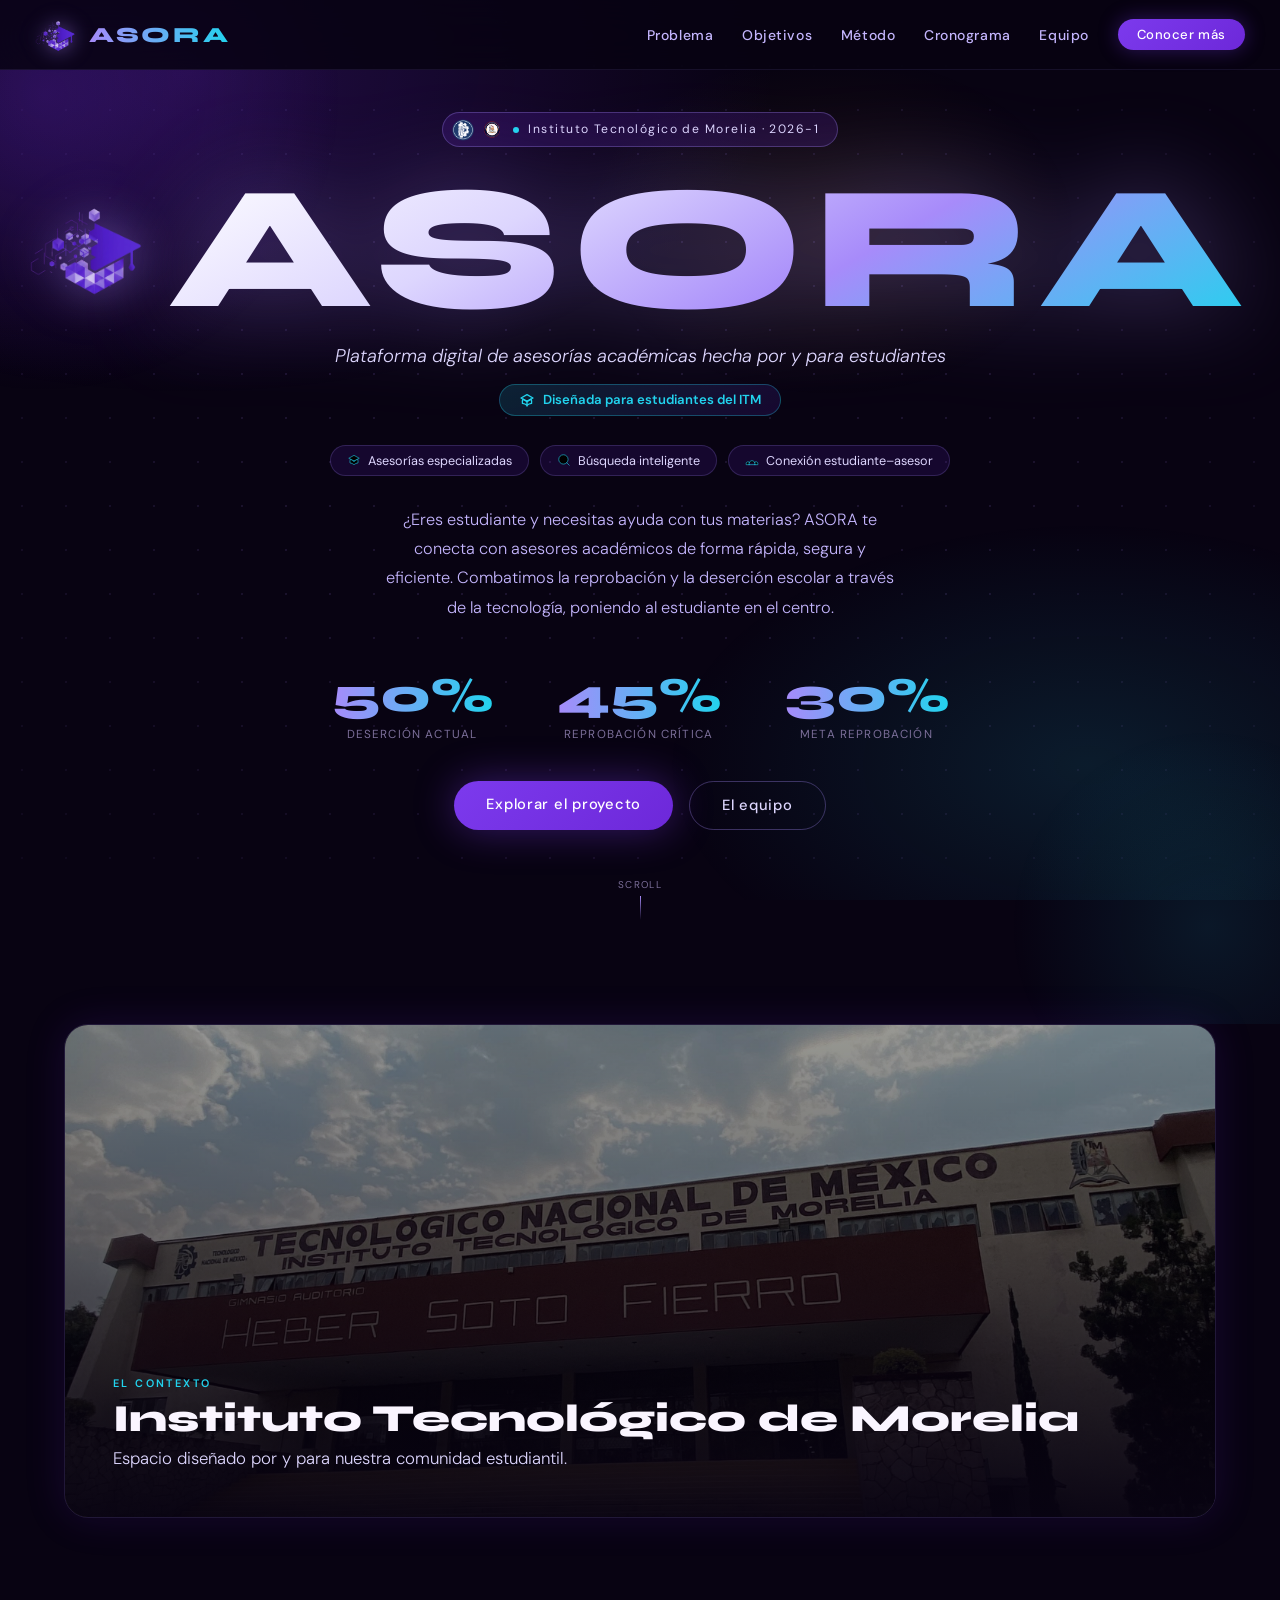
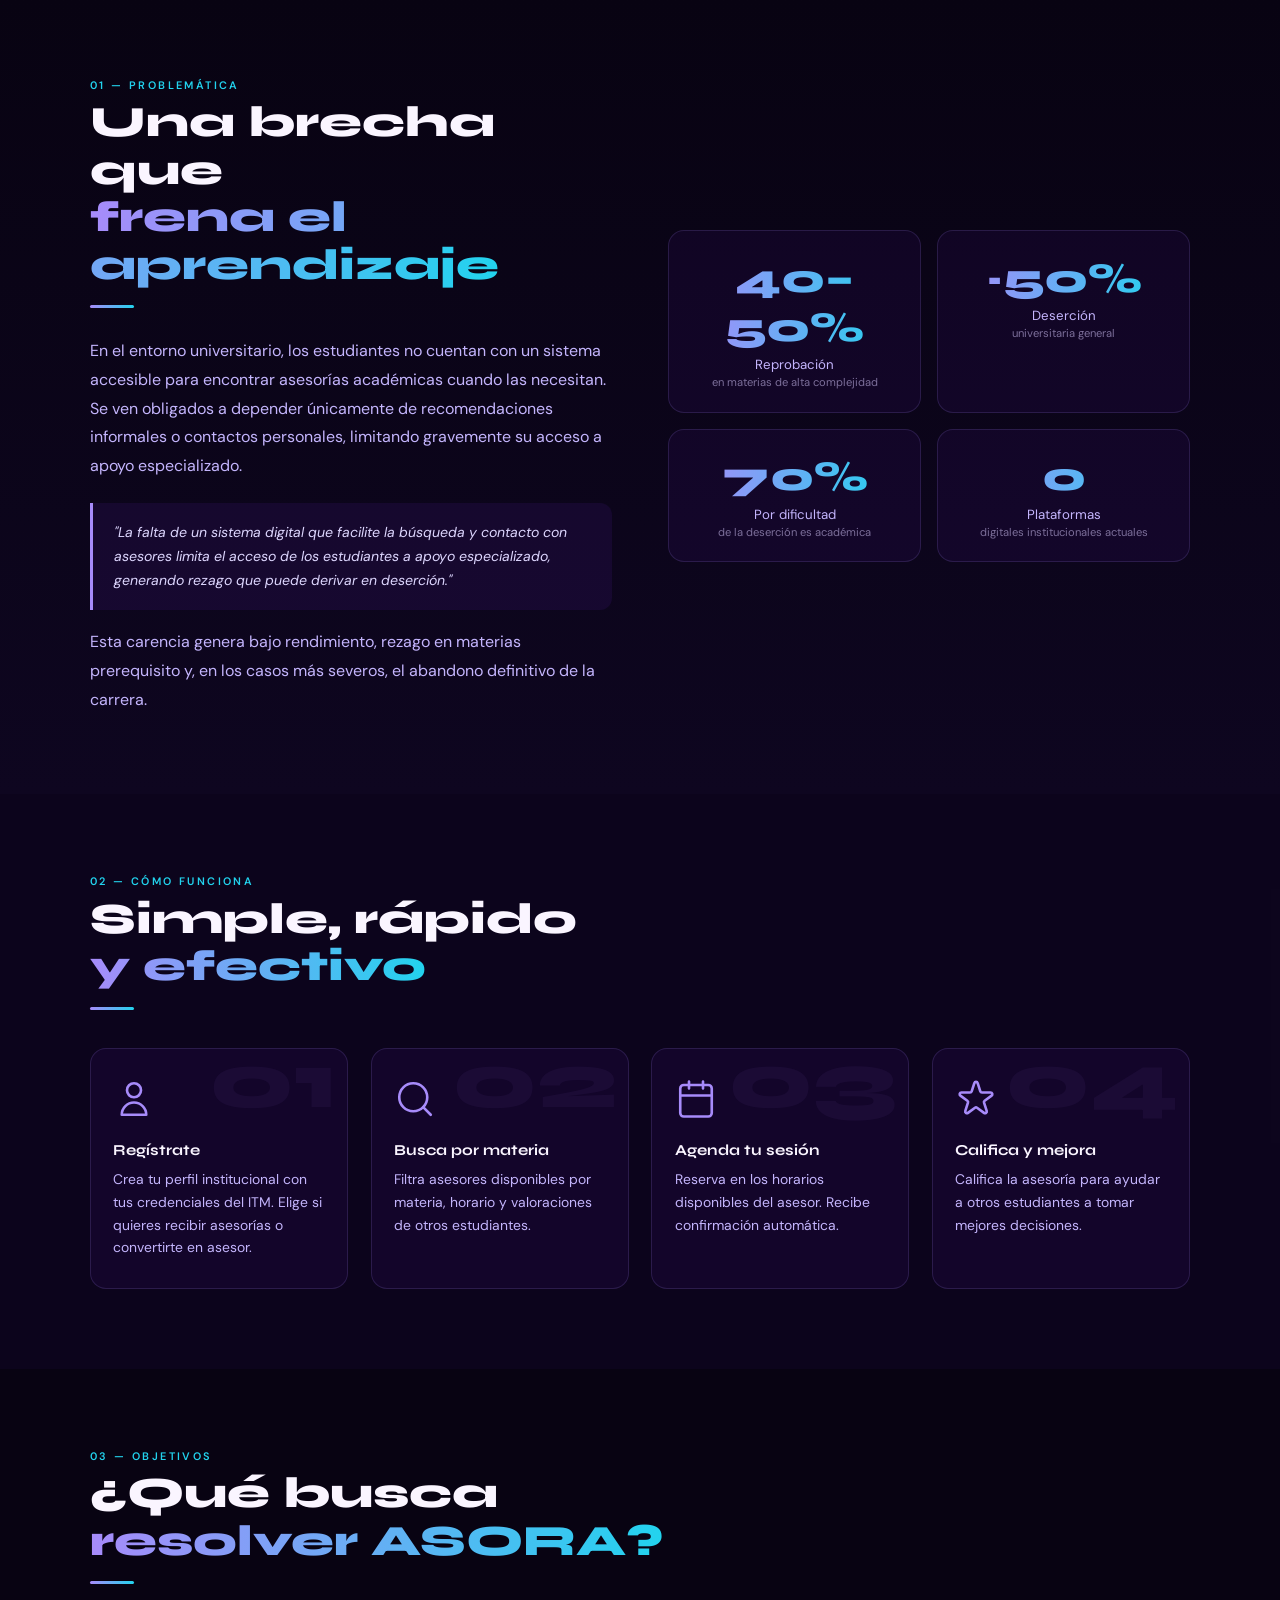
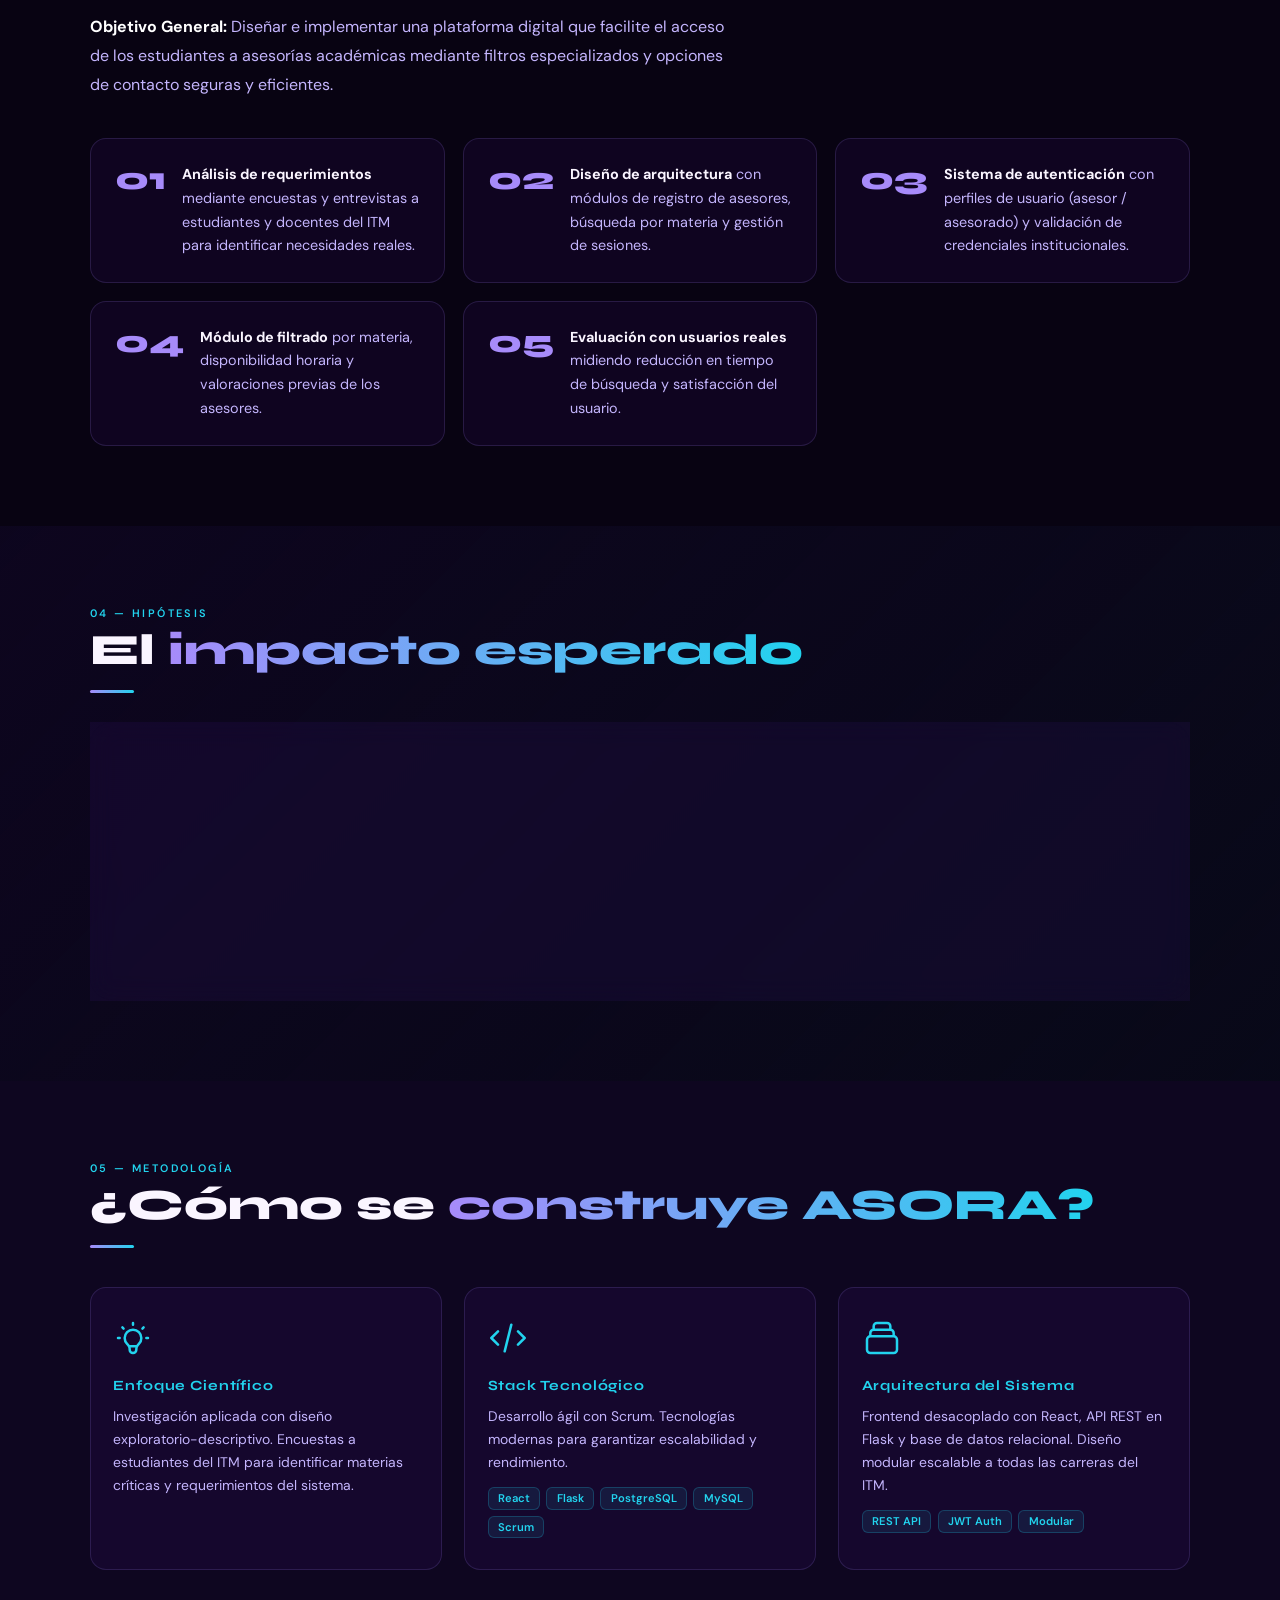
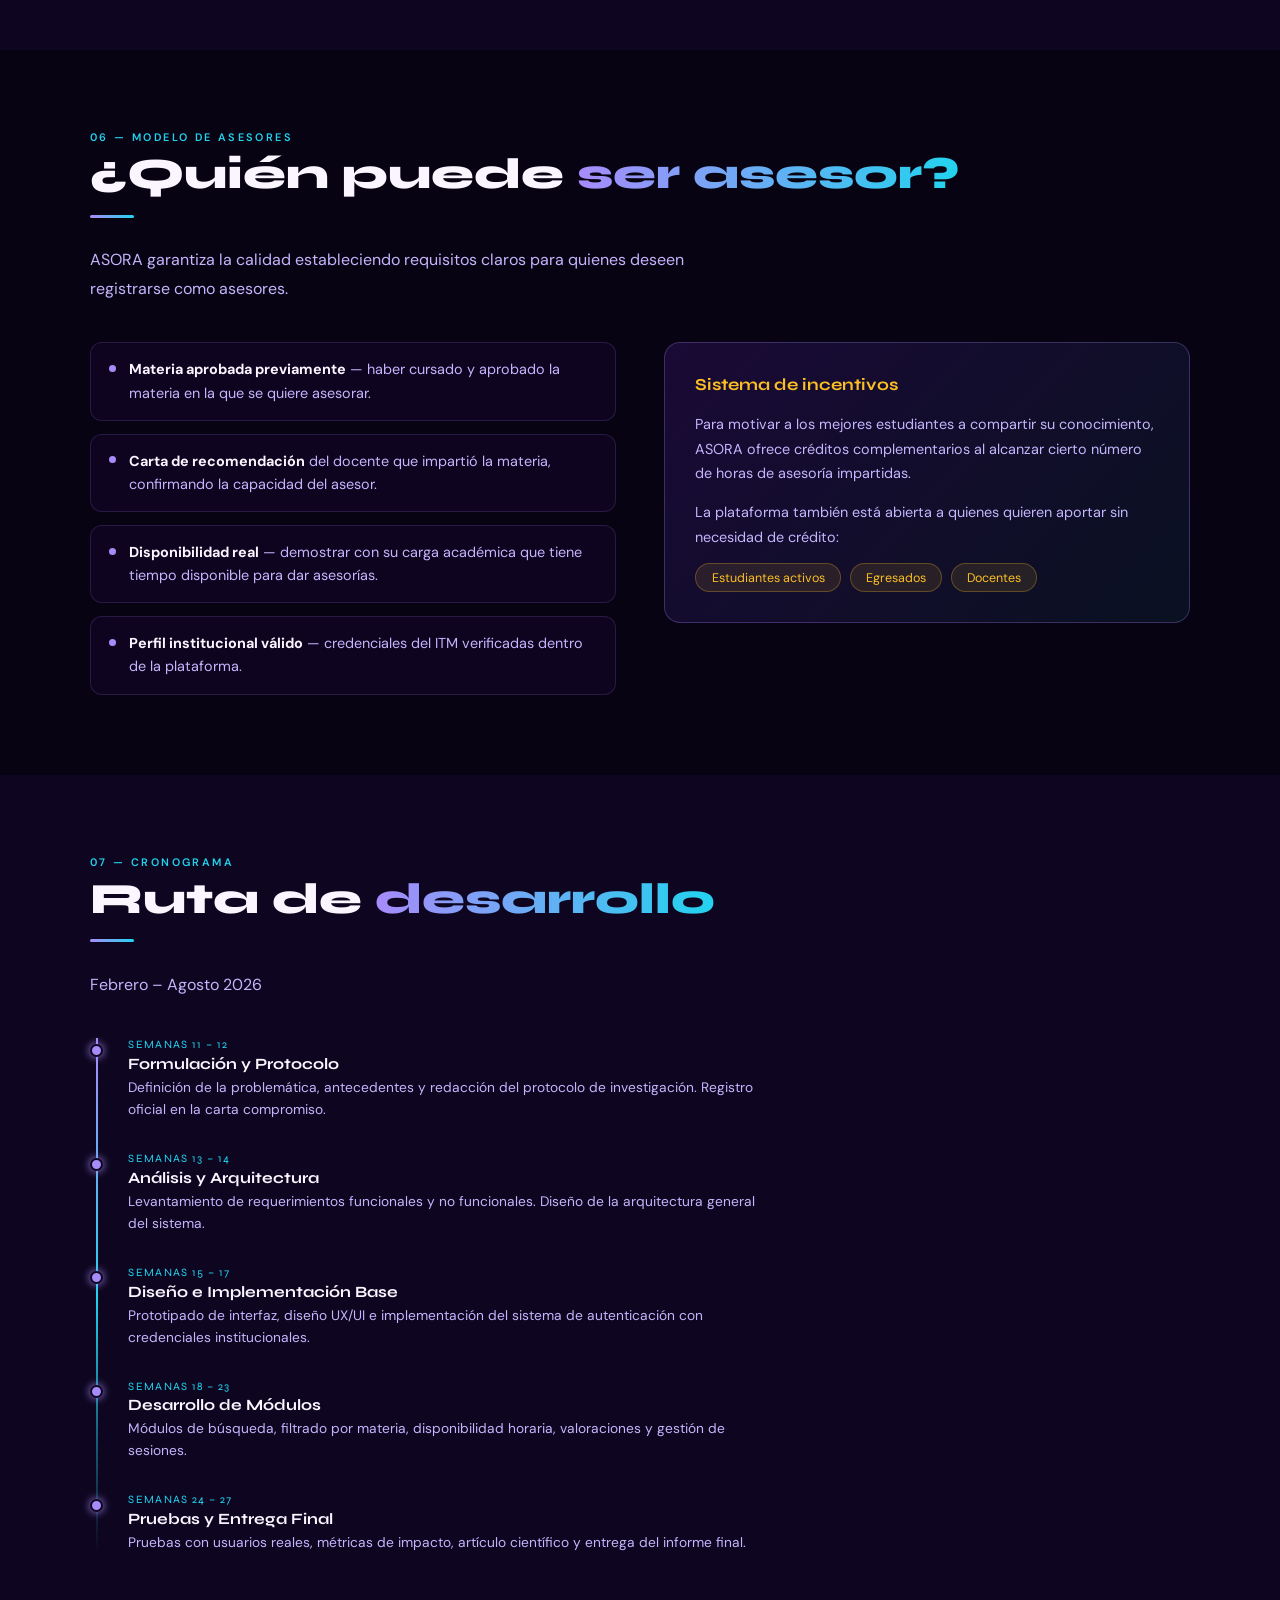
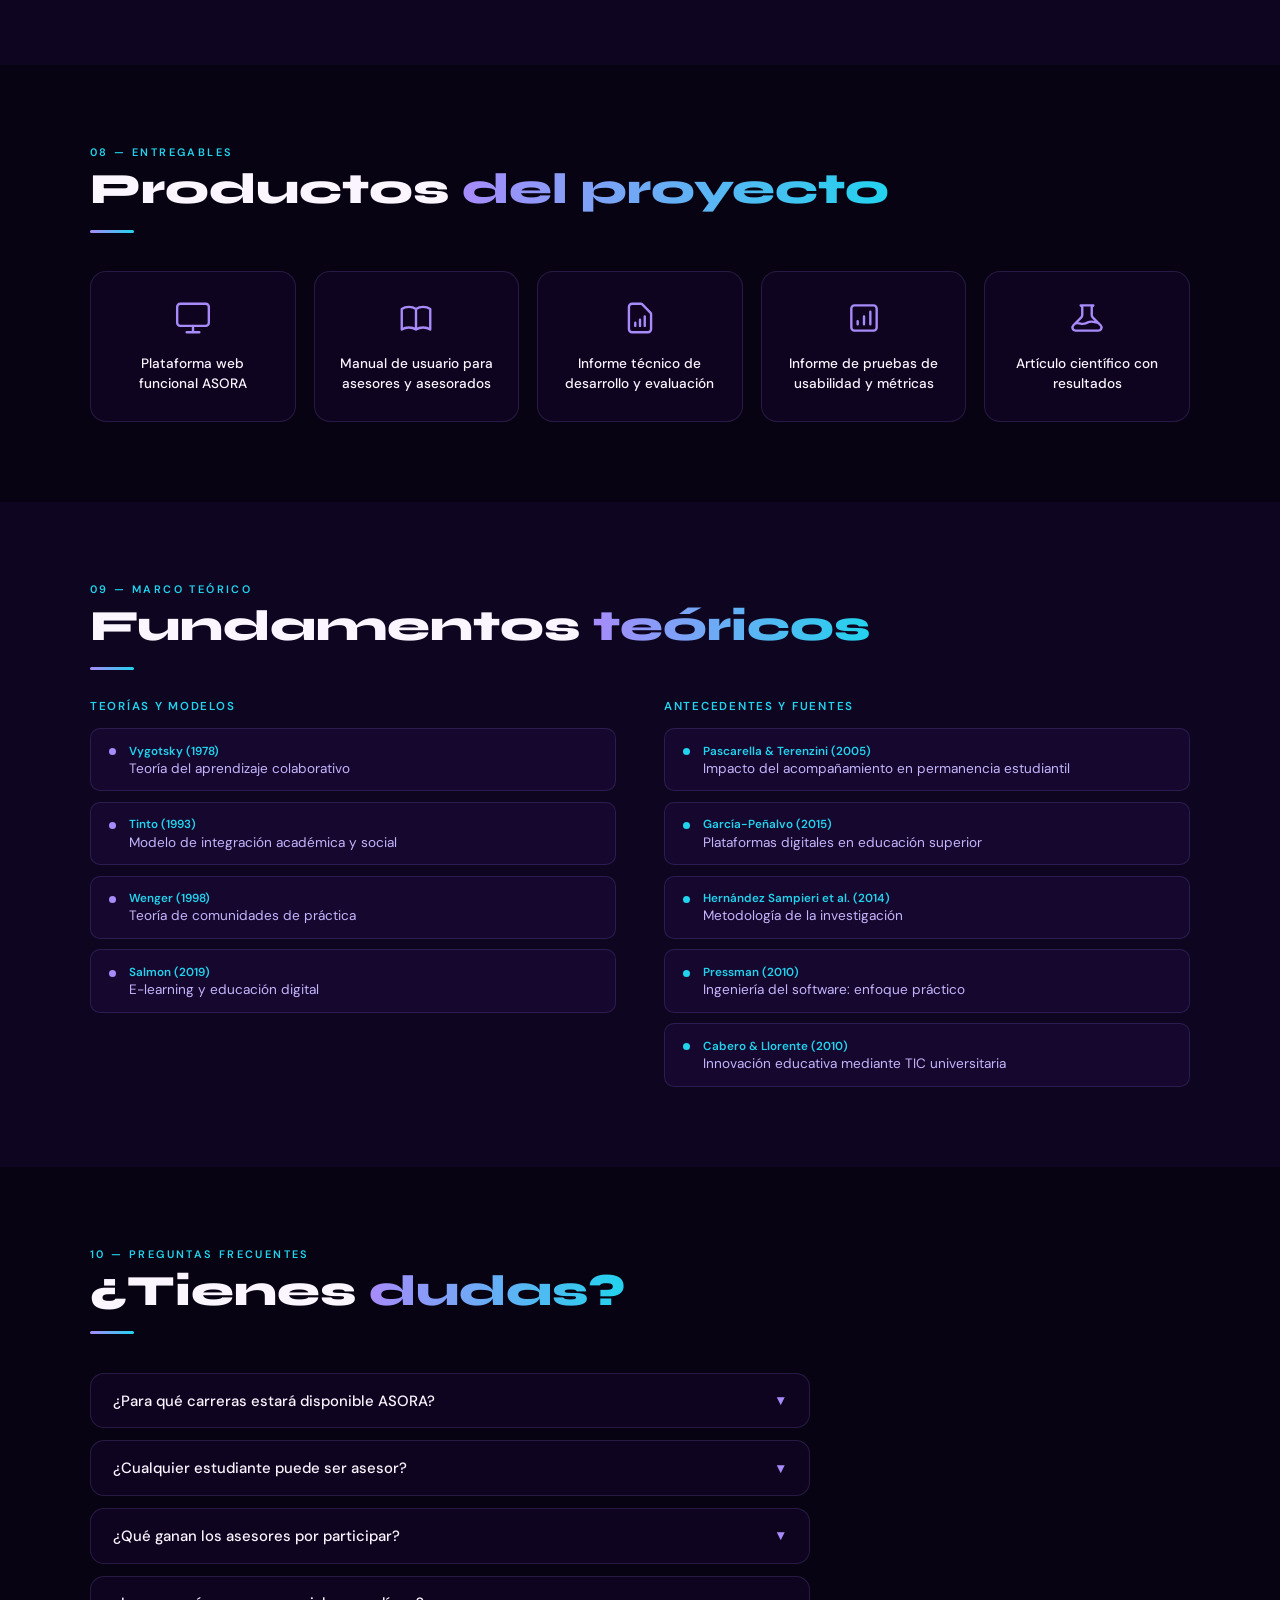
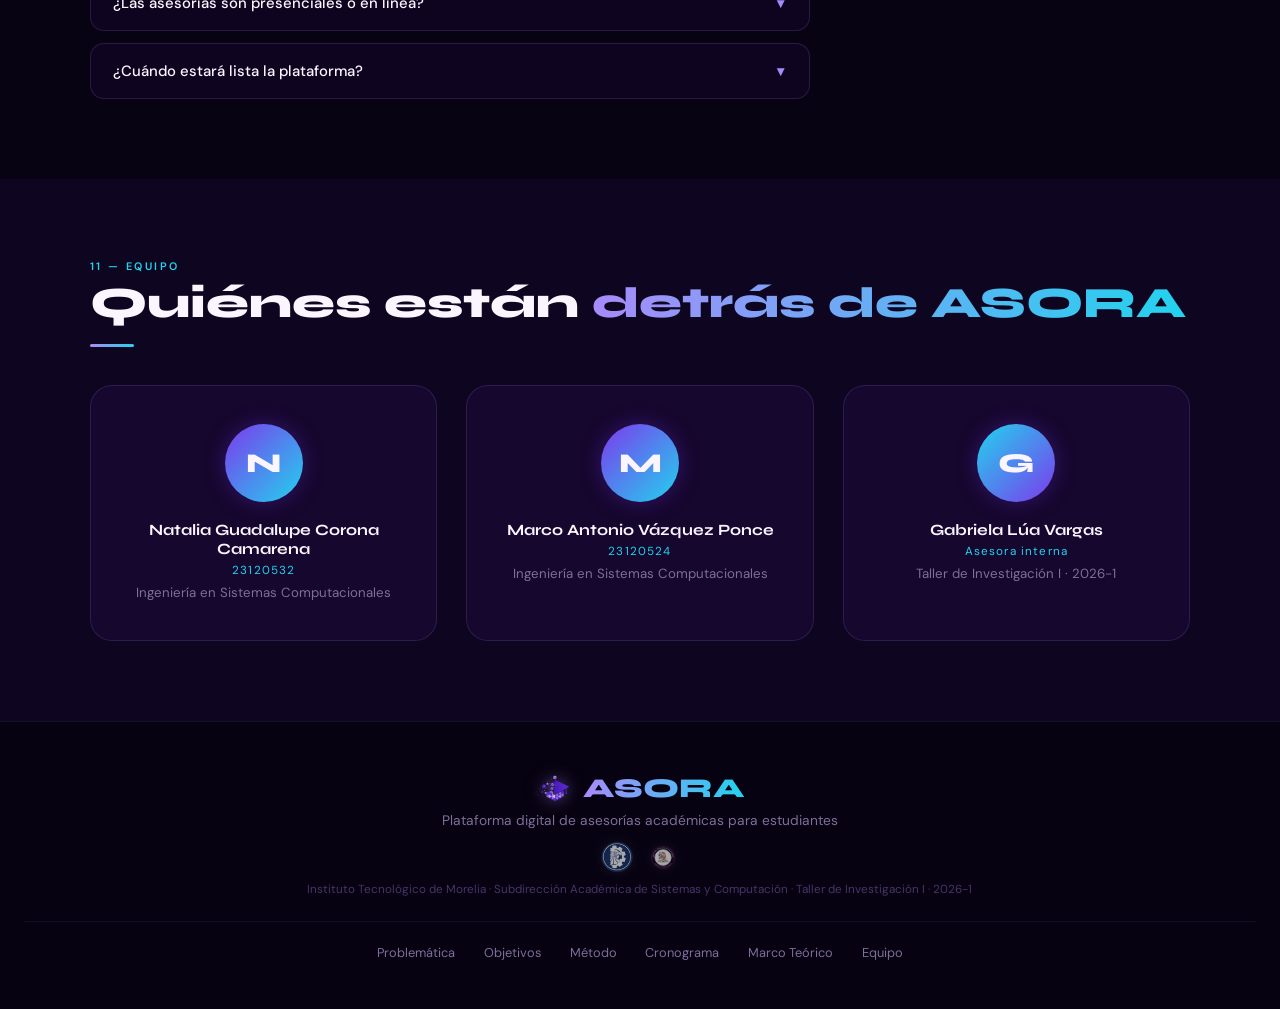
==== commit 9a056b8a: "Update index.html" ====
--- a/index.html
+++ b/index.html
@@ -115,7 +115,9 @@
       border-radius:99px;padding:.35rem 1.1rem .35rem .55rem;
       font-size:.76rem;letter-spacing:.12em;color:var(--purple-pale);margin-bottom:1.4rem;
       animation:fadeUp .7s ease both;
-    }
+      max-width:100%;box-sizing:border-box;
+    }
+    .badge-text{white-space:normal;line-height:1.3;text-align:left;flex:1;min-width:0}
     .hero-badge .badge-inst{display:flex;align-items:center;gap:.45rem}
     .hero-badge .badge-inst img{height:22px;width:22px;object-fit:contain;border-radius:50%;flex-shrink:0}
     .badge-dot{width:6px;height:6px;border-radius:50%;background:var(--cyan);animation:blink 1.5s infinite}
@@ -310,84 +312,143 @@
     .reveal.visible{opacity:1;transform:translateY(0)}
 
     /* ── RESPONSIVE ── */
+    html,body{overflow-x:hidden;max-width:100vw}
+
     @media(max-width:900px){
       .problem-grid,.modelo-wrap,.marco-grid{grid-template-columns:1fr;gap:2rem}
       .metodo-cols{grid-template-columns:1fr 1fr}
       .team-grid{grid-template-columns:repeat(auto-fit,minmax(220px,1fr));gap:1.2rem}
     }
+
     @media(max-width:640px){
+      /* ── Global container ── */
+      section{padding:3rem 1.2rem}
+      .inner{padding:0;max-width:100%;overflow:hidden}
+      #context-banner{padding:0 1.2rem 3rem}
+
+      /* ── Nav ── */
       nav{padding:.7rem 1rem}
       .nav-links{display:none}
       .hamburger{display:flex}
       .nav-logo-img{width:34px;height:34px}
       .nav-wordmark{font-size:1.15rem}
-      section{padding:3rem 1rem}
-      .inner{padding:0}
-      .metodo-cols{grid-template-columns:1fr}
+      .mobile-menu{padding:1.2rem 1.5rem 1.8rem}
+      .mobile-menu a{font-size:1.05rem;padding:.85rem 0}
+
+      /* ── Hero ── */
+      .hero-logo-wrap{gap:.7rem}
+      .hero-logo-img{width:clamp(44px,12vw,64px)}
+      .hero-title{font-size:clamp(2.8rem,13vw,5rem)}
+      .hero-sub{font-size:.88rem;padding:0 .8rem;text-align:center}
+      .hero-desc{font-size:.88rem;padding:0 .8rem;text-align:left;line-height:1.75}
+      .hero-badge{font-size:.65rem;padding:.32rem .85rem;letter-spacing:.06em;border-radius:24px;gap:.35rem}
+      .hero-badge .badge-inst{display:none}
+      .badge-text{text-align:center}
+      .student-tag{font-size:.74rem;padding:.32rem .9rem}
+      .hero-pills{gap:.55rem;flex-direction:column;align-items:center;width:100%}
+      .pill{font-size:.78rem;padding:.4rem 1rem;width:100%;max-width:260px;justify-content:center}
       .hero-stats{gap:1.2rem}
-      .hero-cta{flex-direction:column;align-items:center}
-      .btn-primary,.btn-ghost{width:100%;max-width:280px;text-align:center}
-      .stat-grid{grid-template-columns:1fr 1fr}
-      .s-title{font-size:clamp(1.35rem,5vw,2.2rem)}
-      .s-text{font-size:.92rem}
-      .hero-logo-img{width:clamp(56px,16vw,80px)}
-      .hero-title{font-size:clamp(3.5rem,14vw,6rem)}
-      .hero-sub{font-size:.88rem}
-      .hero-desc{font-size:.86rem;padding:0 .3rem}
-      .hero-pills{gap:.5rem}
-      .pill{font-size:.72rem;padding:.3rem .75rem}
-      .hero-badge{font-size:.68rem;padding:.28rem .85rem}
+      .hero-cta{flex-direction:column;align-items:center;width:100%;gap:.7rem}
+      .btn-primary,.btn-ghost{width:100%;max-width:260px;text-align:center}
+      .scroll-cue{display:none}
+
+      /* ── Banner ── */
+      .banner-wrap{border-radius:16px;min-height:200px;aspect-ratio:16/10}
+      .banner-overlay{padding:1.2rem 1rem;background:linear-gradient(to top, rgba(8,3,18,.98) 0%, rgba(8,3,18,.55) 60%, transparent 100%);overflow:hidden}
+      .banner-title{font-size:clamp(1rem,4vw,1.4rem);line-height:1.25;overflow-wrap:break-word;word-break:break-word}
+      .banner-sub{font-size:.8rem;overflow-wrap:break-word}
+      .banner-label{font-size:.62rem}
+
+      /* ── Section typography ── */
+      .s-title{font-size:clamp(1.3rem,5.5vw,2rem);word-break:break-word;overflow-wrap:break-word}
+      .s-text{font-size:.9rem;text-align:left;line-height:1.75}
+
+      /* ── Problem ── */
+      .stat-grid{grid-template-columns:1fr;gap:.8rem}
+      .s-card{padding:1.2rem}
+      .s-card-num{font-size:clamp(1.5rem,5vw,2rem)}
+      .s-card-label{font-size:.85rem}
+      .s-card-sub{font-size:.72rem}
+      .quote-block{padding:.9rem 1rem}
+      .quote-block p{font-size:.82rem;text-align:left}
+
+      /* ── How ── */
       .how-grid{grid-template-columns:1fr;gap:1rem}
       .how-card{padding:1.4rem 1.1rem}
+      .how-card p{text-align:left}
+
+      /* ── Objetivos ── */
       .obj-grid{grid-template-columns:1fr;gap:.85rem}
       .obj-card{padding:1.2rem}
-      .ent-grid{grid-template-columns:repeat(auto-fit,minmax(140px,1fr));gap:.8rem}
-      .ent-card{padding:1.3rem .9rem}
+      .obj-text{text-align:left}
+
+      /* ── Hipotesis ── */
       .hipo-box{padding:1.5rem 1.2rem}
-      .hipo-quote{font-size:.92rem}
-      .hipo-tags{gap:.45rem}
-      .hipo-tag{font-size:.72rem;padding:.32rem .85rem}
+      .hipo-quote{font-size:.9rem;text-align:left;line-height:1.75}
+      .hipo-tags{gap:.5rem;justify-content:center;flex-wrap:wrap}
+      .hipo-tag{font-size:.72rem;padding:.35rem .9rem;flex-shrink:0}
+
+      /* ── Metodo ── */
+      .metodo-cols{grid-template-columns:1fr}
+      .metodo-card{padding:1.4rem 1.1rem}
+      .metodo-card p{text-align:left}
+      .tag-row{justify-content:flex-start}
+
+      /* ── Modelo ── */
+      .req-item{padding:.8rem .9rem}
+      .req-item div{text-align:left}
+      .incentive-box{padding:1.4rem 1.1rem}
+      .incentive-box p{text-align:left}
+      .type-chips{justify-content:center}
+
+      /* ── Timeline ── */
+      .tl-desc{text-align:left}
+
+      /* ── Entregables ── */
+      .ent-grid{grid-template-columns:1fr;gap:.8rem}
+      .ent-card{padding:1.3rem 1.1rem;display:flex;flex-direction:row;align-items:center;gap:.9rem;text-align:left}
+      .ent-icon{margin:0;flex-shrink:0}
+      .ent-title{font-size:.85rem}
+
+      /* ── Marco ── */
+      .marco-grid{gap:1.5rem}
+      .teoria-item{padding:.7rem .9rem}
+
+      /* ── FAQ ── */
+      .faq-q{font-size:.86rem;padding:.9rem 1.1rem}
+      .faq-a{font-size:.82rem;text-align:left}
+
+      /* ── Team ── */
       .team-grid{grid-template-columns:1fr;gap:1rem}
       .team-card{padding:1.8rem 1.3rem;border-radius:16px}
       .team-avatar{width:64px;height:64px;font-size:1.4rem}
       .team-name{font-size:.9rem}
-      .faq-q{font-size:.86rem;padding:.9rem 1.1rem}
-      .faq-a{font-size:.82rem}
+
+      /* ── Footer ── */
       .footer-brand{gap:.5rem}
       .footer-logo-img{width:28px;height:28px}
       .footer-wordmark{font-size:1.35rem}
       .footer-sub{font-size:.78rem}
-      .footer-inst{font-size:.66rem;line-height:1.5;max-width:100%}
-      .footer-links{gap:1rem}
-      .footer-links a{font-size:.74rem}
-      .student-tag{font-size:.74rem;padding:.32rem .9rem}
+      .footer-inst{font-size:.66rem;line-height:1.5;max-width:100%;padding:0 .5rem}
       .footer-inst-logos img{height:26px;width:26px}
       .footer-inst-logos{gap:.7rem}
-      .hero-badge .badge-inst img{height:18px;width:18px}
-      .banner-wrap{border-radius:16px;min-height:260px}
-      .banner-overlay{background:linear-gradient(to top, rgba(8,3,18,.98) 0%, rgba(8,3,18,.4) 70%, transparent 100%)}
-      .quote-block{padding:.9rem 1rem}
-      .quote-block p{font-size:.82rem}
-      .metodo-card{padding:1.4rem 1.1rem}
-      .req-item{padding:.8rem .9rem}
-      .incentive-box{padding:1.4rem 1.1rem}
-      .marco-grid{gap:1.5rem}
-      .teoria-item{padding:.7rem .9rem}
-      .scroll-cue{display:none}
-      .mobile-menu{padding:1.2rem 1.5rem 1.8rem}
-      .mobile-menu a{font-size:1.05rem;padding:.85rem 0}
-    }
+      .footer-links{gap:.6rem .9rem;flex-wrap:wrap;justify-content:center;padding:0 .5rem}
+      .footer-links a{font-size:.76rem}
+    }
+
     @media(max-width:380px){
-      .hero-title{font-size:3.2rem}
-      .hero-logo-img{width:48px}
+      .hero-title{font-size:2.6rem}
+      .hero-logo-img{width:40px}
       .stat-grid{grid-template-columns:1fr}
-      .s-card{padding:1.1rem}
-      .s-card-num{font-size:clamp(1.4rem,5vw,2rem)}
-      .stat-num{font-size:clamp(1.5rem,6vw,2.2rem)}
+      .s-card{padding:1rem}
+      .s-card-num{font-size:clamp(1.3rem,5vw,1.8rem)}
+      .stat-num{font-size:clamp(1.4rem,6vw,2rem)}
       .hero-stats{gap:1rem}
       .ent-grid{grid-template-columns:1fr 1fr}
-      .pill{font-size:.68rem;padding:.25rem .6rem}
+      .pill{font-size:.72rem;padding:.3rem .7rem}
       .pill svg{width:12px;height:12px}
+      .s-title{font-size:clamp(1.15rem,5vw,1.6rem)}
+      .banner-title{font-size:1rem}
     }
   </style>
 </head>
@@ -433,7 +494,7 @@
       <img src="tecnm_logo.png" alt="TecNM" />
       <img src="tecnmmorelia_logo.png" alt="ITM" />
     </div>
-    <span class="badge-dot"></span>Instituto Tecnológico de Morelia &middot; 2026-1
+    <span class="badge-dot"></span><span class="badge-text">Instituto Tecnológico de Morelia &middot; 2026-1</span>
   </div>
   <div class="hero-logo-wrap">
     <img class="hero-logo-img" src="logo.png" alt="ASORA" />
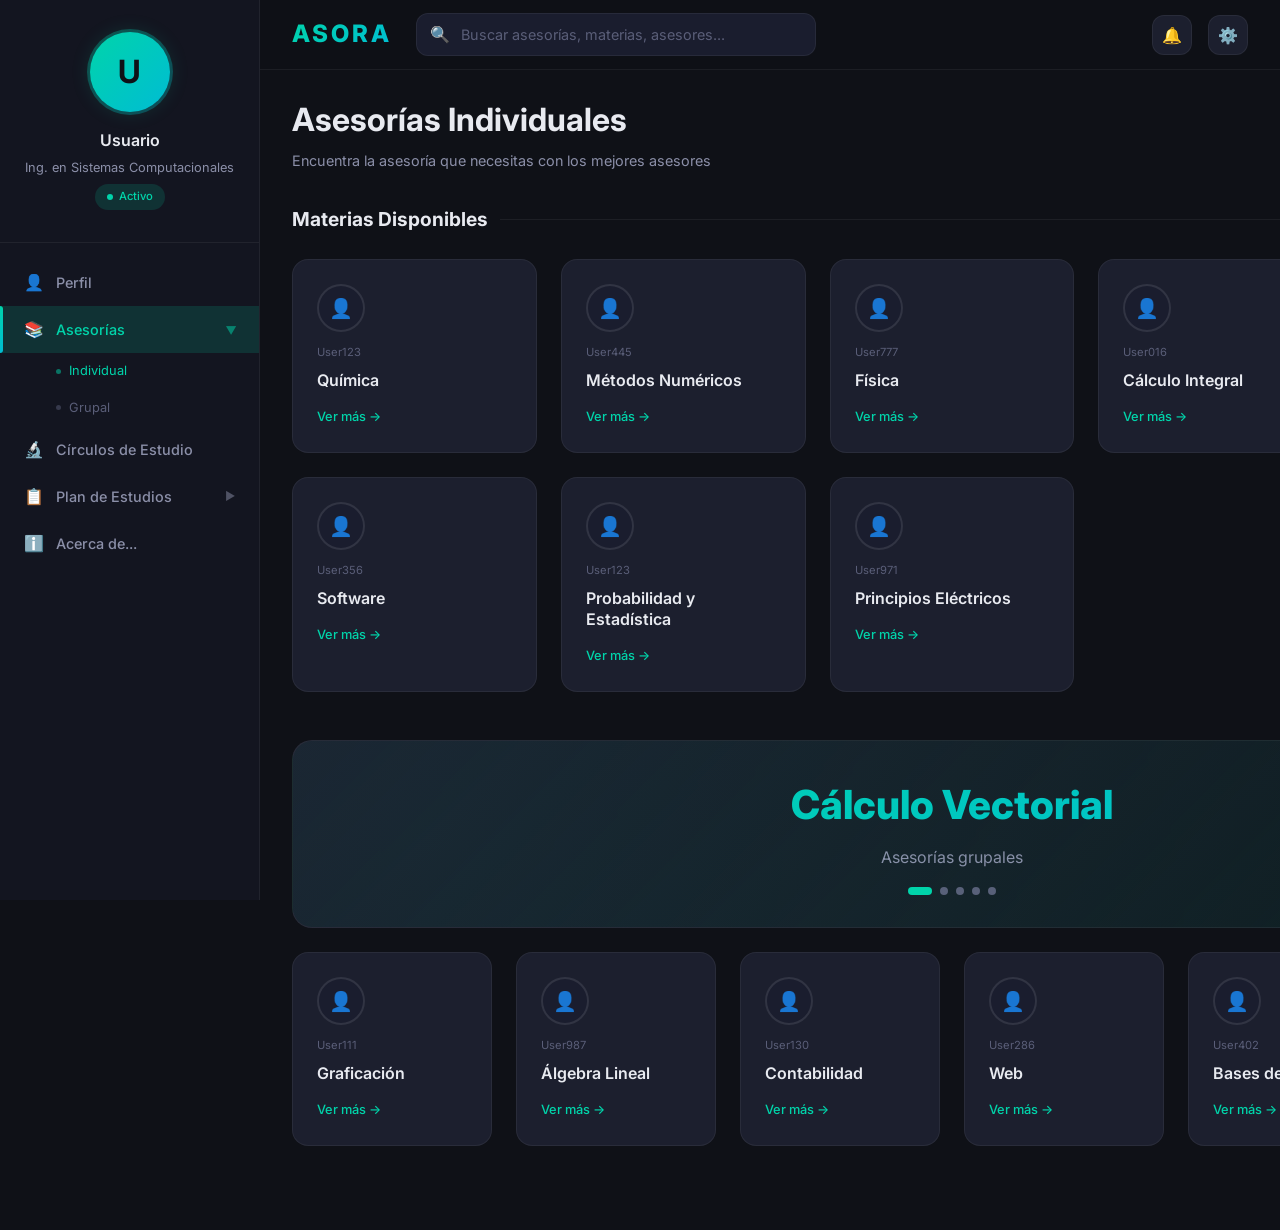
==== commit 5ae0c2b9: "Implementacion completa de ASORA: Backend Flask, Frontend React, Modulo Admin y Sistema de Asesorias" ====
--- a/index.html
+++ b/index.html
@@ -1,869 +1,238 @@
 <!DOCTYPE html>
 <html lang="es">
 <head>
-  <meta charset="UTF-8" />
-  <meta name="viewport" content="width=device-width, initial-scale=1.0" />
-  <title>ASORA – Plataforma digital para asesorías escolares</title>
-  <link rel="preconnect" href="https://fonts.googleapis.com" />
-  <link rel="preconnect" href="https://fonts.gstatic.com" crossorigin />
-  <link href="https://fonts.googleapis.com/css2?family=Syne:wght@400;600;700;800&family=DM+Sans:ital,opsz,wght@0,9..40,300;0,9..40,400;0,9..40,500;1,9..40,300&display=swap" rel="stylesheet" />
-  <style>
-    :root {
-      --bg:           #080312;
-      --bg2:          #0e0620;
-      --purple:       #6d28d9;
-      --purple-mid:   #7c3aed;
-      --purple-hi:    #a78bfa;
-      --purple-pale:  #ddd6fe;
-      --cyan:         #22d3ee;
-      --gold:         #fbbf24;
-      --white:        #faf5ff;
-      --body:         #c4b5fd;
-      --muted:        #7c6f9a;
-      --card-bg:      rgba(109,40,217,.07);
-      --card-border:  rgba(167,139,250,.16);
-      --r:            16px;
-    }
-    *,*::before,*::after{box-sizing:border-box;margin:0;padding:0}
-    html{scroll-behavior:smooth}
-    body{font-family:"DM Sans",sans-serif;background:var(--bg);color:var(--white);overflow-x:hidden}
-
-    /* ── BUBBLE CANVAS ── */
-    #bubbles{position:fixed;inset:0;z-index:0;pointer-events:none;overflow:hidden}
-    .bubble{
-      position:absolute;bottom:-120px;border-radius:50%;
-      background:radial-gradient(circle at 35% 35%, rgba(167,139,250,.35), rgba(109,40,217,.08));
-      border:1px solid rgba(167,139,250,.2);
-      animation:riseUp linear infinite;
-      backdrop-filter:blur(2px);
-    }
-    @keyframes riseUp{
-      0%  {transform:translateY(0) translateX(0) scale(1);   opacity:0}
-      5%  {opacity:1}
-      90% {opacity:.4}
-      100%{transform:translateY(-110vh) translateX(var(--drift,30px)) scale(1.2);opacity:0}
-    }
-
-    /* ── MESH ── */
-    body::before{
-      content:"";position:fixed;inset:0;z-index:0;pointer-events:none;
-      background:
-        radial-gradient(ellipse 70% 55% at 15% 8%,  rgba(109,40,217,.25) 0%,transparent 65%),
-        radial-gradient(ellipse 55% 45% at 85% 85%, rgba(34,211,238,.12)  0%,transparent 60%),
-        radial-gradient(ellipse 35% 35% at 65% 25%, rgba(251,191,36,.07)  0%,transparent 55%);
-    }
-
-    /* ── DOT GRID ── */
-    body::after{
-      content:"";position:fixed;inset:0;z-index:0;pointer-events:none;
-      background-image:radial-gradient(rgba(167,139,250,.12) 1px, transparent 1px);
-      background-size:44px 44px;
-      mask-image:radial-gradient(ellipse 90% 90% at 50% 50%,black 30%,transparent 100%);
-    }
-
-    /* ── NAV ── */
-    nav{
-      position:fixed;top:0;width:100%;z-index:200;
-      display:flex;align-items:center;justify-content:space-between;
-      padding:.85rem 2.2rem;
-      background:rgba(8,3,18,.85);
-      backdrop-filter:blur(22px);
-      border-bottom:1px solid rgba(167,139,250,.1);
-    }
-    .nav-brand{display:flex;align-items:center;gap:.75rem}
-    .nav-logo-img{width:42px;height:42px;object-fit:contain;filter:drop-shadow(0 0 10px rgba(167,139,250,.6))}
-    .nav-wordmark{
-      font-family:"Syne",sans-serif;font-size:1.35rem;font-weight:800;letter-spacing:.12em;
-      background:linear-gradient(90deg,var(--purple-hi),var(--cyan));
-      -webkit-background-clip:text;-webkit-text-fill-color:transparent;
-    }
-    .nav-links{display:flex;gap:1.8rem;align-items:center}
-    .nav-links a{color:var(--body);text-decoration:none;font-size:.875rem;font-weight:500;letter-spacing:.04em;transition:color .2s}
-    .nav-links a:hover{color:var(--white)}
-    .nav-btn{
-      background:linear-gradient(135deg,var(--purple-mid),var(--purple)) !important;
-      color:#fff !important;padding:.42rem 1.2rem;border-radius:99px;
-      font-size:.82rem !important;box-shadow:0 0 20px rgba(124,58,237,.35);
-      transition:box-shadow .2s;
-    }
-    .nav-btn:hover{box-shadow:0 0 35px rgba(124,58,237,.6) !important}
-    .hamburger{display:none;flex-direction:column;gap:5px;cursor:pointer;background:none;border:none;padding:4px}
-    .hamburger span{display:block;width:24px;height:2px;background:var(--purple-hi);border-radius:2px;transition:all .3s}
-    .hamburger.open span:nth-child(1){transform:translateY(7px) rotate(45deg)}
-    .hamburger.open span:nth-child(2){opacity:0}
-    .hamburger.open span:nth-child(3){transform:translateY(-7px) rotate(-45deg)}
-    .mobile-menu{display:none;flex-direction:column;position:fixed;top:57px;left:0;right:0;z-index:199;background:rgba(8,3,18,.97);backdrop-filter:blur(20px);border-bottom:1px solid rgba(167,139,250,.1);padding:1rem 2rem 1.5rem}
-    .mobile-menu.open{display:flex}
-    .mobile-menu a{color:var(--body);text-decoration:none;font-size:1rem;font-weight:500;padding:.8rem 0;border-bottom:1px solid rgba(167,139,250,.08);transition:color .2s}
-    .mobile-menu a:last-child{border:none;color:var(--purple-hi)}
-    .mobile-menu a:hover{color:var(--white)}
-
-    /* ── HERO ── */
-    #hero{
-      position:relative;z-index:1;
-      min-height:100svh;display:flex;flex-direction:column;align-items:center;justify-content:center;
-      text-align:center;padding:7rem 1.5rem 6.5rem;overflow:hidden
-    }
-    .hero-orb{position:absolute;border-radius:50%;pointer-events:none;animation:orbFloat 9s ease-in-out infinite alternate}
-    .orb-a{width:min(600px,95vw);height:min(600px,95vw);background:radial-gradient(circle,rgba(109,40,217,.22) 0%,transparent 70%);top:-20%;left:-20%;animation-duration:10s}
-    .orb-b{width:min(400px,70vw);height:min(400px,70vw);background:radial-gradient(circle,rgba(34,211,238,.1) 0%,transparent 70%);bottom:-10%;right:-10%;animation-duration:12s;animation-delay:-4s}
-    @keyframes orbFloat{from{transform:translate(0,0) scale(1)}to{transform:translate(25px,20px) scale(1.08)}}
-
-    .hero-badge{
-      display:inline-flex;align-items:center;gap:.6rem;
-      background:rgba(109,40,217,.18);border:1px solid rgba(167,139,250,.3);
-      border-radius:99px;padding:.35rem 1.1rem .35rem .55rem;
-      font-size:.76rem;letter-spacing:.12em;color:var(--purple-pale);margin-bottom:1.4rem;
-      animation:fadeUp .7s ease both;
-      max-width:100%;box-sizing:border-box;
-    }
-    .badge-text{white-space:normal;line-height:1.3;text-align:left;flex:1;min-width:0}
-    .hero-badge .badge-inst{display:flex;align-items:center;gap:.45rem}
-    .hero-badge .badge-inst img{height:22px;width:22px;object-fit:contain;border-radius:50%;flex-shrink:0}
-    .badge-dot{width:6px;height:6px;border-radius:50%;background:var(--cyan);animation:blink 1.5s infinite}
-    @keyframes blink{0%,100%{opacity:1}50%{opacity:.15}}
-
-    .hero-logo-wrap{display:flex;align-items:center;justify-content:center;gap:1.2rem;margin-bottom:.5rem;animation:fadeUp .9s .05s ease both}
-    .hero-logo-img{width:clamp(70px,14vw,120px);filter:drop-shadow(0 0 24px rgba(167,139,250,.55))}
-    .hero-title{
-      font-family:"Syne",sans-serif;
-      font-size:clamp(5rem,17vw,11rem);font-weight:800;line-height:.9;letter-spacing:.05em;
-      background:linear-gradient(150deg,#fff 0%,var(--purple-pale) 32%,var(--purple-hi) 62%,var(--cyan) 100%);
-      -webkit-background-clip:text;-webkit-text-fill-color:transparent;
-      filter:drop-shadow(0 0 50px rgba(167,139,250,.38));
-    }
-    .hero-sub{font-size:clamp(.95rem,2.5vw,1.15rem);color:var(--purple-pale);font-style:italic;font-weight:300;margin-top:.5rem;animation:fadeUp 1s .2s ease both}
-    .hero-desc{max-width:520px;margin:1.8rem auto 0;font-size:clamp(.88rem,2vw,1.02rem);color:var(--body);line-height:1.8;font-weight:300;animation:fadeUp 1s .35s ease both}
-
-    .hero-pills{display:flex;gap:.7rem;flex-wrap:wrap;justify-content:center;margin-top:1.8rem;animation:fadeUp 1s .45s ease both}
-    .pill{display:flex;align-items:center;gap:.45rem;background:rgba(109,40,217,.14);border:1px solid rgba(167,139,250,.2);border-radius:99px;padding:.38rem 1rem;font-size:.79rem;color:var(--purple-pale)}
-    .pill svg{width:14px;height:14px;flex-shrink:0;stroke:var(--cyan)}
-
-    .hero-stats{display:flex;gap:clamp(1.5rem,5vw,4rem);margin-top:2.8rem;flex-wrap:wrap;justify-content:center;animation:fadeUp 1s .55s ease both}
-    .stat{text-align:center}
-    .stat-num{font-family:"Syne",sans-serif;font-size:clamp(1.9rem,5.5vw,3rem);font-weight:800;background:linear-gradient(90deg,var(--purple-hi),var(--cyan));-webkit-background-clip:text;-webkit-text-fill-color:transparent}
-    .stat-label{font-size:.73rem;color:var(--muted);letter-spacing:.1em;margin-top:.15rem;text-transform:uppercase}
-
-    .hero-cta{display:flex;gap:1rem;flex-wrap:wrap;justify-content:center;margin-top:2.4rem;animation:fadeUp 1s .65s ease both}
-    .btn-primary{padding:.85rem 2rem;border-radius:99px;background:linear-gradient(135deg,var(--purple-mid),var(--purple));color:#fff;font-family:"DM Sans",sans-serif;font-size:.92rem;font-weight:500;letter-spacing:.05em;border:none;cursor:pointer;text-decoration:none;box-shadow:0 0 40px rgba(124,58,237,.4);transition:transform .2s,box-shadow .2s}
-    .btn-primary:hover{transform:translateY(-2px);box-shadow:0 0 60px rgba(124,58,237,.7)}
-    .btn-ghost{padding:.85rem 2rem;border-radius:99px;background:transparent;border:1px solid rgba(167,139,250,.33);color:var(--purple-pale);font-family:"DM Sans",sans-serif;font-size:.92rem;font-weight:500;letter-spacing:.05em;cursor:pointer;text-decoration:none;transition:border-color .2s,background .2s,color .2s}
-    .btn-ghost:hover{background:rgba(167,139,250,.09);border-color:var(--purple-hi);color:#fff}
-
-    .scroll-cue{position:relative;margin-top:3rem;display:flex;flex-direction:column;align-items:center;gap:.35rem;color:var(--muted);font-size:.62rem;letter-spacing:.15em;animation:fadeUp 1s 1.2s ease both}
-    .scroll-cue .sline{width:1px;height:24px;background:linear-gradient(var(--purple-hi),transparent);animation:pulseLine 2s ease-in-out infinite}
-    @keyframes pulseLine{0%,100%{opacity:.2;transform:scaleY(.5)}50%{opacity:1;transform:scaleY(1)}}
-
-    /* ── CONTEXT BANNER ── */
-    #context-banner{position:relative;z-index:1;padding:0 1.5rem 5rem;max-width:1200px;margin:0 auto}
-    .banner-wrap{position:relative;border-radius:24px;overflow:hidden;aspect-ratio:21/9;min-height:300px;border:1px solid var(--card-border);box-shadow:0 0 40px rgba(109,40,217,.15)}
-    .banner-img{width:100%;height:100%;object-fit:cover;filter:saturate(.7) brightness(.6);transition:transform 1s ease,filter 1s ease}
-    .banner-wrap:hover .banner-img{transform:scale(1.03);filter:saturate(.9) brightness(.85)}
-    .banner-overlay{position:absolute;inset:0;background:linear-gradient(to top, rgba(8,3,18,.95) 0%, rgba(8,3,18,.3) 60%, transparent 100%);display:flex;flex-direction:column;justify-content:flex-end;padding:clamp(1.5rem,4vw,3rem)}
-    .banner-label{font-size:.68rem;letter-spacing:.22em;color:var(--cyan);font-weight:600;text-transform:uppercase;margin-bottom:.5rem}
-    .banner-title{font-family:"Syne",sans-serif;font-size:clamp(1.4rem,4vw,2.4rem);font-weight:800;color:var(--white);margin-bottom:.4rem;line-height:1.1}
-    .banner-sub{font-size:clamp(.85rem,2vw,1.05rem);color:var(--purple-pale);font-weight:300}
-
-    /* ── SECTIONS ── */
-    section{position:relative;z-index:1;padding:5rem 1.5rem}
-    .inner{max-width:1100px;margin:0 auto}
-    .s-label{font-size:.68rem;letter-spacing:.22em;color:var(--cyan);font-weight:600;text-transform:uppercase;margin-bottom:.45rem}
-    .s-title{font-family:"Syne",sans-serif;font-size:clamp(1.6rem,4vw,2.7rem);font-weight:800;line-height:1.1;margin-bottom:1rem}
-    .s-title em{font-style:normal;background:linear-gradient(90deg,var(--purple-hi),var(--cyan));-webkit-background-clip:text;-webkit-text-fill-color:transparent}
-    .s-text{color:var(--body);font-size:1rem;line-height:1.8;max-width:640px}
-    .divider{width:44px;height:3px;background:linear-gradient(90deg,var(--purple-hi),var(--cyan));border-radius:2px;margin:.9rem 0 1.8rem}
-
-    /* ── PROBLEM ── */
-    #problema{background:linear-gradient(180deg,var(--bg) 0%,var(--bg2) 100%)}
-    .problem-grid{display:grid;grid-template-columns:1fr 1fr;gap:3.5rem;align-items:center}
-    .stat-grid{display:grid;grid-template-columns:1fr 1fr;gap:1rem}
-    .s-card{background:var(--card-bg);border:1px solid var(--card-border);border-radius:var(--r);padding:1.4rem;text-align:center;transition:transform .3s,border-color .3s}
-    .s-card:hover{transform:translateY(-4px);border-color:var(--purple-hi)}
-    .s-card-num{font-family:"Syne",sans-serif;font-size:clamp(1.7rem,4vw,2.6rem);font-weight:800;background:linear-gradient(90deg,var(--purple-hi),var(--cyan));-webkit-background-clip:text;-webkit-text-fill-color:transparent}
-    .s-card-label{font-size:.83rem;color:var(--body);margin-top:.3rem}
-    .s-card-sub{font-size:.7rem;color:var(--muted);margin-top:.12rem}
-    .quote-block{margin-top:1.4rem;padding:1.1rem 1.3rem;background:rgba(109,40,217,.1);border-left:3px solid var(--purple-hi);border-radius:0 12px 12px 0}
-    .quote-block p{font-size:.88rem;color:var(--purple-pale);font-style:italic;line-height:1.7}
-
-    /* ── HOW ── */
-    #how{background:rgba(14,6,32,.8)}
-    .how-grid{display:grid;grid-template-columns:repeat(auto-fit,minmax(220px,1fr));gap:1.4rem;margin-top:2.4rem}
-    .how-card{background:var(--card-bg);border:1px solid var(--card-border);border-radius:var(--r);padding:1.8rem 1.4rem;position:relative;overflow:hidden;transition:transform .3s,border-color .3s}
-    .how-card:hover{transform:translateY(-5px);border-color:var(--cyan)}
-    .how-card::before{content:attr(data-n);position:absolute;top:-.5rem;right:.7rem;font-family:"Syne",sans-serif;font-size:5rem;font-weight:800;color:rgba(167,139,250,.05);line-height:1;pointer-events:none}
-    .how-icon{width:42px;height:42px;margin-bottom:1rem;stroke:var(--purple-hi);fill:none;stroke-width:1.5}
-    .how-card h3{font-family:"Syne",sans-serif;font-size:.95rem;font-weight:700;color:var(--white);margin-bottom:.55rem}
-    .how-card p{font-size:.87rem;color:var(--body);line-height:1.65}
-
-    /* ── OBJETIVOS ── */
-    #objetivos{background:var(--bg)}
-    .obj-grid{display:grid;grid-template-columns:repeat(auto-fit,minmax(280px,1fr));gap:1.1rem;margin-top:2.4rem}
-    .obj-card{background:var(--card-bg);border:1px solid var(--card-border);border-radius:var(--r);padding:1.5rem;display:flex;gap:1rem;transition:transform .3s,background .3s,border-color .3s}
-    .obj-card:hover{transform:translateY(-4px);background:rgba(109,40,217,.14);border-color:var(--purple-hi)}
-    .obj-num{font-family:"Syne",sans-serif;font-size:2rem;font-weight:800;color:var(--purple-hi);flex-shrink:0;line-height:1}
-    .obj-text{font-size:.9rem;color:var(--body);line-height:1.65}
-    .obj-text strong{color:var(--white)}
-
-    /* ── HIPÓTESIS ── */
-    #hipotesis{background:linear-gradient(135deg,rgba(14,6,32,.9) 0%,rgba(34,211,238,.03) 100%)}
-    .hipo-box{border:1px solid rgba(167,139,250,.28);border-radius:22px;padding:clamp(2rem,5vw,3.5rem);background:rgba(109,40,217,.08);backdrop-filter:blur(12px);position:relative;overflow:hidden;margin-top:1.8rem}
-    .hipo-box::before{content:'\201C';position:absolute;top:-1.5rem;left:1.5rem;font-family:"Syne",sans-serif;font-size:12rem;font-weight:800;color:rgba(167,139,250,.055);line-height:1;pointer-events:none}
-    .hipo-quote{font-size:clamp(1rem,2.5vw,1.18rem);line-height:1.85;color:var(--purple-pale);font-style:italic;margin-bottom:1.8rem}
-    .hipo-tags{display:flex;gap:.75rem;flex-wrap:wrap}
-    .hipo-tag{background:rgba(109,40,217,.2);border:1px solid rgba(167,139,250,.33);border-radius:99px;padding:.43rem 1.15rem;font-family:"Syne",sans-serif;font-size:.78rem;font-weight:700;color:var(--purple-pale)}
-
-    /* ── MÉTODO ── */
-    #metodo{background:var(--bg2)}
-    .metodo-cols{display:grid;grid-template-columns:repeat(3,1fr);gap:1.4rem;margin-top:2.4rem}
-    .metodo-card{background:var(--card-bg);border:1px solid var(--card-border);border-radius:var(--r);padding:1.9rem 1.4rem;transition:transform .3s,border-color .3s}
-    .metodo-card:hover{transform:translateY(-5px);border-color:var(--cyan)}
-    .metodo-icon{width:40px;height:40px;margin-bottom:.9rem;stroke:var(--cyan);fill:none;stroke-width:1.5}
-    .metodo-card h3{font-family:"Syne",sans-serif;font-size:.88rem;font-weight:700;color:var(--cyan);margin-bottom:.65rem;letter-spacing:.06em}
-    .metodo-card p{font-size:.87rem;color:var(--body);line-height:1.65}
-    .tag-row{display:flex;flex-wrap:wrap;gap:.4rem;margin-top:.85rem}
-    .tag{background:rgba(34,211,238,.09);border:1px solid rgba(34,211,238,.22);border-radius:6px;padding:.2rem .58rem;font-size:.7rem;color:var(--cyan);font-weight:600}
-
-    /* ── MODELO ── */
-    #modelo{background:var(--bg)}
-    .modelo-wrap{display:grid;grid-template-columns:1fr 1fr;gap:3rem;align-items:start;margin-top:2.4rem}
-    .req-list{display:flex;flex-direction:column;gap:.8rem}
-    .req-item{display:flex;gap:.85rem;align-items:flex-start;background:var(--card-bg);border:1px solid var(--card-border);border-radius:12px;padding:.95rem 1.1rem;transition:border-color .3s}
-    .req-item:hover{border-color:var(--purple-hi)}
-    .req-dot{width:7px;height:7px;border-radius:50%;background:var(--purple-hi);flex-shrink:0;margin-top:.42rem}
-    .req-item div{font-size:.9rem;color:var(--body);line-height:1.6}
-    .req-item div strong{color:var(--white)}
-    .incentive-box{background:linear-gradient(135deg,rgba(109,40,217,.18),rgba(34,211,238,.07));border:1px solid rgba(167,139,250,.28);border-radius:var(--r);padding:1.9rem}
-    .incentive-box h3{font-family:"Syne",sans-serif;font-size:1.05rem;font-weight:700;margin-bottom:1.1rem;color:var(--gold)}
-    .incentive-box p{font-size:.9rem;color:var(--body);line-height:1.7;margin-bottom:.9rem}
-    .type-chips{display:flex;flex-wrap:wrap;gap:.55rem;margin-top:.9rem}
-    .type-chip{background:rgba(251,191,36,.1);border:1px solid rgba(251,191,36,.28);border-radius:99px;padding:.33rem .95rem;font-size:.78rem;color:var(--gold)}
-
-    /* ── TIMELINE ── */
-    #cronograma{background:var(--bg2)}
-    .timeline{margin-top:2.4rem;position:relative;max-width:680px}
-    .timeline::before{content:"";position:absolute;left:6px;top:0;bottom:0;width:2px;background:linear-gradient(to bottom,var(--purple-hi),var(--cyan),transparent)}
-    .tl-item{position:relative;padding-left:2.4rem;margin-bottom:2rem;opacity:0;transform:translateX(-14px);transition:opacity .5s,transform .5s}
-    .tl-item.visible{opacity:1;transform:translateX(0)}
-    .tl-dot{position:absolute;left:0;top:.35rem;width:13px;height:13px;border-radius:50%;background:var(--purple-hi);border:2px solid var(--bg2);box-shadow:0 0 9px var(--purple-hi)}
-    .tl-week{font-family:"Syne",sans-serif;font-size:.7rem;color:var(--cyan);letter-spacing:.12em;margin-bottom:.18rem}
-    .tl-title{font-family:"Syne",sans-serif;font-size:.98rem;font-weight:700;color:var(--white);margin-bottom:.18rem}
-    .tl-desc{font-size:.86rem;color:var(--body);line-height:1.6}
-
-    /* ── ENTREGABLES ── */
-    #entregables{background:var(--bg)}
-    .ent-grid{display:grid;grid-template-columns:repeat(auto-fit,minmax(175px,1fr));gap:1.1rem;margin-top:2.4rem}
-    .ent-card{background:var(--card-bg);border:1px solid var(--card-border);border-radius:var(--r);padding:1.7rem 1.2rem;text-align:center;transition:transform .3s,box-shadow .3s,border-color .3s}
-    .ent-card:hover{transform:translateY(-5px);box-shadow:0 0 28px rgba(109,40,217,.28);border-color:var(--purple-hi)}
-    .ent-icon{width:38px;height:38px;margin:0 auto .75rem;stroke:var(--purple-hi);fill:none;stroke-width:1.5}
-    .ent-title{font-size:.85rem;font-weight:500;color:var(--white);line-height:1.45}
-
-    /* ── MARCO ── */
-    #marco{background:var(--bg2)}
-    .marco-grid{display:grid;grid-template-columns:1fr 1fr;gap:3rem}
-    .teoria-list{display:flex;flex-direction:column;gap:.65rem}
-    .teoria-item{display:flex;gap:.85rem;background:var(--card-bg);border:1px solid var(--card-border);border-radius:10px;padding:.85rem 1.1rem;transition:border-color .3s}
-    .teoria-item:hover{border-color:var(--purple-hi)}
-    .tdot{width:7px;height:7px;border-radius:50%;background:var(--purple-hi);flex-shrink:0;margin-top:.35rem}
-    .t-author{font-size:.73rem;color:var(--cyan);font-weight:600;margin-bottom:.08rem}
-    .t-name{font-size:.85rem;color:var(--body)}
-
-    /* ── FAQ ── */
-    #faq{background:var(--bg)}
-    .faq-list{margin-top:2.4rem;display:flex;flex-direction:column;gap:.75rem;max-width:720px}
-    .faq-item{background:var(--card-bg);border:1px solid var(--card-border);border-radius:14px;overflow:hidden}
-    .faq-q{width:100%;display:flex;justify-content:space-between;align-items:center;padding:1.05rem 1.35rem;background:none;border:none;cursor:pointer;color:var(--white);font-family:"DM Sans",sans-serif;font-size:.93rem;font-weight:500;text-align:left;gap:1rem}
-    .faq-arr{font-size:.85rem;color:var(--purple-hi);flex-shrink:0;transition:transform .3s}
-    .faq-item.open .faq-arr{transform:rotate(180deg)}
-    .faq-a{max-height:0;overflow:hidden;padding:0 1.35rem;font-size:.88rem;color:var(--body);line-height:1.7;transition:max-height .4s ease,padding .3s}
-    .faq-item.open .faq-a{max-height:300px;padding:0 1.35rem 1.15rem}
-
-    /* ── EQUIPO ── */
-    #equipo{background:var(--bg2)}
-    .team-grid{display:grid;grid-template-columns:repeat(auto-fit,minmax(260px,1fr));gap:1.8rem;margin-top:2.4rem}
-    .team-card{background:var(--card-bg);border:1px solid var(--card-border);border-radius:22px;padding:2.4rem 1.8rem;text-align:center;transition:transform .3s,box-shadow .3s}
-    .team-card:hover{transform:translateY(-6px);box-shadow:0 0 38px rgba(109,40,217,.23)}
-    .team-avatar{width:78px;height:78px;border-radius:50%;margin:0 auto 1.1rem;display:flex;align-items:center;justify-content:center;font-family:"Syne",sans-serif;font-size:1.7rem;font-weight:800;background:linear-gradient(135deg,var(--purple-mid),var(--cyan));box-shadow:0 0 22px rgba(109,40,217,.38)}
-    .team-card.advisor .team-avatar{background:linear-gradient(135deg,var(--cyan),var(--purple-mid))}
-    .team-name{font-family:"Syne",sans-serif;font-size:.98rem;font-weight:700;margin-bottom:.28rem}
-    .team-id{font-size:.73rem;color:var(--cyan);letter-spacing:.1em;margin-bottom:.38rem}
-    .team-role{font-size:.83rem;color:var(--muted)}
-
-    /* ── INST LOGOS ── */
-    .student-tag{display:inline-flex;align-items:center;gap:.45rem;background:linear-gradient(135deg,rgba(34,211,238,.15),rgba(109,40,217,.15));border:1px solid rgba(34,211,238,.3);border-radius:99px;padding:.4rem 1.2rem;font-size:.82rem;font-weight:600;color:var(--cyan);margin-top:1rem;animation:fadeUp 1s .12s ease both}
-    .student-tag svg{width:16px;height:16px;stroke:var(--cyan);fill:none;stroke-width:2}
-    .footer-inst-logos{display:flex;align-items:center;justify-content:center;gap:.9rem;margin-top:.8rem;margin-bottom:.4rem}
-    .footer-inst-logos img{height:32px;width:32px;object-fit:contain;border-radius:50%;filter:drop-shadow(0 0 6px rgba(255,255,255,.1));opacity:.65;transition:opacity .3s,transform .3s}
-    .footer-inst-logos img:hover{opacity:1;transform:scale(1.08)}
-
-    /* ── FOOTER ── */
-    footer{position:relative;z-index:1;background:rgba(8,3,18,.98);border-top:1px solid rgba(167,139,250,.1);padding:3rem 1.5rem;text-align:center}
-    .footer-brand{display:flex;align-items:center;justify-content:center;gap:.7rem;margin-bottom:.3rem}
-    .footer-logo-img{width:36px;height:36px;object-fit:contain;filter:drop-shadow(0 0 8px rgba(167,139,250,.5))}
-    .footer-wordmark{font-family:"Syne",sans-serif;font-size:1.7rem;font-weight:800;background:linear-gradient(90deg,var(--purple-hi),var(--cyan));-webkit-background-clip:text;-webkit-text-fill-color:transparent}
-    .footer-sub{font-size:.86rem;color:var(--muted);margin-bottom:.55rem}
-    .footer-inst{font-size:.73rem;color:rgba(167,139,250,.38);line-height:1.6;max-width:90%;margin:0 auto}
-    .footer-links{display:flex;gap:1.8rem;justify-content:center;flex-wrap:wrap;margin-top:1.4rem;padding-top:1.4rem;border-top:1px solid rgba(167,139,250,.07)}
-    .footer-links a{color:var(--muted);font-size:.8rem;text-decoration:none;transition:color .2s}
-    .footer-links a:hover{color:var(--purple-pale)}
-
-    /* ── ANIMS ── */
-    @keyframes fadeUp{from{opacity:0;transform:translateY(22px)}to{opacity:1;transform:translateY(0)}}
-    .reveal{opacity:0;transform:translateY(26px);transition:opacity .6s ease,transform .6s ease}
-    .reveal.visible{opacity:1;transform:translateY(0)}
-
-    /* ── RESPONSIVE ── */
-    html,body{overflow-x:hidden;max-width:100vw}
-
-    @media(max-width:900px){
-      .problem-grid,.modelo-wrap,.marco-grid{grid-template-columns:1fr;gap:2rem}
-      .metodo-cols{grid-template-columns:1fr 1fr}
-      .team-grid{grid-template-columns:repeat(auto-fit,minmax(220px,1fr));gap:1.2rem}
-    }
-
-    @media(max-width:640px){
-      /* ── Global container ── */
-      section{padding:3rem 1.2rem}
-      .inner{padding:0;max-width:100%;overflow:hidden}
-      #context-banner{padding:0 1.2rem 3rem}
-
-      /* ── Nav ── */
-      nav{padding:.7rem 1rem}
-      .nav-links{display:none}
-      .hamburger{display:flex}
-      .nav-logo-img{width:34px;height:34px}
-      .nav-wordmark{font-size:1.15rem}
-      .mobile-menu{padding:1.2rem 1.5rem 1.8rem}
-      .mobile-menu a{font-size:1.05rem;padding:.85rem 0}
-
-      /* ── Hero ── */
-      .hero-logo-wrap{gap:.7rem}
-      .hero-logo-img{width:clamp(44px,12vw,64px)}
-      .hero-title{font-size:clamp(2.8rem,13vw,5rem)}
-      .hero-sub{font-size:.88rem;padding:0 .8rem;text-align:center}
-      .hero-desc{font-size:.88rem;padding:0 .8rem;text-align:left;line-height:1.75}
-      .hero-badge{font-size:.65rem;padding:.32rem .85rem;letter-spacing:.06em;border-radius:24px;gap:.35rem}
-      .hero-badge .badge-inst{display:none}
-      .badge-text{text-align:center}
-      .student-tag{font-size:.74rem;padding:.32rem .9rem}
-      .hero-pills{gap:.55rem;flex-direction:column;align-items:center;width:100%}
-      .pill{font-size:.78rem;padding:.4rem 1rem;width:100%;max-width:260px;justify-content:center}
-      .hero-stats{gap:1.2rem}
-      .hero-cta{flex-direction:column;align-items:center;width:100%;gap:.7rem}
-      .btn-primary,.btn-ghost{width:100%;max-width:260px;text-align:center}
-      .scroll-cue{display:none}
-
-      /* ── Banner ── */
-      .banner-wrap{border-radius:16px;min-height:200px;aspect-ratio:16/10}
-      .banner-overlay{padding:1.2rem 1rem;background:linear-gradient(to top, rgba(8,3,18,.98) 0%, rgba(8,3,18,.55) 60%, transparent 100%);overflow:hidden}
-      .banner-title{font-size:clamp(1rem,4vw,1.4rem);line-height:1.25;overflow-wrap:break-word;word-break:break-word}
-      .banner-sub{font-size:.8rem;overflow-wrap:break-word}
-      .banner-label{font-size:.62rem}
-
-      /* ── Section typography ── */
-      .s-title{font-size:clamp(1.3rem,5.5vw,2rem);word-break:break-word;overflow-wrap:break-word}
-      .s-text{font-size:.9rem;text-align:left;line-height:1.75}
-
-      /* ── Problem ── */
-      .stat-grid{grid-template-columns:1fr;gap:.8rem}
-      .s-card{padding:1.2rem}
-      .s-card-num{font-size:clamp(1.5rem,5vw,2rem)}
-      .s-card-label{font-size:.85rem}
-      .s-card-sub{font-size:.72rem}
-      .quote-block{padding:.9rem 1rem}
-      .quote-block p{font-size:.82rem;text-align:left}
-
-      /* ── How ── */
-      .how-grid{grid-template-columns:1fr;gap:1rem}
-      .how-card{padding:1.4rem 1.1rem}
-      .how-card p{text-align:left}
-
-      /* ── Objetivos ── */
-      .obj-grid{grid-template-columns:1fr;gap:.85rem}
-      .obj-card{padding:1.2rem}
-      .obj-text{text-align:left}
-
-      /* ── Hipotesis ── */
-      .hipo-box{padding:1.5rem 1.2rem}
-      .hipo-quote{font-size:.9rem;text-align:left;line-height:1.75}
-      .hipo-tags{gap:.5rem;justify-content:center;flex-wrap:wrap}
-      .hipo-tag{font-size:.72rem;padding:.35rem .9rem;flex-shrink:0}
-
-      /* ── Metodo ── */
-      .metodo-cols{grid-template-columns:1fr}
-      .metodo-card{padding:1.4rem 1.1rem}
-      .metodo-card p{text-align:left}
-      .tag-row{justify-content:flex-start}
-
-      /* ── Modelo ── */
-      .req-item{padding:.8rem .9rem}
-      .req-item div{text-align:left}
-      .incentive-box{padding:1.4rem 1.1rem}
-      .incentive-box p{text-align:left}
-      .type-chips{justify-content:center}
-
-      /* ── Timeline ── */
-      .tl-desc{text-align:left}
-
-      /* ── Entregables ── */
-      .ent-grid{grid-template-columns:1fr;gap:.8rem}
-      .ent-card{padding:1.3rem 1.1rem;display:flex;flex-direction:row;align-items:center;gap:.9rem;text-align:left}
-      .ent-icon{margin:0;flex-shrink:0}
-      .ent-title{font-size:.85rem}
-
-      /* ── Marco ── */
-      .marco-grid{gap:1.5rem}
-      .teoria-item{padding:.7rem .9rem}
-
-      /* ── FAQ ── */
-      .faq-q{font-size:.86rem;padding:.9rem 1.1rem}
-      .faq-a{font-size:.82rem;text-align:left}
-
-      /* ── Team ── */
-      .team-grid{grid-template-columns:1fr;gap:1rem}
-      .team-card{padding:1.8rem 1.3rem;border-radius:16px}
-      .team-avatar{width:64px;height:64px;font-size:1.4rem}
-      .team-name{font-size:.9rem}
-
-      /* ── Footer ── */
-      .footer-brand{gap:.5rem}
-      .footer-logo-img{width:28px;height:28px}
-      .footer-wordmark{font-size:1.35rem}
-      .footer-sub{font-size:.78rem}
-      .footer-inst{font-size:.66rem;line-height:1.5;max-width:100%;padding:0 .5rem}
-      .footer-inst-logos img{height:26px;width:26px}
-      .footer-inst-logos{gap:.7rem}
-      .footer-links{gap:.6rem .9rem;flex-wrap:wrap;justify-content:center;padding:0 .5rem}
-      .footer-links a{font-size:.76rem}
-    }
-
-    @media(max-width:380px){
-      .hero-title{font-size:2.6rem}
-      .hero-logo-img{width:40px}
-      .stat-grid{grid-template-columns:1fr}
-      .s-card{padding:1rem}
-      .s-card-num{font-size:clamp(1.3rem,5vw,1.8rem)}
-      .stat-num{font-size:clamp(1.4rem,6vw,2rem)}
-      .hero-stats{gap:1rem}
-      .ent-grid{grid-template-columns:1fr 1fr}
-      .pill{font-size:.72rem;padding:.3rem .7rem}
-      .pill svg{width:12px;height:12px}
-      .s-title{font-size:clamp(1.15rem,5vw,1.6rem)}
-      .banner-title{font-size:1rem}
-    }
-  </style>
+  <meta charset="UTF-8">
+  <meta name="viewport" content="width=device-width, initial-scale=1.0">
+  <meta name="description" content="Asora - Plataforma de asesorías académicas. Encuentra asesorías individuales y grupales para todas tus materias.">
+  <title>Asora | Asesorías Académicas</title>
+  <link rel="stylesheet" href="styles.css">
 </head>
 <body>
 
-<div id="bubbles"></div>
-
-<!-- NAV -->
-<nav>
-  <div class="nav-brand">
-    <img class="nav-logo-img" src="logo.png" alt="ASORA logo" />
-    <span class="nav-wordmark">ASORA</span>
-  </div>
-  <div class="nav-links">
-    <a href="#problema">Problema</a>
-    <a href="#objetivos">Objetivos</a>
-    <a href="#metodo">Método</a>
-    <a href="#cronograma">Cronograma</a>
-    <a href="#equipo">Equipo</a>
-    <a href="#equipo" class="nav-btn">Conocer más</a>
-  </div>
-  <button class="hamburger" id="ham" aria-label="Menú">
-    <span></span><span></span><span></span>
-  </button>
-</nav>
-
-<div class="mobile-menu" id="mobileMenu">
-  <a href="#problema" onclick="closeMobile()">Problema</a>
-  <a href="#objetivos" onclick="closeMobile()">Objetivos</a>
-  <a href="#how" onclick="closeMobile()">Cómo funciona</a>
-  <a href="#metodo" onclick="closeMobile()">Método</a>
-  <a href="#cronograma" onclick="closeMobile()">Cronograma</a>
-  <a href="#equipo" onclick="closeMobile()">Equipo</a>
-  <a href="#faq" onclick="closeMobile()">FAQ</a>
-</div>
-
-<!-- HERO -->
-<section id="hero">
-  <div class="hero-orb orb-a"></div>
-  <div class="hero-orb orb-b"></div>
-  <div class="hero-badge">
-    <div class="badge-inst">
-      <img src="tecnm_logo.png" alt="TecNM" />
-      <img src="tecnmmorelia_logo.png" alt="ITM" />
-    </div>
-    <span class="badge-dot"></span><span class="badge-text">Instituto Tecnológico de Morelia &middot; 2026-1</span>
-  </div>
-  <div class="hero-logo-wrap">
-    <img class="hero-logo-img" src="logo.png" alt="ASORA" />
-    <h1 class="hero-title">ASORA</h1>
-  </div>
-  <p class="hero-sub">Plataforma digital de asesorías académicas hecha por y para estudiantes</p>
-  <div class="student-tag">
-    <svg viewBox="0 0 24 24"><path stroke-linecap="round" stroke-linejoin="round" d="M12 14l9-5-9-5-9 5 9 5z"/><path stroke-linecap="round" stroke-linejoin="round" d="M12 14l6.16-3.422a12.083 12.083 0 01.665 6.479A11.952 11.952 0 0012 20.055a11.952 11.952 0 00-6.824-2.998 12.078 12.078 0 01.665-6.479L12 14z"/><path stroke-linecap="round" stroke-linejoin="round" d="M12 14v7"/></svg>
-    Diseñada para estudiantes del ITM
-  </div>
-  <div class="hero-pills">
-    <span class="pill">
-      <svg viewBox="0 0 24 24"><path stroke-linecap="round" stroke-linejoin="round" d="M12 14l9-5-9-5-9 5 9 5z"/><path stroke-linecap="round" stroke-linejoin="round" d="M12 14l6.16-3.422a12.083 12.083 0 01.665 6.479A11.952 11.952 0 0012 20.055a11.952 11.952 0 00-6.824-2.998 12.078 12.078 0 01.665-6.479L12 14z"/></svg>
-      Asesorías especializadas
-    </span>
-    <span class="pill">
-      <svg viewBox="0 0 24 24"><circle cx="11" cy="11" r="8"/><path stroke-linecap="round" d="M21 21l-4.35-4.35"/></svg>
-      Búsqueda inteligente
-    </span>
-    <span class="pill">
-      <svg viewBox="0 0 24 24"><path stroke-linecap="round" stroke-linejoin="round" d="M17 20h5v-2a3 3 0 00-5.356-1.857M17 20H7m10 0v-2c0-.656-.126-1.283-.356-1.857M7 20H2v-2a3 3 0 015.356-1.857M7 20v-2c0-.656.126-1.283.356-1.857m0 0a5.002 5.002 0 019.288 0"/></svg>
-      Conexión estudiante&ndash;asesor
-    </span>
-  </div>
-  <p class="hero-desc">¿Eres estudiante y necesitas ayuda con tus materias? ASORA te conecta con asesores académicos de forma rápida, segura y eficiente. Combatimos la reprobación y la deserción escolar a través de la tecnología, poniendo al estudiante en el centro.</p>
-  <div class="hero-stats">
-    <div class="stat"><div class="stat-num" data-target="50">0%</div><div class="stat-label">Deserción actual</div></div>
-    <div class="stat"><div class="stat-num" data-target="45">0%</div><div class="stat-label">Reprobación crítica</div></div>
-    <div class="stat"><div class="stat-num" data-target="30">0%</div><div class="stat-label">Meta reprobación</div></div>
-  </div>
-  <div class="hero-cta">
-    <a href="#problema" class="btn-primary">Explorar el proyecto</a>
-    <a href="#equipo" class="btn-ghost">El equipo</a>
-  </div>
-  <div class="scroll-cue"><span>SCROLL</span><div class="sline"></div></div>
-</section>
-
-<!-- CONTEXT BANNER -->
-<section id="context-banner">
-  <div class="banner-wrap reveal">
-    <img src="Auditoria_tec.jpeg" alt="Auditorio del Instituto Tecnológico de Morelia" class="banner-img" loading="lazy" />
-    <div class="banner-overlay">
-      <div class="banner-label">El contexto</div>
-      <h2 class="banner-title">Instituto Tecnológico de Morelia</h2>
-      <p class="banner-sub">Espacio diseñado por y para nuestra comunidad estudiantil.</p>
+  <div class="app-layout">
+    <!-- ========== SIDEBAR ========== -->
+    <aside class="sidebar" id="sidebar">
+      <!-- Profile -->
+      <div class="profile-section">
+        <div class="profile-avatar">U</div>
+        <div class="profile-name">Usuario</div>
+        <div class="profile-career">Ing. en Sistemas Computacionales</div>
+        <span class="profile-status">Activo</span>
+      </div>
+
+      <!-- Navigation -->
+      <nav class="sidebar-nav">
+        <div class="nav-item">
+          <a href="#" class="nav-link">
+            <span class="nav-icon">👤</span>
+            Perfil
+          </a>
+        </div>
+
+        <div class="nav-item expanded" id="nav-asesorias">
+          <div class="nav-link active" onclick="toggleSubNav('nav-asesorias')">
+            <span class="nav-icon">📚</span>
+            Asesorías
+            <span class="nav-arrow">▶</span>
+          </div>
+          <div class="sub-nav">
+            <a href="index.html" class="sub-nav-link active">Individual</a>
+            <a href="grupos.html" class="sub-nav-link">Grupal</a>
+          </div>
+        </div>
+
+        <div class="nav-item">
+          <a href="#" class="nav-link">
+            <span class="nav-icon">🔬</span>
+            Círculos de Estudio
+          </a>
+        </div>
+
+        <div class="nav-item">
+          <div class="nav-link" onclick="toggleSubNav('nav-plan')">
+            <span class="nav-icon">📋</span>
+            Plan de Estudios
+            <span class="nav-arrow">▶</span>
+          </div>
+          <div class="sub-nav" id="nav-plan">
+          </div>
+        </div>
+
+        <div class="nav-item">
+          <a href="#" class="nav-link">
+            <span class="nav-icon">ℹ️</span>
+            Acerca de...
+          </a>
+        </div>
+      </nav>
+    </aside>
+
+    <!-- ========== MAIN ========== -->
+    <div class="main-wrapper">
+      <!-- Header -->
+      <header class="header">
+        <div class="header-left">
+          <button class="header-btn mobile-menu-btn" onclick="toggleSidebar()" style="display:none;">☰</button>
+          <div class="header-logo">ASORA</div>
+          <div class="search-container">
+            <span class="search-icon">🔍</span>
+            <input type="text" class="search-input" placeholder="Buscar asesorías, materias, asesores...">
+          </div>
+        </div>
+        <div class="header-right">
+          <button class="header-btn" title="Notificaciones">🔔</button>
+          <button class="header-btn" title="Configuración">⚙️</button>
+        </div>
+      </header>
+
+      <!-- Content -->
+      <main class="main-content">
+        <!-- Page Title -->
+        <div class="page-title-section">
+          <h1 class="page-title">Asesorías Individuales</h1>
+          <p class="page-subtitle">Encuentra la asesoría que necesitas con los mejores asesores</p>
+        </div>
+
+        <!-- Section: Advisory Cards Grid -->
+        <h2 class="section-title">Materias Disponibles</h2>
+
+        <div class="cards-grid">
+          <!-- Card 1 -->
+          <div class="advisory-card animate-fade-in-up" onclick="window.location.href='#'">
+            <div class="card-avatar">👤</div>
+            <div class="card-username">User123</div>
+            <div class="card-subject">Química</div>
+            <a href="#" class="card-link">Ver más →</a>
+          </div>
+
+          <!-- Card 2 -->
+          <div class="advisory-card animate-fade-in-up" onclick="window.location.href='#'">
+            <div class="card-avatar">👤</div>
+            <div class="card-username">User445</div>
+            <div class="card-subject">Métodos Numéricos</div>
+            <a href="#" class="card-link">Ver más →</a>
+          </div>
+
+          <!-- Card 3 -->
+          <div class="advisory-card animate-fade-in-up" onclick="window.location.href='#'">
+            <div class="card-avatar">👤</div>
+            <div class="card-username">User777</div>
+            <div class="card-subject">Física</div>
+            <a href="#" class="card-link">Ver más →</a>
+          </div>
+
+          <!-- Card 4 -->
+          <div class="advisory-card animate-fade-in-up" onclick="window.location.href='#'">
+            <div class="card-avatar">👤</div>
+            <div class="card-username">User016</div>
+            <div class="card-subject">Cálculo Integral</div>
+            <a href="#" class="card-link">Ver más →</a>
+          </div>
+
+          <!-- Card 5 -->
+          <div class="advisory-card animate-fade-in-up" onclick="window.location.href='#'">
+            <div class="card-avatar">👤</div>
+            <div class="card-username">User578</div>
+            <div class="card-subject">Redes</div>
+            <a href="#" class="card-link">Ver más →</a>
+          </div>
+
+          <!-- Card 6 -->
+          <div class="advisory-card animate-fade-in-up" onclick="window.location.href='#'">
+            <div class="card-avatar">👤</div>
+            <div class="card-username">User356</div>
+            <div class="card-subject">Software</div>
+            <a href="#" class="card-link">Ver más →</a>
+          </div>
+
+          <!-- Card 7 -->
+          <div class="advisory-card animate-fade-in-up" onclick="window.location.href='#'">
+            <div class="card-avatar">👤</div>
+            <div class="card-username">User123</div>
+            <div class="card-subject">Probabilidad y Estadística</div>
+            <a href="#" class="card-link">Ver más →</a>
+          </div>
+
+          <!-- Card 8 -->
+          <div class="advisory-card animate-fade-in-up" onclick="window.location.href='#'">
+            <div class="card-avatar">👤</div>
+            <div class="card-username">User971</div>
+            <div class="card-subject">Principios Eléctricos</div>
+            <a href="#" class="card-link">Ver más →</a>
+          </div>
+        </div>
+
+        <!-- Featured Section: Asesorías Grupales -->
+        <div class="featured-section">
+          <div class="featured-banner">
+            <h2 class="featured-title">Cálculo Vectorial</h2>
+            <p class="featured-subtitle">Asesorías grupales</p>
+            <div class="carousel-dots">
+              <span class="carousel-dot active"></span>
+              <span class="carousel-dot"></span>
+              <span class="carousel-dot"></span>
+              <span class="carousel-dot"></span>
+              <span class="carousel-dot"></span>
+            </div>
+          </div>
+
+          <!-- Carousel -->
+          <div class="carousel-container">
+            <div class="carousel-track" id="carouselTrack">
+              <!-- Carousel Card 1 -->
+              <div class="carousel-card animate-fade-in-up">
+                <div class="card-avatar">👤</div>
+                <div class="card-username">User111</div>
+                <div class="card-subject">Graficación</div>
+                <a href="#" class="card-link">Ver más →</a>
+              </div>
+
+              <!-- Carousel Card 2 -->
+              <div class="carousel-card animate-fade-in-up">
+                <div class="card-avatar">👤</div>
+                <div class="card-username">User987</div>
+                <div class="card-subject">Álgebra Lineal</div>
+                <a href="#" class="card-link">Ver más →</a>
+              </div>
+
+              <!-- Carousel Card 3 -->
+              <div class="carousel-card animate-fade-in-up">
+                <div class="card-avatar">👤</div>
+                <div class="card-username">User130</div>
+                <div class="card-subject">Contabilidad</div>
+                <a href="#" class="card-link">Ver más →</a>
+              </div>
+
+              <!-- Carousel Card 4 -->
+              <div class="carousel-card animate-fade-in-up">
+                <div class="card-avatar">👤</div>
+                <div class="card-username">User286</div>
+                <div class="card-subject">Web</div>
+                <a href="#" class="card-link">Ver más →</a>
+              </div>
+
+              <!-- Extra cards for carousel scrolling -->
+              <div class="carousel-card animate-fade-in-up">
+                <div class="card-avatar">👤</div>
+                <div class="card-username">User402</div>
+                <div class="card-subject">Bases de Datos</div>
+                <a href="#" class="card-link">Ver más →</a>
+              </div>
+
+              <div class="carousel-card animate-fade-in-up">
+                <div class="card-avatar">👤</div>
+                <div class="card-username">User519</div>
+                <div class="card-subject">Inteligencia Artificial</div>
+                <a href="#" class="card-link">Ver más →</a>
+              </div>
+            </div>
+          </div>
+        </div>
+
+      </main>
     </div>
   </div>
-</section>
-
-<!-- PROBLEMA -->
-<section id="problema">
-  <div class="inner">
-    <div class="problem-grid">
-      <div class="reveal">
-        <div class="s-label">01 &mdash; Problemática</div>
-        <h2 class="s-title">Una brecha que<br/><em>frena el aprendizaje</em></h2>
-        <div class="divider"></div>
-        <p class="s-text">En el entorno universitario, los estudiantes no cuentan con un sistema accesible para encontrar asesorías académicas cuando las necesitan. Se ven obligados a depender únicamente de recomendaciones informales o contactos personales, limitando gravemente su acceso a apoyo especializado.</p>
-        <div class="quote-block" style="margin-top:1.4rem"><p>"La falta de un sistema digital que facilite la búsqueda y contacto con asesores limita el acceso de los estudiantes a apoyo especializado, generando rezago que puede derivar en deserción."</p></div>
-        <p class="s-text" style="margin-top:1.1rem">Esta carencia genera bajo rendimiento, rezago en materias prerequisito y, en los casos más severos, el abandono definitivo de la carrera.</p>
-      </div>
-      <div class="stat-grid reveal" style="transition-delay:.15s">
-        <div class="s-card"><div class="s-card-num">40–50%</div><div class="s-card-label">Reprobación</div><div class="s-card-sub">en materias de alta complejidad</div></div>
-        <div class="s-card"><div class="s-card-num">~50%</div><div class="s-card-label">Deserción</div><div class="s-card-sub">universitaria general</div></div>
-        <div class="s-card"><div class="s-card-num">70%</div><div class="s-card-label">Por dificultad</div><div class="s-card-sub">de la deserción es académica</div></div>
-        <div class="s-card"><div class="s-card-num">0</div><div class="s-card-label">Plataformas</div><div class="s-card-sub">digitales institucionales actuales</div></div>
-      </div>
-    </div>
-  </div>
-</section>
-
-<!-- HOW IT WORKS -->
-<section id="how">
-  <div class="inner">
-    <div class="reveal">
-      <div class="s-label">02 &mdash; Cómo funciona</div>
-      <h2 class="s-title">Simple, rápido<br/><em>y efectivo</em></h2>
-      <div class="divider"></div>
-    </div>
-    <div class="how-grid">
-      <div class="how-card reveal" data-n="01" style="transition-delay:.1s">
-        <svg class="how-icon" viewBox="0 0 24 24"><path stroke-linecap="round" stroke-linejoin="round" d="M16 7a4 4 0 11-8 0 4 4 0 018 0zM12 14a7 7 0 00-7 7h14a7 7 0 00-7-7z"/></svg>
-        <h3>Regístrate</h3>
-        <p>Crea tu perfil institucional con tus credenciales del ITM. Elige si quieres recibir asesorías o convertirte en asesor.</p>
-      </div>
-      <div class="how-card reveal" data-n="02" style="transition-delay:.2s">
-        <svg class="how-icon" viewBox="0 0 24 24"><circle cx="11" cy="11" r="8"/><path stroke-linecap="round" d="M21 21l-4.35-4.35"/></svg>
-        <h3>Busca por materia</h3>
-        <p>Filtra asesores disponibles por materia, horario y valoraciones de otros estudiantes.</p>
-      </div>
-      <div class="how-card reveal" data-n="03" style="transition-delay:.3s">
-        <svg class="how-icon" viewBox="0 0 24 24"><rect x="3" y="4" width="18" height="18" rx="2"/><path stroke-linecap="round" d="M16 2v4M8 2v4M3 10h18"/></svg>
-        <h3>Agenda tu sesión</h3>
-        <p>Reserva en los horarios disponibles del asesor. Recibe confirmación automática.</p>
-      </div>
-      <div class="how-card reveal" data-n="04" style="transition-delay:.4s">
-        <svg class="how-icon" viewBox="0 0 24 24"><path stroke-linecap="round" stroke-linejoin="round" d="M11.049 2.927c.3-.921 1.603-.921 1.902 0l1.519 4.674a1 1 0 00.95.69h4.915c.969 0 1.371 1.24.588 1.81l-3.976 2.888a1 1 0 00-.363 1.118l1.518 4.674c.3.922-.755 1.688-1.538 1.118l-3.976-2.888a1 1 0 00-1.176 0l-3.976 2.888c-.783.57-1.838-.197-1.538-1.118l1.518-4.674a1 1 0 00-.363-1.118l-3.976-2.888c-.784-.57-.38-1.81.588-1.81h4.914a1 1 0 00.951-.69l1.519-4.674z"/></svg>
-        <h3>Califica y mejora</h3>
-        <p>Califica la asesoría para ayudar a otros estudiantes a tomar mejores decisiones.</p>
-      </div>
-    </div>
-  </div>
-</section>
-
-<!-- OBJETIVOS -->
-<section id="objetivos">
-  <div class="inner">
-    <div class="reveal">
-      <div class="s-label">03 &mdash; Objetivos</div>
-      <h2 class="s-title">¿Qué busca<br/><em>resolver ASORA?</em></h2>
-      <div class="divider"></div>
-      <p class="s-text"><strong style="color:#fff">Objetivo General:</strong> Diseñar e implementar una plataforma digital que facilite el acceso de los estudiantes a asesorías académicas mediante filtros especializados y opciones de contacto seguras y eficientes.</p>
-    </div>
-    <div class="obj-grid">
-      <div class="obj-card reveal" style="transition-delay:.1s"><div class="obj-num">01</div><div class="obj-text"><strong>Análisis de requerimientos</strong> mediante encuestas y entrevistas a estudiantes y docentes del ITM para identificar necesidades reales.</div></div>
-      <div class="obj-card reveal" style="transition-delay:.2s"><div class="obj-num">02</div><div class="obj-text"><strong>Diseño de arquitectura</strong> con módulos de registro de asesores, búsqueda por materia y gestión de sesiones.</div></div>
-      <div class="obj-card reveal" style="transition-delay:.3s"><div class="obj-num">03</div><div class="obj-text"><strong>Sistema de autenticación</strong> con perfiles de usuario (asesor / asesorado) y validación de credenciales institucionales.</div></div>
-      <div class="obj-card reveal" style="transition-delay:.4s"><div class="obj-num">04</div><div class="obj-text"><strong>Módulo de filtrado</strong> por materia, disponibilidad horaria y valoraciones previas de los asesores.</div></div>
-      <div class="obj-card reveal" style="transition-delay:.5s"><div class="obj-num">05</div><div class="obj-text"><strong>Evaluación con usuarios reales</strong> midiendo reducción en tiempo de búsqueda y satisfacción del usuario.</div></div>
-    </div>
-  </div>
-</section>
-
-<!-- HIPÓTESIS -->
-<section id="hipotesis">
-  <div class="inner">
-    <div class="reveal"><div class="s-label">04 &mdash; Hipótesis</div><h2 class="s-title">El <em>impacto esperado</em></h2><div class="divider"></div></div>
-    <div class="hipo-box reveal" style="transition-delay:.15s">
-      <p class="hipo-quote">La implementación de una plataforma virtual que centralice la oferta de asesorías académicas universitarias (ASORA) mejorará el acceso de los estudiantes a apoyo especializado, incrementando su rendimiento académico y contribuirá a reducir la deserción escolar.</p>
-      <div class="hipo-tags">
-        <span class="hipo-tag">Reprobación &rarr; 20–30%</span>
-        <span class="hipo-tag">Deserción &rarr; 25–35%</span>
-        <span class="hipo-tag">Inicio: ISC &middot; ITM</span>
-        <span class="hipo-tag">Expansión: todas las carreras</span>
-      </div>
-    </div>
-  </div>
-</section>
-
-<!-- MÉTODO -->
-<section id="metodo">
-  <div class="inner">
-    <div class="reveal"><div class="s-label">05 &mdash; Metodología</div><h2 class="s-title">¿Cómo se <em>construye ASORA?</em></h2><div class="divider"></div></div>
-    <div class="metodo-cols">
-      <div class="metodo-card reveal" style="transition-delay:.1s">
-        <svg class="metodo-icon" viewBox="0 0 24 24"><path stroke-linecap="round" stroke-linejoin="round" d="M9.663 17h4.673M12 3v1m6.364 1.636l-.707.707M21 12h-1M4 12H3m3.343-5.657l-.707-.707m2.828 9.9a5 5 0 117.072 0l-.548.547A3.374 3.374 0 0014 18.469V19a2 2 0 11-4 0v-.531c0-.895-.356-1.754-.988-2.386l-.548-.547z"/></svg>
-        <h3>Enfoque Científico</h3>
-        <p>Investigación aplicada con diseño exploratorio-descriptivo. Encuestas a estudiantes del ITM para identificar materias críticas y requerimientos del sistema.</p>
-      </div>
-      <div class="metodo-card reveal" style="transition-delay:.2s">
-        <svg class="metodo-icon" viewBox="0 0 24 24"><path stroke-linecap="round" stroke-linejoin="round" d="M10 20l4-16m4 4l4 4-4 4M6 16l-4-4 4-4"/></svg>
-        <h3>Stack Tecnológico</h3>
-        <p>Desarrollo ágil con Scrum. Tecnologías modernas para garantizar escalabilidad y rendimiento.</p>
-        <div class="tag-row"><span class="tag">React</span><span class="tag">Flask</span><span class="tag">PostgreSQL</span><span class="tag">MySQL</span><span class="tag">Scrum</span></div>
-      </div>
-      <div class="metodo-card reveal" style="transition-delay:.3s">
-        <svg class="metodo-icon" viewBox="0 0 24 24"><path stroke-linecap="round" stroke-linejoin="round" d="M19 11H5m14 0a2 2 0 012 2v6a2 2 0 01-2 2H5a2 2 0 01-2-2v-6a2 2 0 012-2m14 0V9a2 2 0 00-2-2M5 11V9a2 2 0 012-2m0 0V5a2 2 0 012-2h6a2 2 0 012 2v2M7 7h10"/></svg>
-        <h3>Arquitectura del Sistema</h3>
-        <p>Frontend desacoplado con React, API REST en Flask y base de datos relacional. Diseño modular escalable a todas las carreras del ITM.</p>
-        <div class="tag-row"><span class="tag">REST API</span><span class="tag">JWT Auth</span><span class="tag">Modular</span></div>
-      </div>
-    </div>
-  </div>
-</section>
-
-<!-- MODELO ASESOR -->
-<section id="modelo">
-  <div class="inner">
-    <div class="reveal"><div class="s-label">06 &mdash; Modelo de asesores</div><h2 class="s-title">¿Quién puede <em>ser asesor?</em></h2><div class="divider"></div><p class="s-text">ASORA garantiza la calidad estableciendo requisitos claros para quienes deseen registrarse como asesores.</p></div>
-    <div class="modelo-wrap">
-      <div class="req-list reveal" style="transition-delay:.1s">
-        <div class="req-item"><div class="req-dot"></div><div><strong>Materia aprobada previamente</strong> — haber cursado y aprobado la materia en la que se quiere asesorar.</div></div>
-        <div class="req-item"><div class="req-dot"></div><div><strong>Carta de recomendación</strong> del docente que impartió la materia, confirmando la capacidad del asesor.</div></div>
-        <div class="req-item"><div class="req-dot"></div><div><strong>Disponibilidad real</strong> — demostrar con su carga académica que tiene tiempo disponible para dar asesorías.</div></div>
-        <div class="req-item"><div class="req-dot"></div><div><strong>Perfil institucional válido</strong> — credenciales del ITM verificadas dentro de la plataforma.</div></div>
-      </div>
-      <div class="incentive-box reveal" style="transition-delay:.2s">
-        <h3>Sistema de incentivos</h3>
-        <p>Para motivar a los mejores estudiantes a compartir su conocimiento, ASORA ofrece créditos complementarios al alcanzar cierto número de horas de asesoría impartidas.</p>
-        <p>La plataforma también está abierta a quienes quieren aportar sin necesidad de crédito:</p>
-        <div class="type-chips">
-          <span class="type-chip">Estudiantes activos</span>
-          <span class="type-chip">Egresados</span>
-          <span class="type-chip">Docentes</span>
-        </div>
-      </div>
-    </div>
-  </div>
-</section>
-
-<!-- CRONOGRAMA -->
-<section id="cronograma">
-  <div class="inner">
-    <div class="reveal"><div class="s-label">07 &mdash; Cronograma</div><h2 class="s-title">Ruta de <em>desarrollo</em></h2><div class="divider"></div><p class="s-text">Febrero &ndash; Agosto 2026</p></div>
-    <div class="timeline">
-      <div class="tl-item"><div class="tl-dot"></div><div class="tl-week">SEMANAS 11 &ndash; 12</div><div class="tl-title">Formulación y Protocolo</div><div class="tl-desc">Definición de la problemática, antecedentes y redacción del protocolo de investigación. Registro oficial en la carta compromiso.</div></div>
-      <div class="tl-item"><div class="tl-dot"></div><div class="tl-week">SEMANAS 13 &ndash; 14</div><div class="tl-title">Análisis y Arquitectura</div><div class="tl-desc">Levantamiento de requerimientos funcionales y no funcionales. Diseño de la arquitectura general del sistema.</div></div>
-      <div class="tl-item"><div class="tl-dot"></div><div class="tl-week">SEMANAS 15 &ndash; 17</div><div class="tl-title">Diseño e Implementación Base</div><div class="tl-desc">Prototipado de interfaz, diseño UX/UI e implementación del sistema de autenticación con credenciales institucionales.</div></div>
-      <div class="tl-item"><div class="tl-dot"></div><div class="tl-week">SEMANAS 18 &ndash; 23</div><div class="tl-title">Desarrollo de Módulos</div><div class="tl-desc">Módulos de búsqueda, filtrado por materia, disponibilidad horaria, valoraciones y gestión de sesiones.</div></div>
-      <div class="tl-item"><div class="tl-dot"></div><div class="tl-week">SEMANAS 24 &ndash; 27</div><div class="tl-title">Pruebas y Entrega Final</div><div class="tl-desc">Pruebas con usuarios reales, métricas de impacto, artículo científico y entrega del informe final.</div></div>
-    </div>
-  </div>
-</section>
-
-<!-- ENTREGABLES -->
-<section id="entregables">
-  <div class="inner">
-    <div class="reveal"><div class="s-label">08 &mdash; Entregables</div><h2 class="s-title">Productos <em>del proyecto</em></h2><div class="divider"></div></div>
-    <div class="ent-grid">
-      <div class="ent-card reveal" style="transition-delay:.1s">
-        <svg class="ent-icon" viewBox="0 0 24 24"><rect x="2" y="3" width="20" height="14" rx="2"/><path stroke-linecap="round" d="M8 21h8M12 17v4"/></svg>
-        <div class="ent-title">Plataforma web funcional ASORA</div>
-      </div>
-      <div class="ent-card reveal" style="transition-delay:.2s">
-        <svg class="ent-icon" viewBox="0 0 24 24"><path stroke-linecap="round" stroke-linejoin="round" d="M12 6.253v13m0-13C10.832 5.477 9.246 5 7.5 5S4.168 5.477 3 6.253v13C4.168 18.477 5.754 18 7.5 18s3.332.477 4.5 1.253m0-13C13.168 5.477 14.754 5 16.5 5c1.747 0 3.332.477 4.5 1.253v13C19.832 18.477 18.247 18 16.5 18c-1.746 0-3.332.477-4.5 1.253"/></svg>
-        <div class="ent-title">Manual de usuario para asesores y asesorados</div>
-      </div>
-      <div class="ent-card reveal" style="transition-delay:.3s">
-        <svg class="ent-icon" viewBox="0 0 24 24"><path stroke-linecap="round" stroke-linejoin="round" d="M9 17v-2m3 2v-4m3 4v-6m2 10H7a2 2 0 01-2-2V5a2 2 0 012-2h5.586a1 1 0 01.707.293l5.414 5.414a1 1 0 01.293.707V19a2 2 0 01-2 2z"/></svg>
-        <div class="ent-title">Informe técnico de desarrollo y evaluación</div>
-      </div>
-      <div class="ent-card reveal" style="transition-delay:.4s">
-        <svg class="ent-icon" viewBox="0 0 24 24"><path stroke-linecap="round" stroke-linejoin="round" d="M16 8v8m-4-5v5m-4-2v2m-2 4h12a2 2 0 002-2V6a2 2 0 00-2-2H6a2 2 0 00-2 2v12a2 2 0 002 2z"/></svg>
-        <div class="ent-title">Informe de pruebas de usabilidad y métricas</div>
-      </div>
-      <div class="ent-card reveal" style="transition-delay:.5s">
-        <svg class="ent-icon" viewBox="0 0 24 24"><path stroke-linecap="round" stroke-linejoin="round" d="M19.428 15.428a2 2 0 00-1.022-.547l-2.387-.477a6 6 0 00-3.86.517l-.318.158a6 6 0 01-3.86.517L6.05 15.21a2 2 0 00-1.806.547M8 4h8l-1 1v5.172a2 2 0 00.586 1.414l5 5c1.26 1.26.367 3.414-1.415 3.414H4.828c-1.782 0-2.674-2.154-1.414-3.414l5-5A2 2 0 009 10.172V5L8 4z"/></svg>
-        <div class="ent-title">Artículo científico con resultados</div>
-      </div>
-    </div>
-  </div>
-</section>
-
-<!-- MARCO TEÓRICO -->
-<section id="marco">
-  <div class="inner">
-    <div class="reveal"><div class="s-label">09 &mdash; Marco Teórico</div><h2 class="s-title">Fundamentos <em>teóricos</em></h2><div class="divider"></div></div>
-    <div class="marco-grid">
-      <div class="reveal" style="transition-delay:.1s">
-        <h3 style="font-size:.72rem;color:var(--cyan);letter-spacing:.15em;margin-bottom:.9rem;font-weight:600;text-transform:uppercase">Teorías y modelos</h3>
-        <div class="teoria-list">
-          <div class="teoria-item"><div class="tdot"></div><div><div class="t-author">Vygotsky (1978)</div><div class="t-name">Teoría del aprendizaje colaborativo</div></div></div>
-          <div class="teoria-item"><div class="tdot"></div><div><div class="t-author">Tinto (1993)</div><div class="t-name">Modelo de integración académica y social</div></div></div>
-          <div class="teoria-item"><div class="tdot"></div><div><div class="t-author">Wenger (1998)</div><div class="t-name">Teoría de comunidades de práctica</div></div></div>
-          <div class="teoria-item"><div class="tdot"></div><div><div class="t-author">Salmon (2019)</div><div class="t-name">E-learning y educación digital</div></div></div>
-        </div>
-      </div>
-      <div class="reveal" style="transition-delay:.2s">
-        <h3 style="font-size:.72rem;color:var(--cyan);letter-spacing:.15em;margin-bottom:.9rem;font-weight:600;text-transform:uppercase">Antecedentes y fuentes</h3>
-        <div class="teoria-list">
-          <div class="teoria-item"><div class="tdot" style="background:var(--cyan)"></div><div><div class="t-author">Pascarella & Terenzini (2005)</div><div class="t-name">Impacto del acompañamiento en permanencia estudiantil</div></div></div>
-          <div class="teoria-item"><div class="tdot" style="background:var(--cyan)"></div><div><div class="t-author">García-Peñalvo (2015)</div><div class="t-name">Plataformas digitales en educación superior</div></div></div>
-          <div class="teoria-item"><div class="tdot" style="background:var(--cyan)"></div><div><div class="t-author">Hernández Sampieri et al. (2014)</div><div class="t-name">Metodología de la investigación</div></div></div>
-          <div class="teoria-item"><div class="tdot" style="background:var(--cyan)"></div><div><div class="t-author">Pressman (2010)</div><div class="t-name">Ingeniería del software: enfoque práctico</div></div></div>
-          <div class="teoria-item"><div class="tdot" style="background:var(--cyan)"></div><div><div class="t-author">Cabero & Llorente (2010)</div><div class="t-name">Innovación educativa mediante TIC universitaria</div></div></div>
-        </div>
-      </div>
-    </div>
-  </div>
-</section>
-
-<!-- FAQ -->
-<section id="faq">
-  <div class="inner">
-    <div class="reveal"><div class="s-label">10 &mdash; Preguntas frecuentes</div><h2 class="s-title">¿Tienes <em>dudas?</em></h2><div class="divider"></div></div>
-    <div class="faq-list">
-      <div class="faq-item"><button class="faq-q">¿Para qué carreras estará disponible ASORA? <span class="faq-arr">&#9660;</span></button><div class="faq-a">Inicialmente para Ingeniería en Sistemas Computacionales del ITM. Una vez evaluada y mejorada, se planea expandir a todas las carreras del instituto.</div></div>
-      <div class="faq-item"><button class="faq-q">¿Cualquier estudiante puede ser asesor? <span class="faq-arr">&#9660;</span></button><div class="faq-a">Sí, pero debe cumplir los requisitos: haber aprobado la materia, contar con carta de recomendación del docente y demostrar disponibilidad horaria real. También pueden participar egresados y docentes.</div></div>
-      <div class="faq-item"><button class="faq-q">¿Qué ganan los asesores por participar? <span class="faq-arr">&#9660;</span></button><div class="faq-a">ASORA contempla créditos complementarios al alcanzar cierto número de horas de asesoría impartidas. La participación también es voluntaria para quienes solo quieren apoyar a sus compañeros.</div></div>
-      <div class="faq-item"><button class="faq-q">¿Las asesorías son presenciales o en línea? <span class="faq-arr">&#9660;</span></button><div class="faq-a">ASORA está diseñada para conectar estudiantes en las instalaciones del ITM. El modelo puede adaptarse según las necesidades y la evolución de la plataforma.</div></div>
-      <div class="faq-item"><button class="faq-q">¿Cuándo estará lista la plataforma? <span class="faq-arr">&#9660;</span></button><div class="faq-a">El desarrollo se extiende de febrero a agosto de 2026. Las primeras pruebas con usuarios reales están planeadas para las semanas 24–27 del cronograma.</div></div>
-    </div>
-  </div>
-</section>
-
-<!-- EQUIPO -->
-<section id="equipo">
-  <div class="inner">
-    <div class="reveal"><div class="s-label">11 &mdash; Equipo</div><h2 class="s-title">Quiénes están <em>detrás de ASORA</em></h2><div class="divider"></div></div>
-    <div class="team-grid">
-      <div class="team-card reveal" style="transition-delay:.1s"><div class="team-avatar">N</div><div class="team-name">Natalia Guadalupe Corona Camarena</div><div class="team-id">23120532</div><div class="team-role">Ingeniería en Sistemas Computacionales</div></div>
-      <div class="team-card reveal" style="transition-delay:.2s"><div class="team-avatar">M</div><div class="team-name">Marco Antonio Vázquez Ponce</div><div class="team-id">23120524</div><div class="team-role">Ingeniería en Sistemas Computacionales</div></div>
-      <div class="team-card advisor reveal" style="transition-delay:.3s"><div class="team-avatar">G</div><div class="team-name">Gabriela Lúa Vargas</div><div class="team-id">Asesora interna</div><div class="team-role">Taller de Investigación I &middot; 2026-1</div></div>
-    </div>
-  </div>
-</section>
-
-<!-- FOOTER -->
-<footer>
-  <div class="footer-brand">
-    <img class="footer-logo-img" src="logo.png" alt="ASORA" />
-    <span class="footer-wordmark">ASORA</span>
-  </div>
-  <div class="footer-sub">Plataforma digital de asesorías académicas para estudiantes</div>
-  <div class="footer-inst-logos">
-    <img src="tecnm_logo.png" alt="TecNM" />
-    <img src="tecnmmorelia_logo.png" alt="Instituto Tecnológico de Morelia" />
-  </div>
-  <div class="footer-inst">Instituto Tecnológico de Morelia &middot; Subdirección Académica de Sistemas y Computación &middot; Taller de Investigación I &middot; 2026-1</div>
-  <div class="footer-links">
-    <a href="#problema">Problemática</a><a href="#objetivos">Objetivos</a><a href="#metodo">Método</a>
-    <a href="#cronograma">Cronograma</a><a href="#marco">Marco Teórico</a><a href="#equipo">Equipo</a>
-  </div>
-</footer>
-
-<script>
-  // ── BUBBLES ──
-  const bc = document.getElementById("bubbles");
-  const sizes = [18,24,32,40,50,60,70,80,100,120,14,16,22,28,36,45,55,90];
-  sizes.forEach((s, i) => {
-    const b = document.createElement("div");
-    b.className = "bubble";
-    const delay = (i * 2.3) % 18;
-    const dur   = 10 + (i * 1.7) % 14;
-    const left  = (i * 17 + 5) % 95;
-    const drift = (i % 2 === 0 ? 1 : -1) * (15 + i * 3);
-    b.style.cssText = [
-      "width:" + s + "px",
-      "height:" + s + "px",
-      "left:" + left + "%",
-      "animation-duration:" + dur + "s",
-      "animation-delay:-" + delay + "s",
-      "--drift:" + drift + "px"
-    ].join(";");
-    bc.appendChild(b);
-  });
-
-  // ── HAMBURGER ──
-  const ham = document.getElementById("ham");
-  const mobileMenu = document.getElementById("mobileMenu");
-  ham.addEventListener("click", () => {
-    ham.classList.toggle("open");
-    mobileMenu.classList.toggle("open");
-  });
-  function closeMobile() {
-    ham.classList.remove("open");
-    mobileMenu.classList.remove("open");
-  }
-
-  // ── COUNTERS ──
-  function animateCounters() {
-    document.querySelectorAll("[data-target]").forEach(el => {
-      const target = parseInt(el.dataset.target);
-      let count = 0;
-      const step = target / 60;
-      const timer = setInterval(() => {
-        count = Math.min(count + step, target);
-        el.textContent = Math.floor(count) + "%";
-        if (count >= target) clearInterval(timer);
-      }, 25);
-    });
-  }
-  setTimeout(animateCounters, 600);
-
-  // ── REVEAL ──
-  const io = new IntersectionObserver(entries => {
-    entries.forEach(e => { if (e.isIntersecting) e.target.classList.add("visible"); });
-  }, { threshold: 0.1 });
-  document.querySelectorAll(".reveal, .tl-item").forEach(el => io.observe(el));
-
-  // ── FAQ ──
-  document.querySelectorAll(".faq-q").forEach(btn => {
-    btn.addEventListener("click", () => {
-      const item = btn.closest(".faq-item");
-      const wasOpen = item.classList.contains("open");
-      document.querySelectorAll(".faq-item").forEach(i => i.classList.remove("open"));
-      if (!wasOpen) item.classList.add("open");
-    });
-  });
-</script>
+
+  <script src="app.js"></script>
 </body>
 </html>
--- a/styles.css
+++ b/styles.css
@@ -0,0 +1,1124 @@
+/* ========================================
+   ASORA - Design System & Global Styles
+   ======================================== */
+
+@import url('https://fonts.googleapis.com/css2?family=Inter:wght@300;400;500;600;700;800&display=swap');
+
+/* --- CSS Variables --- */
+:root {
+  /* Colors */
+  --bg-primary: #0f1117;
+  --bg-secondary: #161822;
+  --bg-card: #1c1f2e;
+  --bg-card-hover: #232640;
+  --bg-sidebar: #131520;
+  --bg-input: #1a1d2e;
+
+  --accent-primary: #00d4aa;
+  --accent-primary-hover: #00f0c0;
+  --accent-secondary: #00bcd4;
+  --accent-gradient: linear-gradient(135deg, #00d4aa, #00bcd4);
+  --accent-glow: rgba(0, 212, 170, 0.15);
+  --accent-glow-strong: rgba(0, 212, 170, 0.3);
+
+  --text-primary: #e8eaf0;
+  --text-secondary: #8b8fa8;
+  --text-muted: #5a5e78;
+  --text-accent: #00d4aa;
+
+  --border-color: rgba(255, 255, 255, 0.06);
+  --border-light: rgba(255, 255, 255, 0.1);
+
+  --danger: #ff4d6a;
+  --warning: #ffa726;
+  --occupied: rgba(255, 77, 106, 0.2);
+  --occupied-border: #ff4d6a;
+  --available: rgba(0, 212, 170, 0.1);
+
+  /* Typography */
+  --font-family: 'Inter', -apple-system, BlinkMacSystemFont, sans-serif;
+  --font-xs: 0.7rem;
+  --font-sm: 0.8rem;
+  --font-base: 0.9rem;
+  --font-md: 1rem;
+  --font-lg: 1.2rem;
+  --font-xl: 1.5rem;
+  --font-2xl: 2rem;
+  --font-3xl: 2.5rem;
+
+  /* Spacing */
+  --space-xs: 4px;
+  --space-sm: 8px;
+  --space-md: 12px;
+  --space-lg: 16px;
+  --space-xl: 24px;
+  --space-2xl: 32px;
+  --space-3xl: 48px;
+
+  /* Layout */
+  --sidebar-width: 260px;
+  --header-height: 70px;
+  --border-radius: 12px;
+  --border-radius-lg: 16px;
+  --border-radius-xl: 20px;
+
+  /* Shadows */
+  --shadow-sm: 0 2px 8px rgba(0, 0, 0, 0.2);
+  --shadow-md: 0 4px 20px rgba(0, 0, 0, 0.3);
+  --shadow-lg: 0 8px 40px rgba(0, 0, 0, 0.4);
+  --shadow-glow: 0 0 20px rgba(0, 212, 170, 0.15);
+
+  /* Transitions */
+  --transition-fast: 0.15s ease;
+  --transition-base: 0.25s ease;
+  --transition-slow: 0.4s cubic-bezier(0.4, 0, 0.2, 1);
+}
+
+/* --- Reset & Base --- */
+*,
+*::before,
+*::after {
+  margin: 0;
+  padding: 0;
+  box-sizing: border-box;
+}
+
+html {
+  scroll-behavior: smooth;
+}
+
+body {
+  font-family: var(--font-family);
+  background: var(--bg-primary);
+  color: var(--text-primary);
+  line-height: 1.6;
+  min-height: 100vh;
+  overflow-x: hidden;
+  -webkit-font-smoothing: antialiased;
+}
+
+a {
+  text-decoration: none;
+  color: inherit;
+  transition: color var(--transition-fast);
+}
+
+a:hover {
+  color: var(--accent-primary);
+}
+
+button {
+  cursor: pointer;
+  border: none;
+  outline: none;
+  font-family: var(--font-family);
+  transition: all var(--transition-base);
+}
+
+img {
+  max-width: 100%;
+  height: auto;
+}
+
+ul, ol {
+  list-style: none;
+}
+
+/* --- App Layout --- */
+.app-layout {
+  display: flex;
+  min-height: 100vh;
+}
+
+.main-wrapper {
+  flex: 1;
+  margin-left: var(--sidebar-width);
+  display: flex;
+  flex-direction: column;
+  min-height: 100vh;
+}
+
+.main-content {
+  flex: 1;
+  padding: var(--space-xl) var(--space-2xl);
+  padding-top: calc(var(--header-height) + var(--space-xl));
+}
+
+/* --- Sidebar --- */
+.sidebar {
+  position: fixed;
+  left: 0;
+  top: 0;
+  width: var(--sidebar-width);
+  height: 100vh;
+  background: var(--bg-sidebar);
+  border-right: 1px solid var(--border-color);
+  display: flex;
+  flex-direction: column;
+  z-index: 100;
+  overflow-y: auto;
+  overflow-x: hidden;
+}
+
+.sidebar::-webkit-scrollbar {
+  width: 4px;
+}
+
+.sidebar::-webkit-scrollbar-thumb {
+  background: var(--text-muted);
+  border-radius: 4px;
+}
+
+/* Profile Section */
+.profile-section {
+  padding: var(--space-2xl) var(--space-xl);
+  text-align: center;
+  border-bottom: 1px solid var(--border-color);
+}
+
+.profile-avatar {
+  width: 80px;
+  height: 80px;
+  border-radius: 50%;
+  background: var(--accent-gradient);
+  margin: 0 auto var(--space-lg);
+  display: flex;
+  align-items: center;
+  justify-content: center;
+  font-size: var(--font-2xl);
+  color: var(--bg-primary);
+  font-weight: 700;
+  position: relative;
+  box-shadow: var(--shadow-glow);
+}
+
+.profile-avatar::after {
+  content: '';
+  position: absolute;
+  inset: -3px;
+  border-radius: 50%;
+  background: var(--accent-gradient);
+  z-index: -1;
+  opacity: 0.3;
+  animation: pulse-glow 3s ease-in-out infinite;
+}
+
+@keyframes pulse-glow {
+  0%, 100% { opacity: 0.3; transform: scale(1); }
+  50% { opacity: 0.5; transform: scale(1.05); }
+}
+
+.profile-name {
+  font-size: var(--font-md);
+  font-weight: 600;
+  margin-bottom: var(--space-xs);
+}
+
+.profile-career {
+  font-size: var(--font-sm);
+  color: var(--text-secondary);
+  margin-bottom: var(--space-xs);
+}
+
+.profile-status {
+  display: inline-flex;
+  align-items: center;
+  gap: 6px;
+  font-size: var(--font-xs);
+  color: var(--accent-primary);
+  background: var(--accent-glow);
+  padding: 4px 12px;
+  border-radius: 20px;
+  font-weight: 500;
+}
+
+.profile-status::before {
+  content: '';
+  width: 6px;
+  height: 6px;
+  border-radius: 50%;
+  background: var(--accent-primary);
+  animation: blink 2s infinite;
+}
+
+@keyframes blink {
+  0%, 100% { opacity: 1; }
+  50% { opacity: 0.3; }
+}
+
+/* Navigation */
+.sidebar-nav {
+  flex: 1;
+  padding: var(--space-lg) 0;
+}
+
+.nav-item {
+  position: relative;
+}
+
+.nav-link {
+  display: flex;
+  align-items: center;
+  gap: var(--space-md);
+  padding: var(--space-md) var(--space-xl);
+  color: var(--text-secondary);
+  font-size: var(--font-base);
+  font-weight: 500;
+  transition: all var(--transition-base);
+  position: relative;
+  cursor: pointer;
+}
+
+.nav-link:hover {
+  color: var(--text-primary);
+  background: rgba(255, 255, 255, 0.03);
+}
+
+.nav-link.active {
+  color: var(--accent-primary);
+  background: var(--accent-glow);
+}
+
+.nav-link.active::before {
+  content: '';
+  position: absolute;
+  left: 0;
+  top: 0;
+  bottom: 0;
+  width: 3px;
+  background: var(--accent-gradient);
+  border-radius: 0 3px 3px 0;
+}
+
+.nav-icon {
+  width: 20px;
+  height: 20px;
+  display: flex;
+  align-items: center;
+  justify-content: center;
+  font-size: var(--font-md);
+  flex-shrink: 0;
+}
+
+.nav-arrow {
+  margin-left: auto;
+  font-size: var(--font-xs);
+  transition: transform var(--transition-base);
+  opacity: 0.5;
+}
+
+.nav-item.expanded .nav-arrow {
+  transform: rotate(90deg);
+}
+
+/* Sub Navigation */
+.sub-nav {
+  max-height: 0;
+  overflow: hidden;
+  transition: max-height var(--transition-slow);
+}
+
+.nav-item.expanded .sub-nav {
+  max-height: 200px;
+}
+
+.sub-nav-link {
+  display: flex;
+  align-items: center;
+  gap: var(--space-sm);
+  padding: var(--space-sm) var(--space-xl);
+  padding-left: 56px;
+  color: var(--text-muted);
+  font-size: var(--font-sm);
+  font-weight: 400;
+  transition: all var(--transition-fast);
+  cursor: pointer;
+}
+
+.sub-nav-link:hover {
+  color: var(--text-primary);
+}
+
+.sub-nav-link.active {
+  color: var(--accent-primary);
+}
+
+.sub-nav-link::before {
+  content: '';
+  width: 5px;
+  height: 5px;
+  border-radius: 50%;
+  background: currentColor;
+  opacity: 0.5;
+}
+
+/* --- Header --- */
+.header {
+  position: fixed;
+  top: 0;
+  left: var(--sidebar-width);
+  right: 0;
+  height: var(--header-height);
+  background: rgba(15, 17, 23, 0.85);
+  backdrop-filter: blur(20px);
+  -webkit-backdrop-filter: blur(20px);
+  border-bottom: 1px solid var(--border-color);
+  display: flex;
+  align-items: center;
+  justify-content: space-between;
+  padding: 0 var(--space-2xl);
+  z-index: 90;
+}
+
+.header-left {
+  display: flex;
+  align-items: center;
+  gap: var(--space-xl);
+}
+
+.header-logo {
+  font-size: var(--font-xl);
+  font-weight: 800;
+  letter-spacing: 3px;
+  background: var(--accent-gradient);
+  -webkit-background-clip: text;
+  -webkit-text-fill-color: transparent;
+  background-clip: text;
+}
+
+.search-container {
+  position: relative;
+  width: 400px;
+}
+
+.search-input {
+  width: 100%;
+  padding: var(--space-md) var(--space-lg);
+  padding-left: 44px;
+  background: var(--bg-input);
+  border: 1px solid var(--border-color);
+  border-radius: var(--border-radius);
+  color: var(--text-primary);
+  font-size: var(--font-base);
+  font-family: var(--font-family);
+  transition: all var(--transition-base);
+}
+
+.search-input::placeholder {
+  color: var(--text-muted);
+}
+
+.search-input:focus {
+  outline: none;
+  border-color: var(--accent-primary);
+  box-shadow: 0 0 0 3px var(--accent-glow);
+}
+
+.search-icon {
+  position: absolute;
+  left: 14px;
+  top: 50%;
+  transform: translateY(-50%);
+  color: var(--text-muted);
+  font-size: var(--font-md);
+}
+
+.header-right {
+  display: flex;
+  align-items: center;
+  gap: var(--space-lg);
+}
+
+.header-btn {
+  width: 40px;
+  height: 40px;
+  display: flex;
+  align-items: center;
+  justify-content: center;
+  background: var(--bg-card);
+  border-radius: var(--border-radius);
+  color: var(--text-secondary);
+  font-size: var(--font-md);
+  transition: all var(--transition-base);
+  border: 1px solid var(--border-color);
+}
+
+.header-btn:hover {
+  background: var(--bg-card-hover);
+  color: var(--accent-primary);
+  border-color: var(--accent-primary);
+}
+
+/* --- Page Title --- */
+.page-title-section {
+  margin-bottom: var(--space-2xl);
+}
+
+.page-title {
+  font-size: var(--font-2xl);
+  font-weight: 700;
+  margin-bottom: var(--space-xs);
+}
+
+.page-subtitle {
+  color: var(--text-secondary);
+  font-size: var(--font-base);
+}
+
+/* --- Advisory Cards Grid --- */
+.cards-grid {
+  display: grid;
+  grid-template-columns: repeat(auto-fill, minmax(220px, 1fr));
+  gap: var(--space-xl);
+  margin-bottom: var(--space-3xl);
+}
+
+.advisory-card {
+  background: var(--bg-card);
+  border: 1px solid var(--border-color);
+  border-radius: var(--border-radius-lg);
+  padding: var(--space-xl);
+  transition: all var(--transition-base);
+  cursor: pointer;
+  position: relative;
+  overflow: hidden;
+}
+
+.advisory-card::before {
+  content: '';
+  position: absolute;
+  top: 0;
+  left: 0;
+  right: 0;
+  height: 3px;
+  background: var(--accent-gradient);
+  opacity: 0;
+  transition: opacity var(--transition-base);
+}
+
+.advisory-card:hover {
+  transform: translateY(-4px);
+  border-color: rgba(0, 212, 170, 0.2);
+  box-shadow: var(--shadow-md), var(--shadow-glow);
+}
+
+.advisory-card:hover::before {
+  opacity: 1;
+}
+
+.card-avatar {
+  width: 48px;
+  height: 48px;
+  border-radius: 50%;
+  background: var(--bg-input);
+  border: 2px solid var(--border-light);
+  display: flex;
+  align-items: center;
+  justify-content: center;
+  margin-bottom: var(--space-md);
+  font-size: var(--font-lg);
+  color: var(--text-secondary);
+}
+
+.card-username {
+  font-size: var(--font-xs);
+  color: var(--text-muted);
+  margin-bottom: var(--space-sm);
+}
+
+.card-subject {
+  font-size: var(--font-md);
+  font-weight: 600;
+  margin-bottom: var(--space-md);
+  line-height: 1.3;
+}
+
+.card-link {
+  display: inline-flex;
+  align-items: center;
+  gap: 6px;
+  font-size: var(--font-sm);
+  color: var(--accent-primary);
+  font-weight: 500;
+  transition: gap var(--transition-fast);
+}
+
+.card-link:hover {
+  gap: 10px;
+}
+
+/* --- Featured Section (Asesorías Grupales) --- */
+.featured-section {
+  margin-bottom: var(--space-3xl);
+}
+
+.featured-banner {
+  background: linear-gradient(135deg, var(--bg-card) 0%, rgba(0, 212, 170, 0.08) 100%);
+  border: 1px solid var(--border-color);
+  border-radius: var(--border-radius-xl);
+  padding: var(--space-2xl) var(--space-3xl);
+  text-align: center;
+  margin-bottom: var(--space-xl);
+  position: relative;
+  overflow: hidden;
+}
+
+.featured-banner::before {
+  content: '';
+  position: absolute;
+  top: -50%;
+  left: -50%;
+  width: 200%;
+  height: 200%;
+  background: radial-gradient(circle at 30% 50%, rgba(0, 212, 170, 0.05) 0%, transparent 50%);
+  pointer-events: none;
+}
+
+.featured-title {
+  font-size: var(--font-3xl);
+  font-weight: 800;
+  margin-bottom: var(--space-sm);
+  background: var(--accent-gradient);
+  -webkit-background-clip: text;
+  -webkit-text-fill-color: transparent;
+  background-clip: text;
+}
+
+.featured-subtitle {
+  color: var(--text-secondary);
+  font-size: var(--font-md);
+  font-weight: 400;
+}
+
+/* Carousel Dots */
+.carousel-dots {
+  display: flex;
+  align-items: center;
+  justify-content: center;
+  gap: var(--space-sm);
+  margin-top: var(--space-lg);
+}
+
+.carousel-dot {
+  width: 8px;
+  height: 8px;
+  border-radius: 50%;
+  background: var(--text-muted);
+  transition: all var(--transition-base);
+  cursor: pointer;
+}
+
+.carousel-dot.active {
+  background: var(--accent-primary);
+  width: 24px;
+  border-radius: 4px;
+}
+
+/* Carousel Cards Row */
+.carousel-container {
+  position: relative;
+}
+
+.carousel-track {
+  display: flex;
+  gap: var(--space-xl);
+  overflow-x: auto;
+  scroll-snap-type: x mandatory;
+  scroll-behavior: smooth;
+  padding-bottom: var(--space-md);
+  -ms-overflow-style: none;
+  scrollbar-width: none;
+}
+
+.carousel-track::-webkit-scrollbar {
+  display: none;
+}
+
+.carousel-card {
+  min-width: 200px;
+  flex-shrink: 0;
+  scroll-snap-align: start;
+  background: var(--bg-card);
+  border: 1px solid var(--border-color);
+  border-radius: var(--border-radius-lg);
+  padding: var(--space-xl);
+  transition: all var(--transition-base);
+  cursor: pointer;
+}
+
+.carousel-card:hover {
+  transform: translateY(-4px);
+  border-color: rgba(0, 212, 170, 0.2);
+  box-shadow: var(--shadow-md), var(--shadow-glow);
+}
+
+/* --- Groups Page --- */
+.groups-header {
+  display: flex;
+  align-items: center;
+  justify-content: space-between;
+  margin-bottom: var(--space-2xl);
+  flex-wrap: wrap;
+  gap: var(--space-lg);
+}
+
+.btn-primary {
+  display: inline-flex;
+  align-items: center;
+  gap: var(--space-sm);
+  padding: var(--space-md) var(--space-xl);
+  background: var(--accent-gradient);
+  color: var(--bg-primary);
+  font-size: var(--font-base);
+  font-weight: 600;
+  border-radius: var(--border-radius);
+  transition: all var(--transition-base);
+  box-shadow: var(--shadow-glow);
+}
+
+.btn-primary:hover {
+  transform: translateY(-2px);
+  box-shadow: var(--shadow-glow), 0 6px 20px rgba(0, 212, 170, 0.3);
+}
+
+.btn-secondary {
+  display: inline-flex;
+  align-items: center;
+  gap: var(--space-sm);
+  padding: var(--space-md) var(--space-xl);
+  background: var(--bg-card);
+  color: var(--text-secondary);
+  font-size: var(--font-base);
+  font-weight: 500;
+  border-radius: var(--border-radius);
+  border: 1px solid var(--border-color);
+  transition: all var(--transition-base);
+}
+
+.btn-secondary:hover {
+  border-color: var(--accent-primary);
+  color: var(--accent-primary);
+}
+
+/* Group Cards */
+.group-card {
+  background: var(--bg-card);
+  border: 1px solid var(--border-color);
+  border-radius: var(--border-radius-xl);
+  padding: var(--space-2xl);
+  margin-bottom: var(--space-xl);
+  transition: all var(--transition-base);
+  position: relative;
+}
+
+.group-card:hover {
+  border-color: rgba(0, 212, 170, 0.15);
+}
+
+.group-card-header {
+  display: flex;
+  align-items: flex-start;
+  justify-content: space-between;
+  margin-bottom: var(--space-xl);
+  flex-wrap: wrap;
+  gap: var(--space-md);
+}
+
+.group-title {
+  font-size: var(--font-xl);
+  font-weight: 700;
+  margin-bottom: var(--space-sm);
+}
+
+.group-advisor {
+  display: flex;
+  align-items: center;
+  gap: var(--space-sm);
+  color: var(--text-secondary);
+  font-size: var(--font-sm);
+  margin-bottom: var(--space-xs);
+}
+
+.group-advisor-avatar {
+  width: 28px;
+  height: 28px;
+  border-radius: 50%;
+  background: var(--bg-input);
+  border: 1px solid var(--border-light);
+  display: flex;
+  align-items: center;
+  justify-content: center;
+  font-size: var(--font-xs);
+}
+
+.group-topics {
+  font-size: var(--font-sm);
+  color: var(--text-muted);
+}
+
+.group-badge {
+  display: inline-flex;
+  align-items: center;
+  gap: 6px;
+  padding: 6px 14px;
+  border-radius: 20px;
+  font-size: var(--font-xs);
+  font-weight: 600;
+  text-transform: uppercase;
+  letter-spacing: 0.5px;
+}
+
+.badge-presencial {
+  background: rgba(0, 212, 170, 0.1);
+  color: var(--accent-primary);
+  border: 1px solid rgba(0, 212, 170, 0.2);
+}
+
+.badge-online {
+  background: rgba(0, 188, 212, 0.1);
+  color: var(--accent-secondary);
+  border: 1px solid rgba(0, 188, 212, 0.2);
+}
+
+/* Schedule Table */
+.schedule-container {
+  overflow-x: auto;
+  margin-top: var(--space-lg);
+}
+
+.schedule-month {
+  text-align: center;
+  font-size: var(--font-base);
+  font-weight: 600;
+  color: var(--text-secondary);
+  margin-bottom: var(--space-md);
+}
+
+.schedule-table {
+  width: 100%;
+  border-collapse: separate;
+  border-spacing: 3px;
+  min-width: 500px;
+}
+
+.schedule-table th {
+  padding: var(--space-sm) var(--space-md);
+  text-align: center;
+  font-size: var(--font-xs);
+  font-weight: 600;
+  color: var(--text-muted);
+  text-transform: uppercase;
+  letter-spacing: 0.5px;
+}
+
+.schedule-table td {
+  padding: var(--space-sm) var(--space-md);
+  text-align: center;
+  font-size: var(--font-xs);
+  background: var(--bg-secondary);
+  border-radius: 6px;
+  color: var(--text-muted);
+  transition: all var(--transition-fast);
+  cursor: pointer;
+  min-width: 65px;
+}
+
+.schedule-table td:hover:not(.occupied) {
+  background: var(--available);
+  color: var(--accent-primary);
+}
+
+.schedule-table .time-col {
+  background: transparent;
+  color: var(--text-secondary);
+  font-weight: 500;
+  text-align: right;
+  padding-right: var(--space-lg);
+  cursor: default;
+}
+
+.schedule-table .occupied {
+  background: var(--occupied);
+  color: var(--danger);
+  font-weight: 600;
+  border: 1px solid rgba(255, 77, 106, 0.3);
+}
+
+.schedule-table .occupied:hover {
+  background: rgba(255, 77, 106, 0.3);
+}
+
+/* Group Navigation Arrows */
+.group-nav-wrapper {
+  display: flex;
+  align-items: center;
+  gap: var(--space-xl);
+}
+
+.group-nav-arrow {
+  width: 44px;
+  height: 44px;
+  display: flex;
+  align-items: center;
+  justify-content: center;
+  background: var(--bg-card);
+  border: 1px solid var(--border-color);
+  border-radius: 50%;
+  color: var(--text-secondary);
+  font-size: var(--font-lg);
+  transition: all var(--transition-base);
+  flex-shrink: 0;
+}
+
+.group-nav-arrow:hover {
+  background: var(--accent-glow);
+  border-color: var(--accent-primary);
+  color: var(--accent-primary);
+  box-shadow: var(--shadow-glow);
+}
+
+.group-cards-container {
+  flex: 1;
+  min-width: 0;
+}
+
+/* --- Info Modal / Popup --- */
+.modal-overlay {
+  position: fixed;
+  inset: 0;
+  background: rgba(0, 0, 0, 0.6);
+  backdrop-filter: blur(8px);
+  display: flex;
+  align-items: center;
+  justify-content: center;
+  z-index: 1000;
+  opacity: 0;
+  pointer-events: none;
+  transition: opacity var(--transition-base);
+}
+
+.modal-overlay.active {
+  opacity: 1;
+  pointer-events: auto;
+}
+
+.modal-content {
+  background: var(--bg-card);
+  border: 1px solid var(--border-light);
+  border-radius: var(--border-radius-xl);
+  padding: var(--space-2xl);
+  max-width: 420px;
+  width: 90%;
+  transform: scale(0.9) translateY(20px);
+  transition: transform var(--transition-slow);
+  box-shadow: var(--shadow-lg);
+  position: relative;
+}
+
+.modal-overlay.active .modal-content {
+  transform: scale(1) translateY(0);
+}
+
+.modal-close {
+  position: absolute;
+  top: var(--space-lg);
+  right: var(--space-lg);
+  width: 32px;
+  height: 32px;
+  display: flex;
+  align-items: center;
+  justify-content: center;
+  background: rgba(255, 255, 255, 0.05);
+  border-radius: 50%;
+  color: var(--text-muted);
+  font-size: var(--font-md);
+  transition: all var(--transition-fast);
+}
+
+.modal-close:hover {
+  background: rgba(255, 77, 106, 0.15);
+  color: var(--danger);
+}
+
+.modal-title {
+  font-size: var(--font-lg);
+  font-weight: 700;
+  margin-bottom: var(--space-xl);
+  padding-right: var(--space-2xl);
+  background: var(--accent-gradient);
+  -webkit-background-clip: text;
+  -webkit-text-fill-color: transparent;
+  background-clip: text;
+}
+
+.modal-info-list {
+  display: flex;
+  flex-direction: column;
+  gap: var(--space-md);
+}
+
+.modal-info-item {
+  display: flex;
+  align-items: flex-start;
+  gap: var(--space-md);
+  padding: var(--space-md);
+  background: rgba(255, 255, 255, 0.02);
+  border-radius: var(--border-radius);
+}
+
+.modal-info-icon {
+  width: 36px;
+  height: 36px;
+  display: flex;
+  align-items: center;
+  justify-content: center;
+  background: var(--accent-glow);
+  border-radius: 10px;
+  font-size: var(--font-md);
+  flex-shrink: 0;
+}
+
+.modal-info-label {
+  font-size: var(--font-xs);
+  color: var(--text-muted);
+  margin-bottom: 2px;
+}
+
+.modal-info-value {
+  font-size: var(--font-base);
+  font-weight: 500;
+}
+
+/* --- Section Title --- */
+.section-title {
+  font-size: var(--font-lg);
+  font-weight: 700;
+  margin-bottom: var(--space-xl);
+  display: flex;
+  align-items: center;
+  gap: var(--space-md);
+}
+
+.section-title::after {
+  content: '';
+  flex: 1;
+  height: 1px;
+  background: var(--border-color);
+}
+
+/* --- Scrollbar Global --- */
+::-webkit-scrollbar {
+  width: 6px;
+  height: 6px;
+}
+
+::-webkit-scrollbar-track {
+  background: transparent;
+}
+
+::-webkit-scrollbar-thumb {
+  background: var(--text-muted);
+  border-radius: 3px;
+}
+
+::-webkit-scrollbar-thumb:hover {
+  background: var(--text-secondary);
+}
+
+/* --- Animations --- */
+@keyframes fadeInUp {
+  from {
+    opacity: 0;
+    transform: translateY(20px);
+  }
+  to {
+    opacity: 1;
+    transform: translateY(0);
+  }
+}
+
+@keyframes fadeIn {
+  from { opacity: 0; }
+  to { opacity: 1; }
+}
+
+.animate-fade-in-up {
+  animation: fadeInUp 0.5s ease forwards;
+}
+
+.animate-fade-in {
+  animation: fadeIn 0.4s ease forwards;
+}
+
+/* Stagger animation delays for cards */
+.advisory-card:nth-child(1) { animation-delay: 0.05s; }
+.advisory-card:nth-child(2) { animation-delay: 0.1s; }
+.advisory-card:nth-child(3) { animation-delay: 0.15s; }
+.advisory-card:nth-child(4) { animation-delay: 0.2s; }
+.advisory-card:nth-child(5) { animation-delay: 0.25s; }
+.advisory-card:nth-child(6) { animation-delay: 0.3s; }
+.advisory-card:nth-child(7) { animation-delay: 0.35s; }
+.advisory-card:nth-child(8) { animation-delay: 0.4s; }
+
+.carousel-card:nth-child(1) { animation-delay: 0.1s; }
+.carousel-card:nth-child(2) { animation-delay: 0.15s; }
+.carousel-card:nth-child(3) { animation-delay: 0.2s; }
+.carousel-card:nth-child(4) { animation-delay: 0.25s; }
+
+/* --- Responsive --- */
+@media (max-width: 1024px) {
+  .sidebar {
+    transform: translateX(-100%);
+    transition: transform var(--transition-slow);
+  }
+
+  .sidebar.open {
+    transform: translateX(0);
+  }
+
+  .main-wrapper {
+    margin-left: 0;
+  }
+
+  .header {
+    left: 0;
+  }
+
+  .search-container {
+    width: 280px;
+  }
+}
+
+@media (max-width: 768px) {
+  .cards-grid {
+    grid-template-columns: repeat(auto-fill, minmax(180px, 1fr));
+    gap: var(--space-lg);
+  }
+
+  .main-content {
+    padding: var(--space-lg);
+    padding-top: calc(var(--header-height) + var(--space-lg));
+  }
+
+  .search-container {
+    width: 200px;
+  }
+
+  .featured-title {
+    font-size: var(--font-xl);
+  }
+}
+
+@media (max-width: 480px) {
+  .cards-grid {
+    grid-template-columns: 1fr;
+  }
+
+  .search-container {
+    display: none;
+  }
+
+  .header-logo {
+    font-size: var(--font-lg);
+  }
+}
